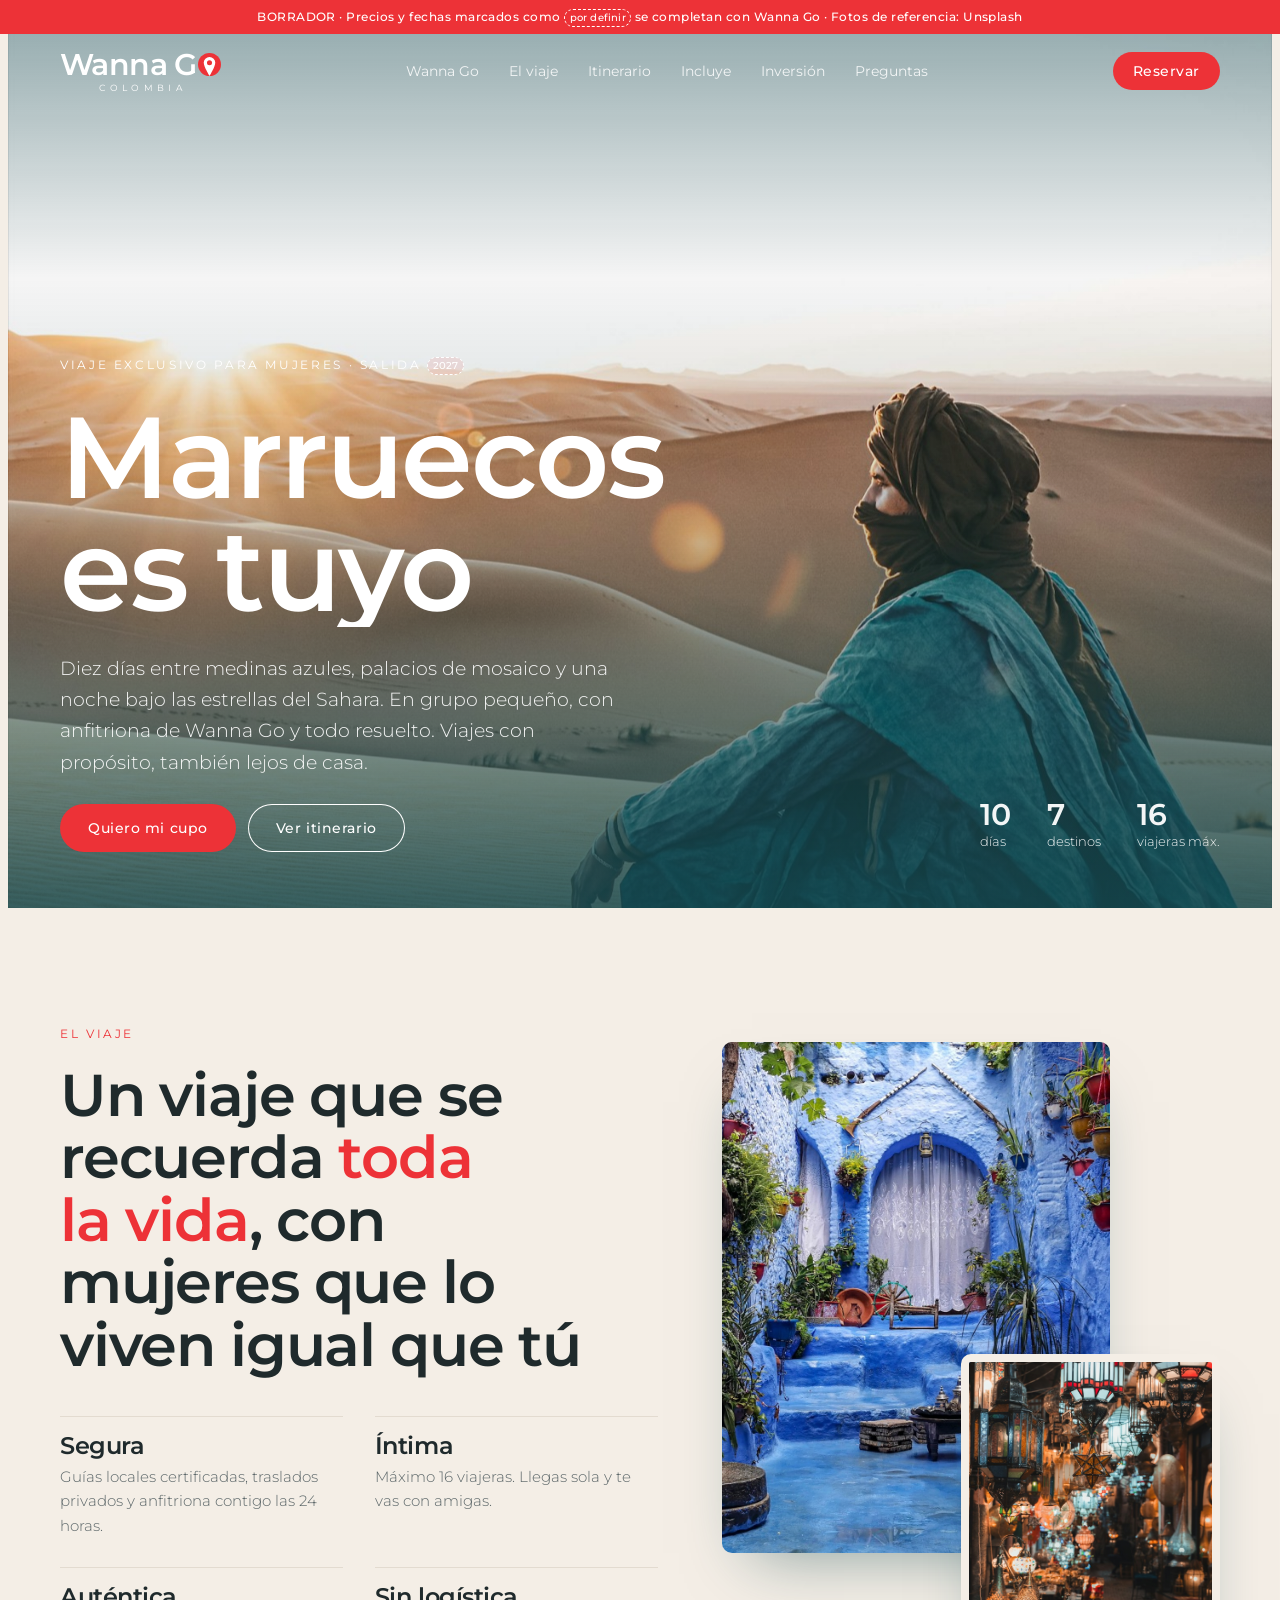
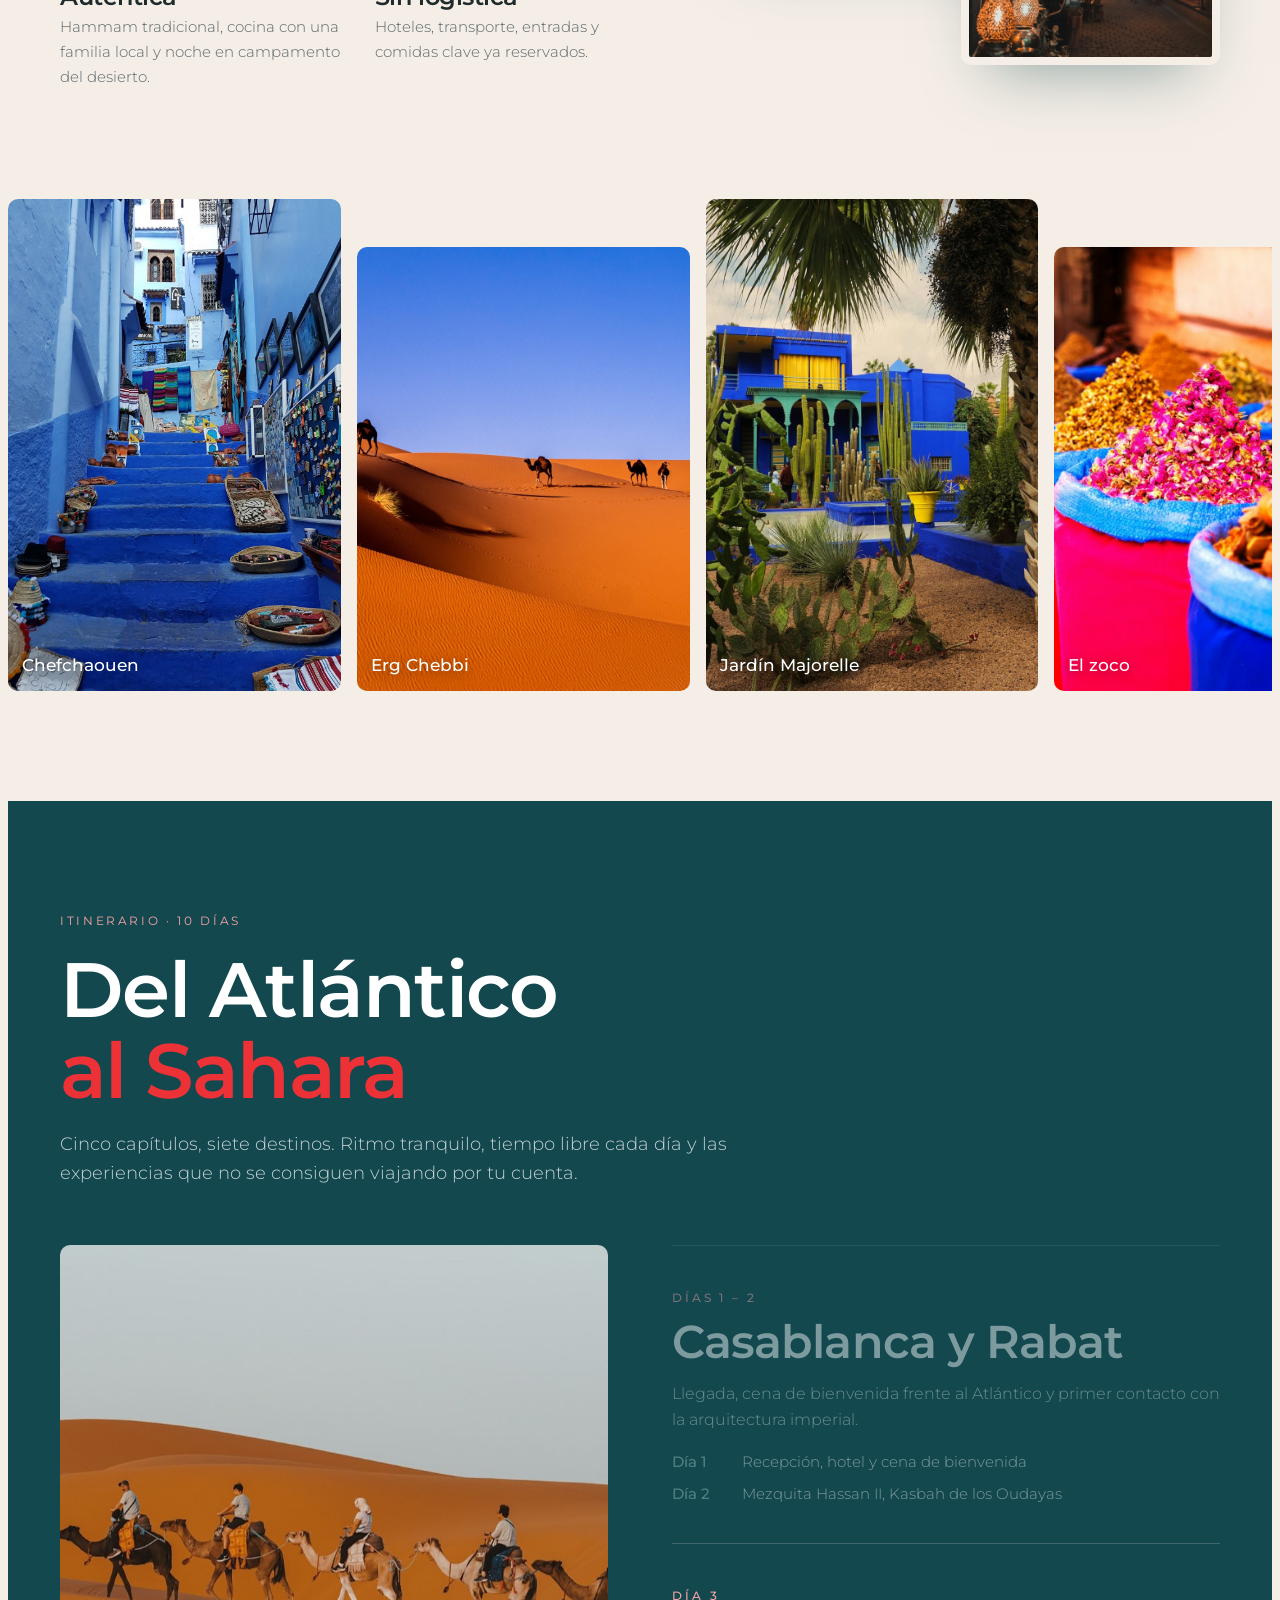
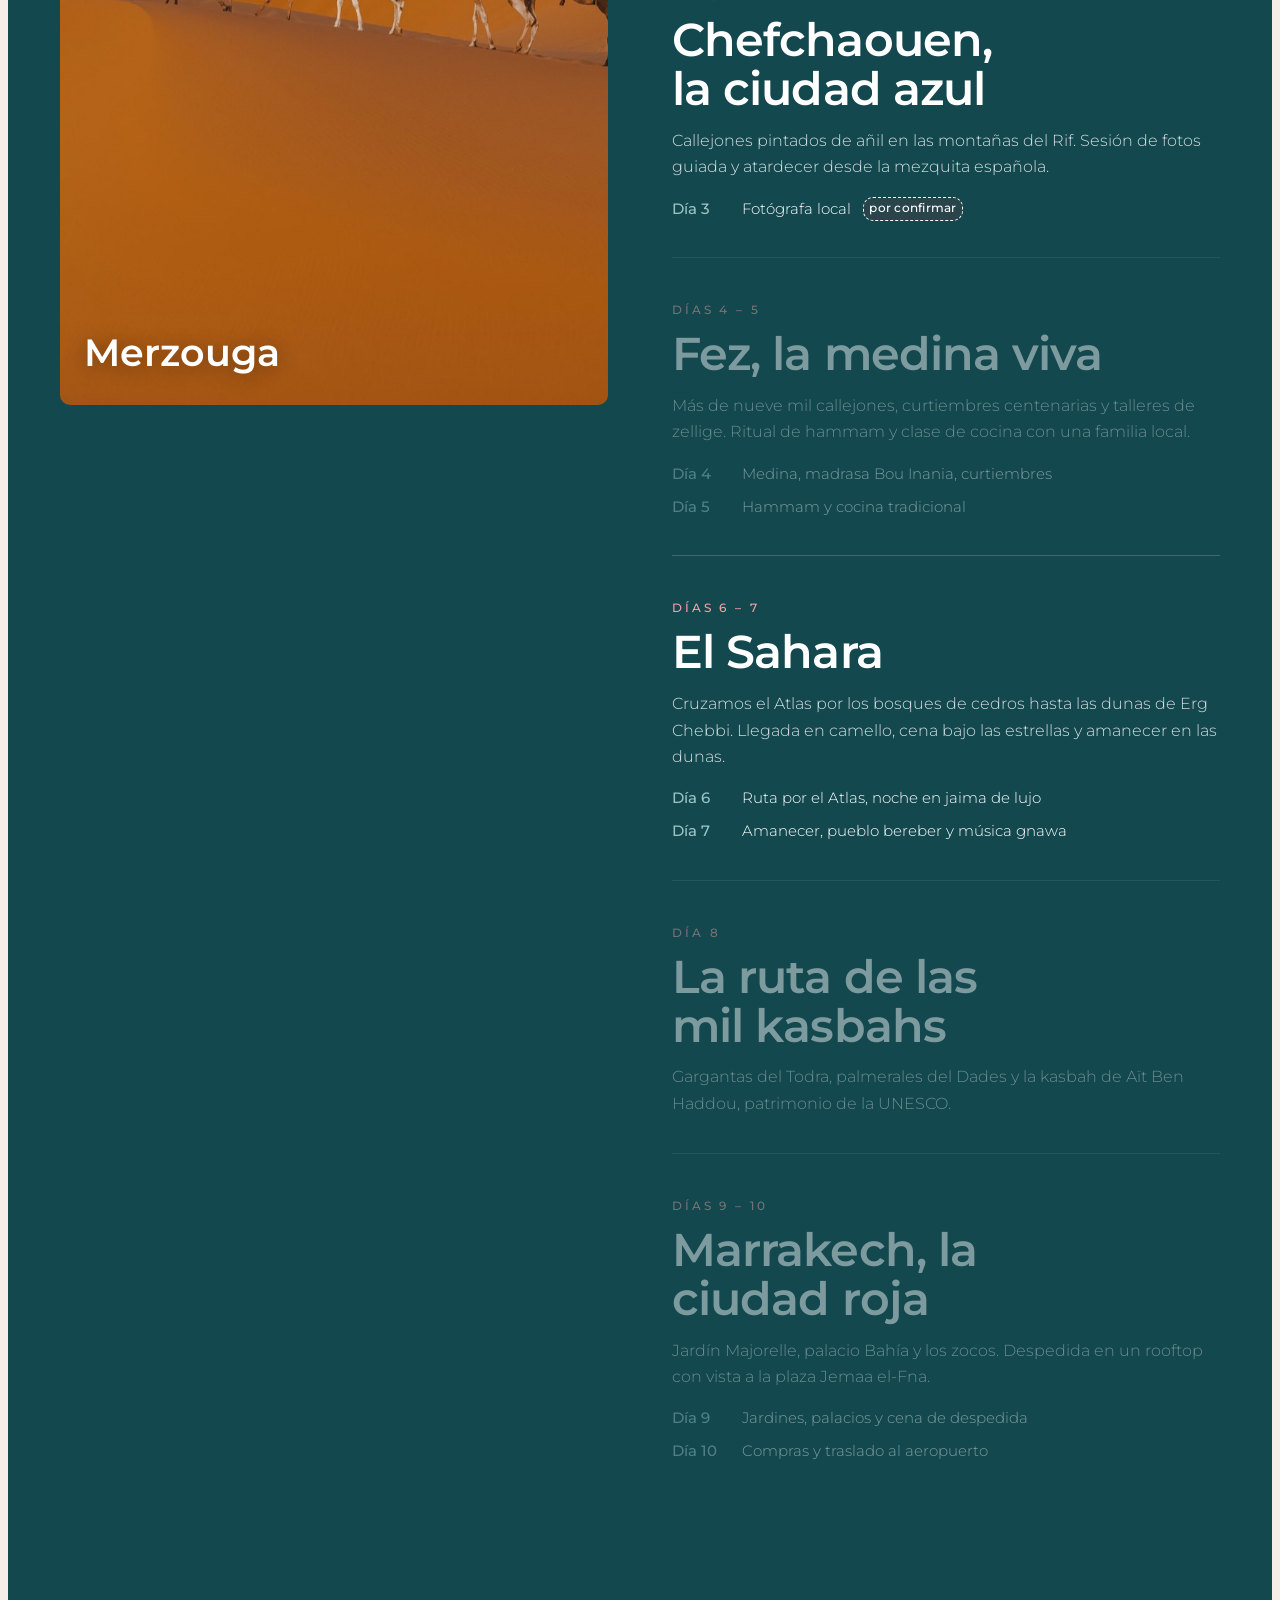
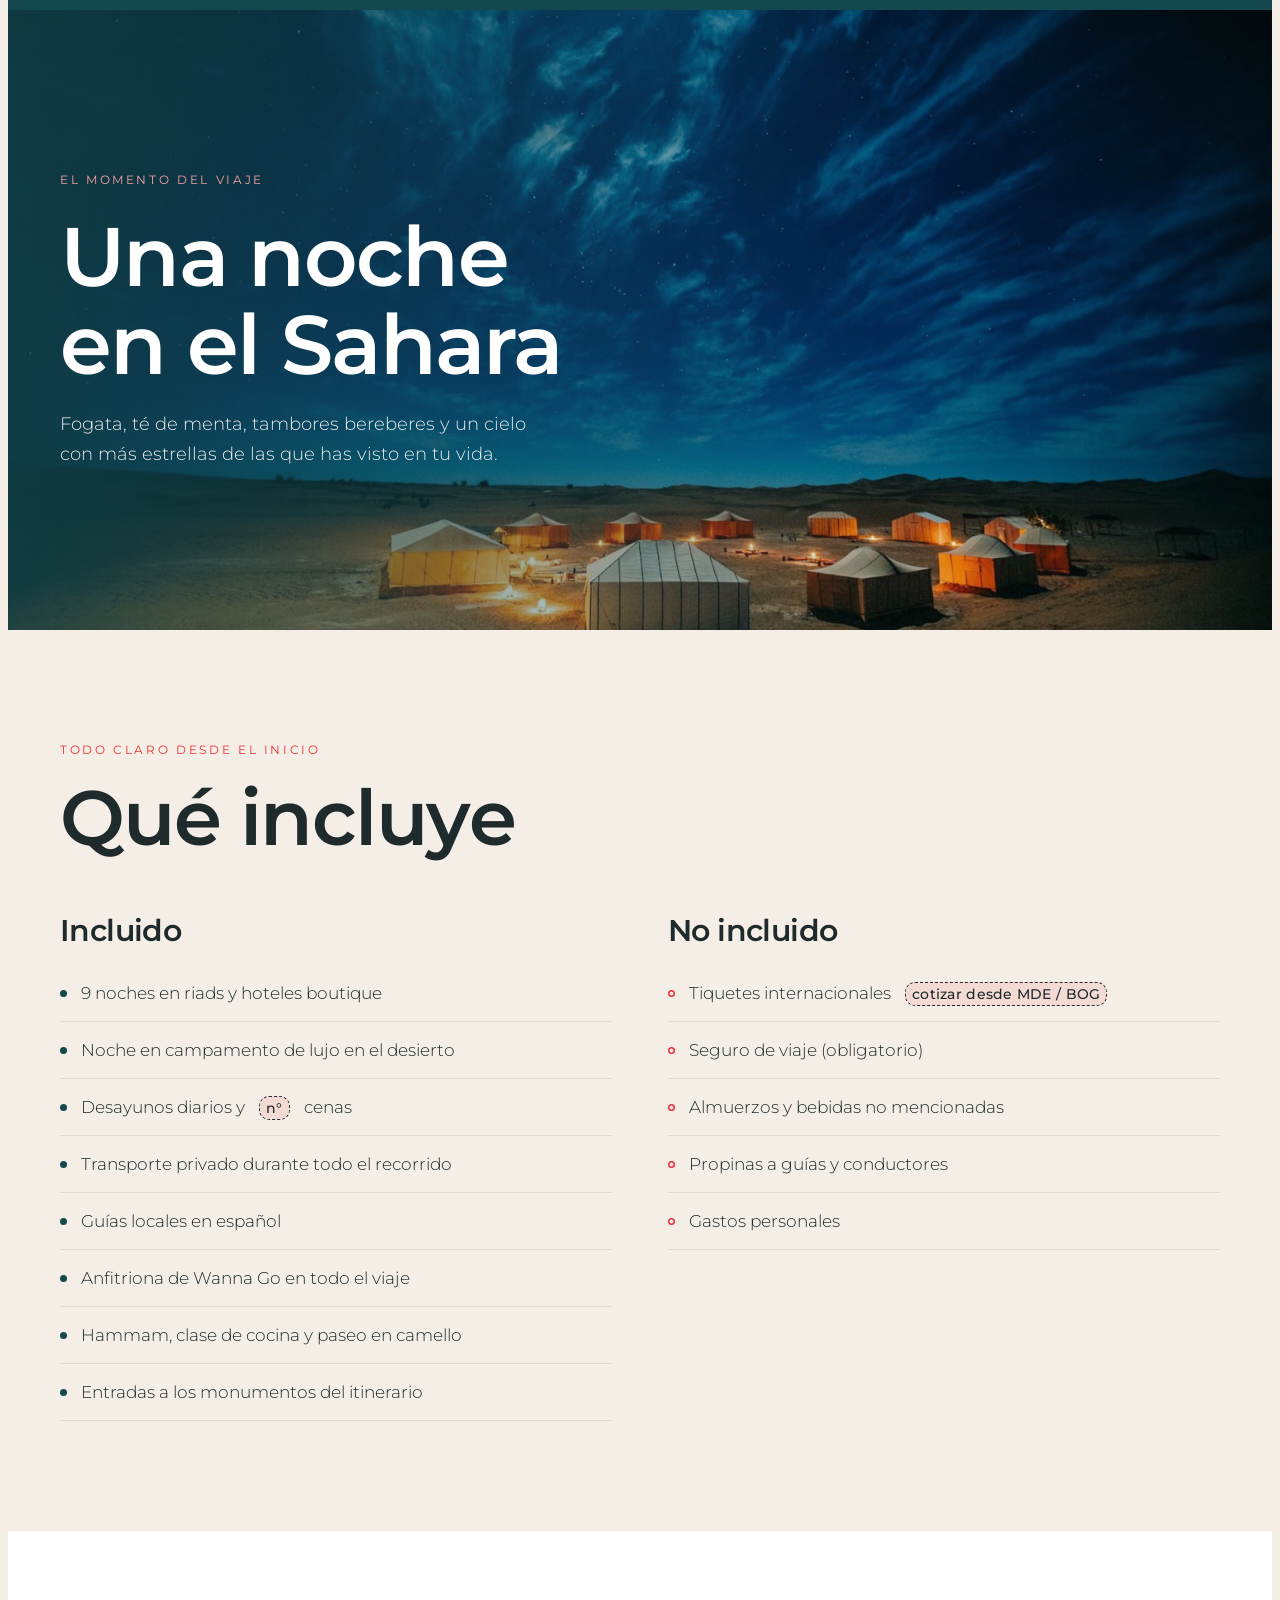
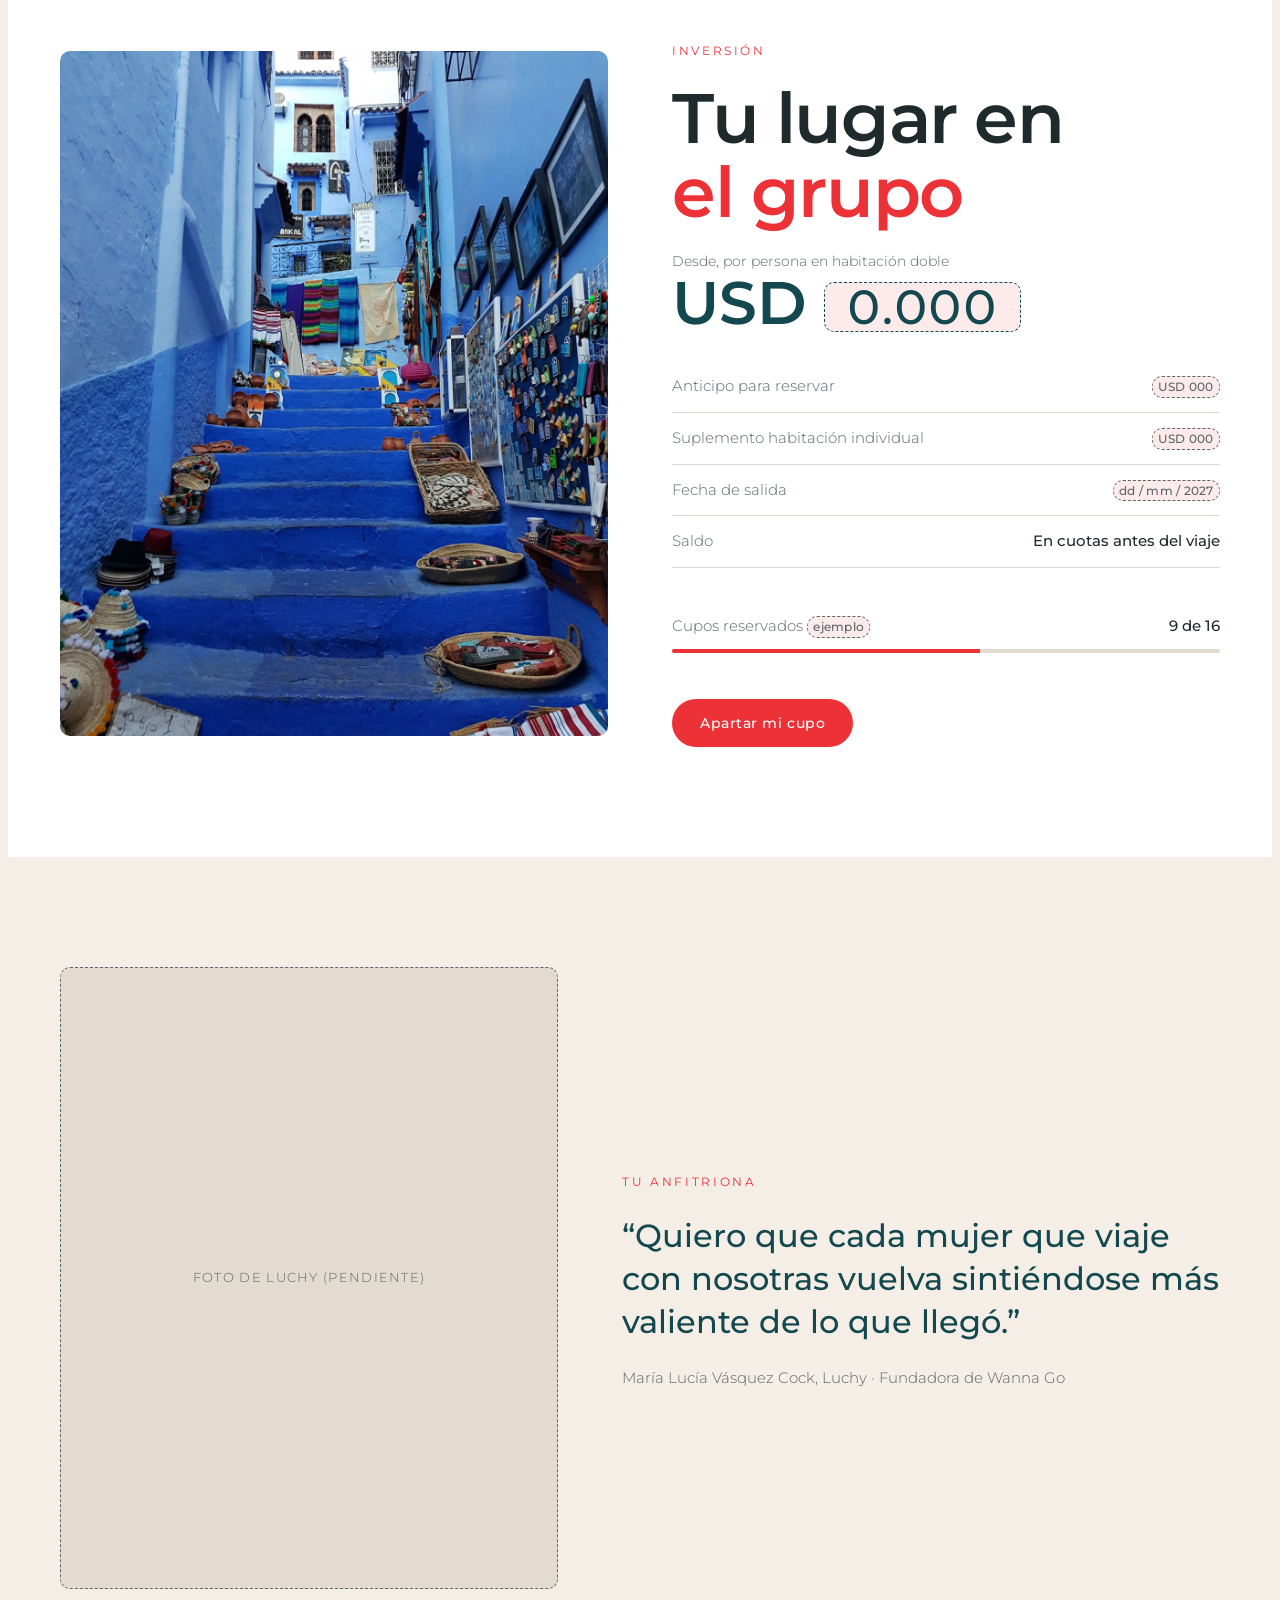
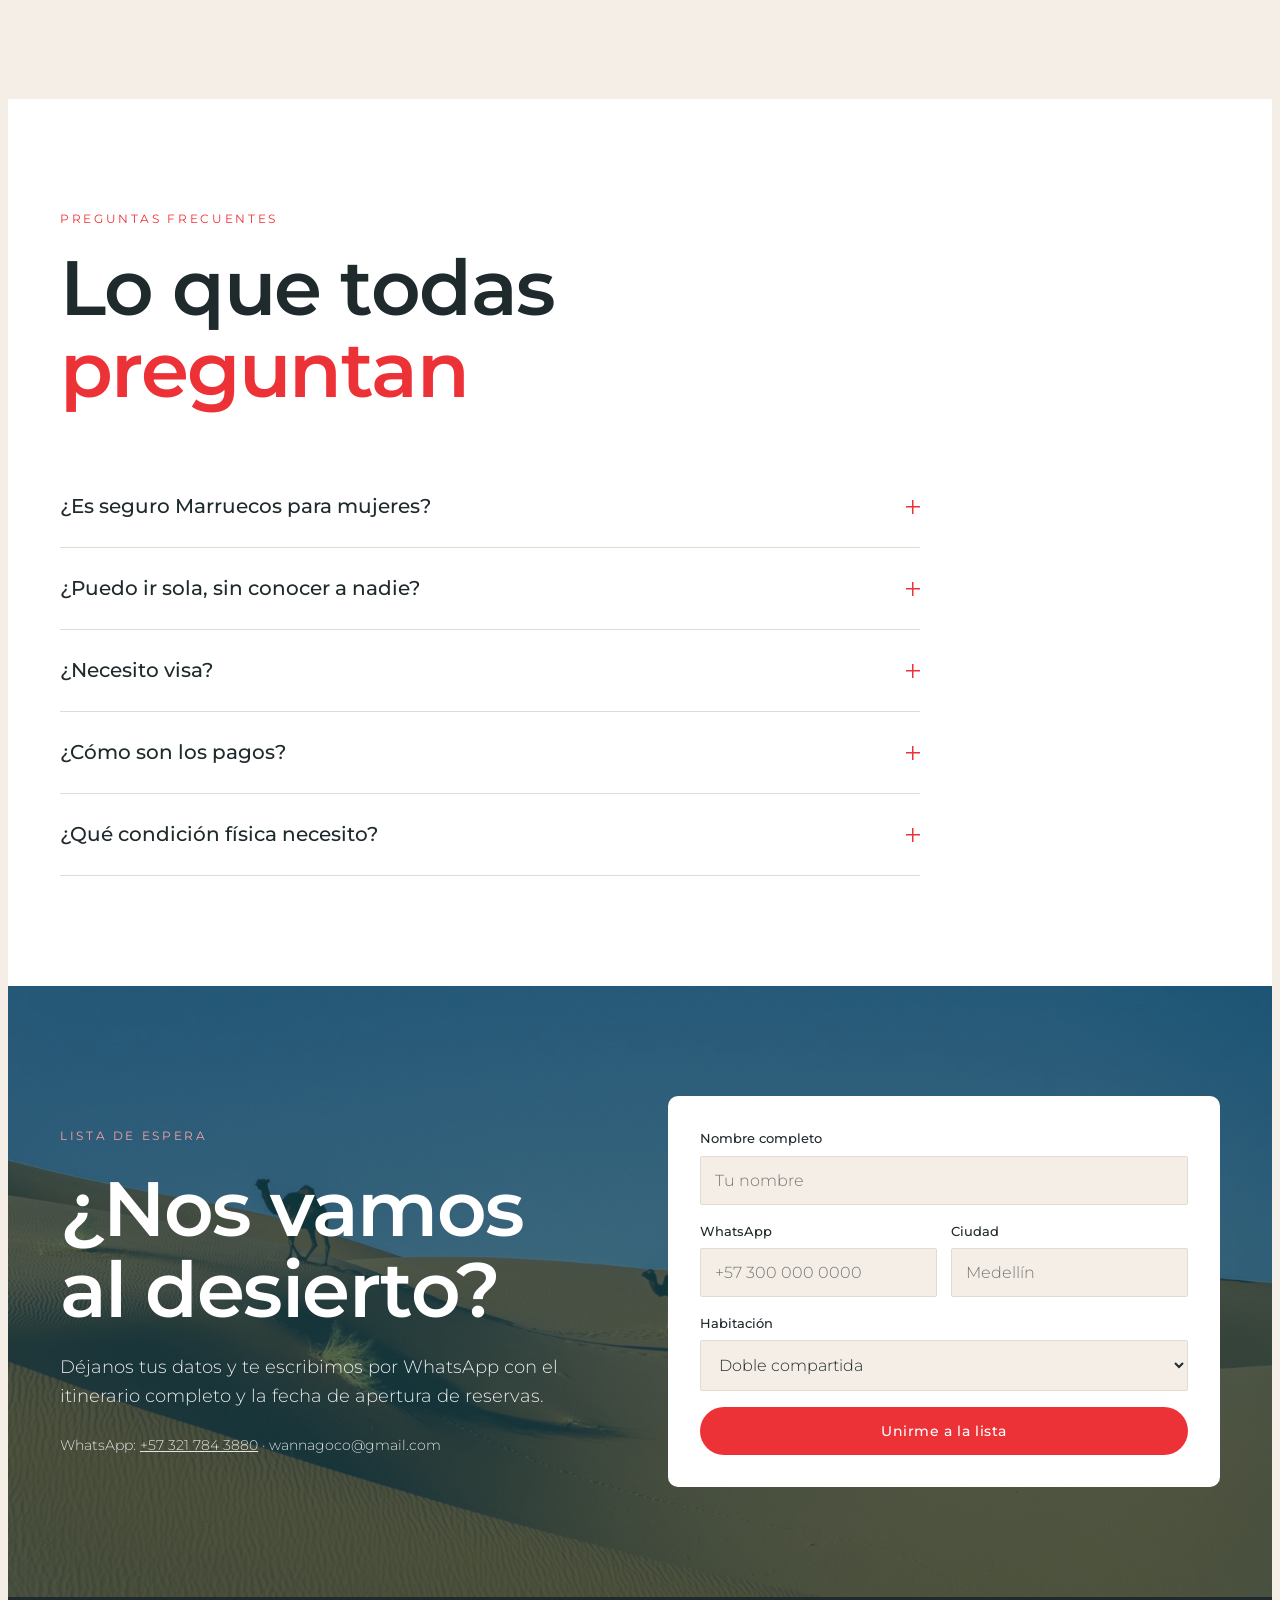
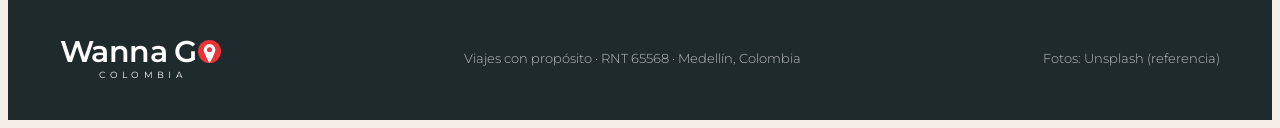
==== marruecos/index.html @ 1990ef76 "Sitio Wanna Go con manual de marca y landing de Marruecos en /marruecos Co-Authored-By: Claude Opus " ====
<!doctype html>
<html lang="es">
<head>
<meta charset="utf-8">
<meta name="viewport" content="width=device-width, initial-scale=1, viewport-fit=cover">
<meta name="robots" content="noindex">
<title>Marruecos entre mujeres · Wanna Go</title>
<link rel="icon" href="data:image/svg+xml,%3Csvg xmlns='http://www.w3.org/2000/svg' viewBox='0 0 40 40'%3E%3Ccircle cx='20' cy='20' r='20' fill='%23ED3237'/%3E%3Cpath d='M20 7a10 10 0 0 1 10 10c0 7-10 23-10 23S10 24 10 17A10 10 0 0 1 20 7z' fill='%23fff'/%3E%3Ccircle cx='20' cy='17' r='4.4' fill='%23ED3237'/%3E%3C/svg%3E">
<link rel="preconnect" href="https://fonts.googleapis.com">
<link rel="stylesheet" href="https://fonts.googleapis.com/css2?family=Montserrat:ital,wght@0,300;0,400;0,500;0,600;1,300&display=swap">
<style>
/* Layout: editorial de viaje — fotos a sangre completa, bandas verde Wanna Go, columna de 1200px.
   Una sola apariencia (clara con bandas oscuras) por decisión: las fotos mandan. */
:root{
  --teal:#13484F; --teal-deep:#1F2A2C; --coral:#ED3237; --agua:#4E8A8A;
  --sand:#F4EEE6; --paper:#FFFFFF; --ink:#1F2A2C; --muted:#5B6668; --line:#E3DBD0;
  --display:"Montserrat", "Helvetica Neue", Arial, sans-serif;
  --body:"Montserrat", "Helvetica Neue", Arial, sans-serif;
}
*{box-sizing:border-box}
html{scroll-behavior:smooth}
body{background:var(--sand);color:var(--ink);font-family:var(--body);font-weight:300;font-size:17px;line-height:1.65;overflow-x:hidden}
h1,h2,h3{font-family:var(--display);font-weight:600;line-height:1.06;margin:0;text-wrap:balance;letter-spacing:-.02em}
h2 em,h1 em{font-style:normal;color:var(--coral)}
p{margin:0}
a{color:inherit}
img{display:block;max-width:100%}
.wrap{max-width:1200px;margin:0 auto;padding-left:max(20px,env(safe-area-inset-left,0px));padding-right:max(20px,env(safe-area-inset-right,0px))}
.kicker{font-size:12px;font-weight:400;letter-spacing:.22em;text-transform:uppercase}
.tbd{display:inline-block;border:1px dashed currentColor;border-radius:10px;padding:0 .45em;font-size:.8em;font-weight:500;letter-spacing:.02em;background:rgba(237,50,55,.10)}
:focus-visible{outline:2px solid var(--coral);outline-offset:3px}

.draft{background:var(--coral);color:#fff;font-size:12px;font-weight:500;text-align:center;padding-block:7px;letter-spacing:.04em;padding-left:16px;padding-right:16px}

/* nav: transparent over hero, solid after scroll */
nav{position:fixed;left:0;right:0;top:env(safe-area-inset-top,0px);z-index:20;color:#fff;transition:background .4s,color .4s,box-shadow .4s}
nav.solid{background:rgba(255,255,255,.94);color:var(--teal);backdrop-filter:blur(12px);box-shadow:0 1px 0 var(--line)}
body::before{content:"";position:fixed;inset:0 0 auto;height:env(safe-area-inset-top,0px);z-index:30;background:var(--teal-deep)}
nav .wrap{display:flex;align-items:center;justify-content:space-between;gap:16px;padding-block:16px}
.logo{display:inline-grid;justify-items:center;text-decoration:none;color:inherit;line-height:1;font-size:30px}
.logo .lt{font-weight:600;letter-spacing:-.02em;white-space:nowrap}
.logo .iso{display:inline-block;width:.78em;height:.78em;margin-left:.03em;vertical-align:-.04em;background:url("data:image/svg+xml,%3Csvg xmlns='http://www.w3.org/2000/svg' viewBox='0 0 40 40'%3E%3Ccircle cx='20' cy='20' r='20' fill='%23ED3237'/%3E%3Cpath d='M20 7a10 10 0 0 1 10 10c0 7-10 23-10 23S10 24 10 17A10 10 0 0 1 20 7z' fill='%23fff'/%3E%3Ccircle cx='20' cy='17' r='4.4' fill='%23ED3237'/%3E%3C/svg%3E") center/contain no-repeat}
.logo .ds{font-weight:400;font-size:.29em;letter-spacing:.5em;margin-top:.45em;padding-left:.5em}
nav ul{display:flex;gap:30px;list-style:none;margin:0;padding:0;font-size:14px;font-weight:400}
nav ul a{text-decoration:none;opacity:.85}
nav ul a:hover{opacity:1}
@media (max-width:860px){nav ul{display:none}}
@media (max-width:420px){nav .logo{font-size:27px}}
.btn{display:inline-flex;align-items:center;justify-content:center;gap:10px;border:0;border-radius:999px;padding:15px 28px;font:500 14px var(--body);letter-spacing:.04em;cursor:pointer;text-decoration:none;transition:transform .3s cubic-bezier(.2,.8,.2,1),background .3s,color .3s}
.btn:hover{transform:translateY(-2px)}
.btn:active{transform:scale(.98)}
.btn-coral{background:var(--coral);color:#fff}
.btn-coral:hover{background:#d4262b}
.btn-line{color:inherit;box-shadow:inset 0 0 0 1px currentColor}
nav .btn{padding:10px 20px}

/* hero */
.hero{position:relative;min-height:min(100svh,920px);display:flex;align-items:flex-end;color:#fff;overflow:hidden;background:var(--teal-deep)}
.hero img{position:absolute;inset:0;width:100%;height:100%;object-fit:cover;object-position:60% 50%;animation:kb 22s ease-out both}
.hero::after{content:"";position:absolute;inset:0;background:linear-gradient(180deg,rgba(19,72,79,.45) 0%,rgba(19,72,79,0) 30%,rgba(19,72,79,.15) 55%,rgba(19,72,79,.85) 100%)}
.hero .wrap{position:relative;z-index:1;width:100%;padding-block:140px 56px;display:grid;gap:26px}
.hero h1{font-size:clamp(48px,9vw,128px);max-width:11ch;line-height:.98}
.hero h1 em{color:#fff}
.hero h1 span{display:block;overflow:hidden}
.hero h1 span i{display:block;font-style:inherit;animation:up 1.2s cubic-bezier(.2,.8,.2,1) both}
.hero h1 span:nth-child(2) i{animation-delay:.15s}
.hero .lead{max-width:44ch;font-size:clamp(16px,1.6vw,19px);opacity:.92}
.hero-row{display:flex;flex-wrap:wrap;justify-content:space-between;align-items:flex-end;gap:28px}
.ctas{display:flex;flex-wrap:wrap;gap:12px}
.facts{display:flex;flex-wrap:wrap;gap:12px 36px;font-size:13px;opacity:.95}
.facts b{display:block;font-family:var(--display);font-weight:600;font-size:30px;line-height:1.1}
@keyframes kb{from{transform:scale(1.14)}to{transform:scale(1)}}
@keyframes up{from{transform:translateY(60%)}to{transform:none}}

section{padding-block:110px}
.head{display:grid;gap:18px;max-width:760px;margin-bottom:56px}
.head h2{font-size:clamp(40px,6vw,80px)}
.head p{color:var(--muted);font-size:18px;max-width:56ch}
.kicker.c{color:var(--coral)}
.label-agua{color:var(--agua)}

/* intro statement */
.intro{display:grid;grid-template-columns:1.2fr 1fr;gap:64px;align-items:center}
@media (max-width:900px){.intro{grid-template-columns:1fr;gap:40px}}
.intro h2{font-size:clamp(34px,4.6vw,60px)}
.intro .pics{position:relative;aspect-ratio:4/5;max-width:100%}
.intro .pics img{position:absolute;object-fit:cover;border-radius:10px;box-shadow:0 30px 60px -30px rgba(19,72,79,.5)}
.intro .pics img:first-child{inset:0 22% 18% 0;width:78%;height:82%}
.intro .pics img:last-child{right:0;bottom:0;width:52%;height:50%;border:8px solid var(--sand)}
.pillars{display:grid;grid-template-columns:1fr 1fr;gap:28px 32px;margin-top:40px}
@media (max-width:520px){.pillars{grid-template-columns:1fr}}
.pillars div{border-top:1px solid var(--line);padding-top:16px}
.pillars h3{font-size:24px;margin-bottom:6px}
.pillars p{color:var(--muted);font-size:15px}

/* photo strip */
.strip{overflow:hidden;padding-block:0 110px}
.strip-track{display:flex;gap:16px;width:max-content;animation:drift 60s linear infinite}
.strip:hover .strip-track{animation-play-state:paused}
.strip figure{margin:0;width:clamp(220px,26vw,360px);aspect-ratio:3/4;position:relative;overflow:hidden;border-radius:10px;flex:none}
.strip figure:nth-child(even){margin-top:48px}
.strip img{width:100%;height:100%;object-fit:cover;transition:transform 1.2s cubic-bezier(.2,.8,.2,1)}
.strip figure:hover img{transform:scale(1.06)}
.strip figcaption{position:absolute;left:14px;bottom:12px;color:#fff;font-weight:500;font-size:17px;text-shadow:0 2px 12px rgba(0,0,0,.4)}
@keyframes drift{to{transform:translateX(-50%)}}

/* itinerary: sticky photo + chapters */
.trip{background:var(--teal);color:#fff}
.trip .head p{color:rgba(255,255,255,.75)}
.trip .kicker.c{color:#F7A3A5}
.trip-grid{display:grid;grid-template-columns:1fr 1fr;gap:64px}
@media (max-width:900px){.trip-grid{grid-template-columns:1fr}.stage{display:none}}
.stage{position:sticky;top:96px;height:calc(100svh - 140px);max-height:760px;border-radius:10px;overflow:hidden}
.stage img{position:absolute;inset:0;width:100%;height:100%;object-fit:cover;opacity:0;transform:scale(1.06);transition:opacity 1s,transform 2.4s cubic-bezier(.2,.8,.2,1)}
.stage img.on{opacity:1;transform:none}
.stage .place{position:absolute;left:24px;bottom:20px;font-weight:600;font-size:38px;text-shadow:0 2px 20px rgba(0,0,0,.35)}
.chapters{display:grid;gap:0}
.ch{padding-block:36px;border-top:1px solid rgba(255,255,255,.18);opacity:.45;transition:opacity .6s}
.ch.on{opacity:1}
.ch .mob{display:none;aspect-ratio:16/10;object-fit:cover;width:100%;border-radius:10px;margin-bottom:20px}
@media (max-width:900px){.ch{opacity:1}.ch .mob{display:block}}
.ch .days{font-size:12px;letter-spacing:.24em;text-transform:uppercase;color:#F7A3A5;font-weight:500}
.ch h3{font-size:clamp(32px,3.6vw,46px);margin:8px 0 14px}
.ch p{color:rgba(255,255,255,.82);font-size:16px}
.ch ul{margin:16px 0 0;padding:0;list-style:none;display:grid;gap:8px;font-size:15px}
.ch li{display:flex;gap:12px}
.ch li b{font-weight:500;min-width:58px;color:#9CC4C4}

/* signature moment */
.night{position:relative;color:#fff;padding-block:0;overflow:hidden;background:var(--teal-deep)}
.night img{position:absolute;inset:-10% 0;width:100%;height:120%;object-fit:cover;will-change:transform}
.night::after{content:"";position:absolute;inset:0;background:linear-gradient(90deg,rgba(19,72,79,.8),rgba(19,72,79,.1) 70%)}
.night .wrap{position:relative;z-index:1;padding-block:160px;display:grid;gap:22px}
.night h2{font-size:clamp(40px,6.5vw,92px);max-width:12ch}
.night p{max-width:40ch;font-size:18px;opacity:.9}

/* includes */
.inc{display:grid;grid-template-columns:1fr 1fr;gap:56px}
@media (max-width:820px){.inc{grid-template-columns:1fr;gap:40px}}
.inc h3{font-size:30px;margin-bottom:18px}
.inc ul{list-style:none;margin:0;padding:0}
.inc li{padding-block:14px;border-bottom:1px solid var(--line);display:flex;gap:14px;align-items:baseline}
.inc li::before{content:"";flex:none;width:7px;height:7px;border-radius:50%;background:var(--teal);translate:0 -2px}
.inc .no li::before{background:transparent;box-shadow:inset 0 0 0 1.5px var(--coral)}

/* price */
.price{background:var(--paper)}
.price .wrap{display:grid;grid-template-columns:1fr 1fr;gap:64px;align-items:center}
@media (max-width:900px){.price .wrap{grid-template-columns:1fr}}
.price figure{margin:0;aspect-ratio:4/5;max-width:100%;overflow:hidden;border-radius:10px}
.price figure img{width:100%;height:100%;object-fit:cover}
.price h2{font-size:clamp(40px,5.5vw,72px)}
.amt{font-weight:600;font-size:clamp(40px,5vw,60px);line-height:1;color:var(--teal);font-variant-numeric:tabular-nums}
.rows{display:grid;margin-block:8px}
.row{display:flex;justify-content:space-between;gap:16px;padding-block:13px;border-bottom:1px solid var(--line);font-size:15px}
.row span:first-child{color:var(--muted)}
.row b{font-weight:500}
.seats{display:grid;gap:10px;margin-block:18px 26px}
.bar{height:4px;background:var(--line);border-radius:10px;overflow:hidden}
.bar i{display:block;height:100%;width:0;background:var(--coral);transition:width 1.8s cubic-bezier(.2,.8,.2,1)}
.price .stack{display:grid;gap:20px}

/* host */
.host{display:grid;grid-template-columns:1fr 1.2fr;gap:64px;align-items:center}
@media (max-width:860px){.host{grid-template-columns:1fr}}
.host .ph{aspect-ratio:4/5;max-width:100%;border-radius:10px;background:var(--line);display:grid;place-items:center;color:var(--muted);font-size:13px;letter-spacing:.1em;text-transform:uppercase;border:1px dashed var(--muted)}
.host blockquote{margin:0;font-weight:500;font-size:clamp(22px,2.8vw,32px);line-height:1.35;color:var(--teal)}
.host cite{display:block;margin-top:22px;font-style:normal;font-size:15px;color:var(--muted)}

/* faq */
.faq{max-width:860px}
details{border-bottom:1px solid var(--line)}
summary{list-style:none;cursor:pointer;padding-block:24px;font-weight:500;font-size:clamp(17px,1.8vw,20px);display:flex;justify-content:space-between;gap:20px;align-items:center}
summary::-webkit-details-marker{display:none}
summary::after{content:"";flex:none;width:14px;height:14px;background:linear-gradient(var(--coral),var(--coral)) center/100% 1.5px no-repeat,linear-gradient(var(--coral),var(--coral)) center/1.5px 100% no-repeat;transition:transform .35s}
details[open] summary::after{transform:rotate(45deg)}
details p{padding-bottom:24px;color:var(--muted);max-width:62ch}

/* join */
.join{position:relative;color:#fff;overflow:hidden;background:var(--teal-deep)}
.join>img{position:absolute;inset:0;width:100%;height:100%;object-fit:cover}
.join::after{content:"";position:absolute;inset:0;background:rgba(19,72,79,.72)}
.join .wrap{position:relative;z-index:1;display:grid;grid-template-columns:1fr 1fr;gap:56px;align-items:center}
@media (max-width:900px){.join .wrap{grid-template-columns:1fr}}
.join h2{font-size:clamp(42px,6vw,84px)}
form{background:var(--paper);color:var(--ink);border-radius:10px;padding:32px;display:grid;gap:16px}
label{display:grid;gap:6px;font-size:13px;font-weight:500}
input,select{font:16px var(--body);font-weight:300;padding:14px;border-radius:2px;border:1px solid var(--line);background:var(--sand);color:var(--ink);width:100%}
input:focus,select:focus{outline:none;border-color:var(--teal)}
.two{display:grid;grid-template-columns:1fr 1fr;gap:14px}
@media (max-width:480px){.two{grid-template-columns:1fr}}
.ok{background:rgba(78,138,138,.08);padding:14px;font-size:15px;font-weight:400}

footer{background:var(--teal-deep);color:rgba(255,255,255,.7);padding-block:40px;font-size:13px}
footer .wrap{display:flex;flex-wrap:wrap;justify-content:space-between;align-items:center;gap:20px}
footer .logo{color:#fff}

.rv{transition:transform 1s cubic-bezier(.2,.8,.2,1),opacity 1s}
.rv.pre{transform:translateY(30px);opacity:.3}

@media (prefers-reduced-motion:reduce){*,*::before,*::after{animation:none!important;transition:none!important}.rv.pre{transform:none;opacity:1}}
</style>
</head>
<body>
<nav id="nav">
  <div class="draft">BORRADOR · Precios y fechas marcados como <span class="tbd">por definir</span> se completan con Wanna Go · Fotos de referencia: Unsplash</div>
  <div class="wrap">
    <a class="logo" href="../" aria-label="Wanna Go Colombia, volver al inicio"><span class="lt">Wanna G<i class="iso"></i></span><span class="ds">COLOMBIA</span></a>
    <ul>
      <li><a href="../">Wanna Go</a></li>
      <li><a href="#viaje">El viaje</a></li>
      <li><a href="#ruta">Itinerario</a></li>
      <li><a href="#incluye">Incluye</a></li>
      <li><a href="#precio">Inversión</a></li>
      <li><a href="#faq">Preguntas</a></li>
    </ul>
    <a class="btn btn-coral" href="#reserva">Reservar</a>
  </div>
</nav>

<header class="hero" id="top">
  <img src="../fotos/mujer-dunas.jpg" alt="Mujer sentada en las dunas del Sahara al atardecer">
  <div class="wrap">
    <span class="kicker">Viaje exclusivo para mujeres · Salida <span class="tbd">2027</span></span>
    <h1><span><i>Marruecos</i></span><span><i><em>es tuyo</em></i></span></h1>
    <div class="hero-row">
      <div style="display:grid;gap:26px">
        <p class="lead">Diez días entre medinas azules, palacios de mosaico y una noche bajo las estrellas del Sahara. En grupo pequeño, con anfitriona de Wanna Go y todo resuelto. Viajes con propósito, también lejos de casa.</p>
        <div class="ctas">
          <a class="btn btn-coral" href="#reserva">Quiero mi cupo</a>
          <a class="btn btn-line" href="#ruta">Ver itinerario</a>
        </div>
      </div>
      <div class="facts">
        <div><b>10</b>días</div>
        <div><b>7</b>destinos</div>
        <div><b>16</b>viajeras máx.</div>
      </div>
    </div>
  </div>
</header>

<section id="viaje">
  <div class="wrap intro">
    <div class="rv">
      <span class="kicker c">El viaje</span>
      <h2 style="margin-top:18px">Un viaje que se recuerda <em>toda la vida</em>, con mujeres que lo viven igual que tú</h2>
      <div class="pillars">
        <div><h3>Segura</h3><p>Guías locales certificadas, traslados privados y anfitriona contigo las 24 horas.</p></div>
        <div><h3>Íntima</h3><p>Máximo 16 viajeras. Llegas sola y te vas con amigas.</p></div>
        <div><h3>Auténtica</h3><p>Hammam tradicional, cocina con una familia local y noche en campamento del desierto.</p></div>
        <div><h3>Sin logística</h3><p>Hoteles, transporte, entradas y comidas clave ya reservados.</p></div>
      </div>
    </div>
    <div class="pics rv">
      <img src="../fotos/patio-azul.jpg" alt="Patio azul con plantas en Chefchaouen" loading="lazy">
      <img src="../fotos/faroles.jpg" alt="Faroles marroquíes iluminados en un zoco" loading="lazy">
    </div>
  </div>
</section>

<div class="strip" aria-label="Fotos del destino">
  <div class="strip-track" id="strip">
    <figure><img src="../fotos/chefchaouen-escaleras.jpg" alt="" loading="lazy"><figcaption>Chefchaouen</figcaption></figure>
    <figure><img src="../fotos/camellos.jpg" alt="" loading="lazy"><figcaption>Erg Chebbi</figcaption></figure>
    <figure><img src="../fotos/majorelle.jpg" alt="" loading="lazy"><figcaption>Jardín Majorelle</figcaption></figure>
    <figure><img src="../fotos/especias.jpg" alt="" loading="lazy"><figcaption>El zoco</figcaption></figure>
    <figure><img src="../fotos/kasbah.jpg" alt="" loading="lazy"><figcaption>Valle del Dades</figcaption></figure>
    <figure><img src="../fotos/fez.jpg" alt="" loading="lazy"><figcaption>Fez</figcaption></figure>
    <figure><img src="../fotos/jaima.jpg" alt="" loading="lazy"><figcaption>Noche en jaima</figcaption></figure>
  </div>
</div>

<section class="trip" id="ruta">
  <div class="wrap">
    <div class="head rv">
      <span class="kicker c">Itinerario · 10 días</span>
      <h2>Del Atlántico <em>al Sahara</em></h2>
      <p>Cinco capítulos, siete destinos. Ritmo tranquilo, tiempo libre cada día y las experiencias que no se consiguen viajando por tu cuenta.</p>
    </div>
    <div class="trip-grid">
      <div class="stage" id="stage">
        <img class="on" src="../fotos/marrakech.jpg" alt="">
        <img src="../fotos/chefchaouen.jpg" alt="">
        <img src="../fotos/faroles.jpg" alt="">
        <img src="../fotos/desierto.jpg" alt="">
        <img src="../fotos/kasbah.jpg" alt="">
        <img src="../fotos/majorelle.jpg" alt="">
        <span class="place" id="place">Casablanca</span>
      </div>
      <div class="chapters">
        <article class="ch" data-i="0" data-place="Casablanca">
          <img class="mob" src="../fotos/marrakech.jpg" alt="" loading="lazy">
          <span class="days">Días 1 – 2</span>
          <h3>Casablanca y Rabat</h3>
          <p>Llegada, cena de bienvenida frente al Atlántico y primer contacto con la arquitectura imperial.</p>
          <ul><li><b>Día 1</b>Recepción, hotel y cena de bienvenida</li><li><b>Día 2</b>Mezquita Hassan II, Kasbah de los Oudayas</li></ul>
        </article>
        <article class="ch" data-i="1" data-place="Chefchaouen">
          <img class="mob" src="../fotos/chefchaouen.jpg" alt="" loading="lazy">
          <span class="days">Día 3</span>
          <h3>Chefchaouen, la ciudad azul</h3>
          <p>Callejones pintados de añil en las montañas del Rif. Sesión de fotos guiada y atardecer desde la mezquita española.</p>
          <ul><li><b>Día 3</b>Fotógrafa local <span class="tbd">por confirmar</span></li></ul>
        </article>
        <article class="ch" data-i="2" data-place="Fez">
          <img class="mob" src="../fotos/faroles.jpg" alt="" loading="lazy">
          <span class="days">Días 4 – 5</span>
          <h3>Fez, la medina viva</h3>
          <p>Más de nueve mil callejones, curtiembres centenarias y talleres de zellige. Ritual de hammam y clase de cocina con una familia local.</p>
          <ul><li><b>Día 4</b>Medina, madrasa Bou Inania, curtiembres</li><li><b>Día 5</b>Hammam y cocina tradicional</li></ul>
        </article>
        <article class="ch" data-i="3" data-place="Merzouga">
          <img class="mob" src="../fotos/desierto.jpg" alt="" loading="lazy">
          <span class="days">Días 6 – 7</span>
          <h3>El Sahara</h3>
          <p>Cruzamos el Atlas por los bosques de cedros hasta las dunas de Erg Chebbi. Llegada en camello, cena bajo las estrellas y amanecer en las dunas.</p>
          <ul><li><b>Día 6</b>Ruta por el Atlas, noche en jaima de lujo</li><li><b>Día 7</b>Amanecer, pueblo bereber y música gnawa</li></ul>
        </article>
        <article class="ch" data-i="4" data-place="Aït Ben Haddou">
          <img class="mob" src="../fotos/kasbah.jpg" alt="" loading="lazy">
          <span class="days">Día 8</span>
          <h3>La ruta de las mil kasbahs</h3>
          <p>Gargantas del Todra, palmerales del Dades y la kasbah de Aït Ben Haddou, patrimonio de la UNESCO.</p>
        </article>
        <article class="ch" data-i="5" data-place="Marrakech">
          <img class="mob" src="../fotos/majorelle.jpg" alt="" loading="lazy">
          <span class="days">Días 9 – 10</span>
          <h3>Marrakech, la ciudad roja</h3>
          <p>Jardín Majorelle, palacio Bahía y los zocos. Despedida en un rooftop con vista a la plaza Jemaa el-Fna.</p>
          <ul><li><b>Día 9</b>Jardines, palacios y cena de despedida</li><li><b>Día 10</b>Compras y traslado al aeropuerto</li></ul>
        </article>
      </div>
    </div>
  </div>
</section>

<section class="night">
  <img id="par" src="../fotos/jaima.jpg" alt="Campamento de jaimas iluminado bajo el cielo estrellado del Sahara" loading="lazy">
  <div class="wrap">
    <span class="kicker" style="color:#F7A3A5">El momento del viaje</span>
    <h2>Una noche <em style="color:#fff">en el Sahara</em></h2>
    <p>Fogata, té de menta, tambores bereberes y un cielo con más estrellas de las que has visto en tu vida.</p>
  </div>
</section>

<section id="incluye">
  <div class="wrap">
    <div class="head rv">
      <span class="kicker c">Todo claro desde el inicio</span>
      <h2>Qué incluye</h2>
    </div>
    <div class="inc">
      <div class="rv">
        <h3>Incluido</h3>
        <ul>
          <li>9 noches en riads y hoteles boutique</li>
          <li>Noche en campamento de lujo en el desierto</li>
          <li>Desayunos diarios y <span class="tbd">n°</span> cenas</li>
          <li>Transporte privado durante todo el recorrido</li>
          <li>Guías locales en español</li>
          <li>Anfitriona de Wanna Go en todo el viaje</li>
          <li>Hammam, clase de cocina y paseo en camello</li>
          <li>Entradas a los monumentos del itinerario</li>
        </ul>
      </div>
      <div class="rv no">
        <h3>No incluido</h3>
        <ul>
          <li>Tiquetes internacionales <span class="tbd">cotizar desde MDE / BOG</span></li>
          <li>Seguro de viaje (obligatorio)</li>
          <li>Almuerzos y bebidas no mencionadas</li>
          <li>Propinas a guías y conductores</li>
          <li>Gastos personales</li>
        </ul>
      </div>
    </div>
  </div>
</section>

<section class="price" id="precio">
  <div class="wrap">
    <figure class="rv"><img src="../fotos/chefchaouen-escaleras.jpg" alt="Escaleras azules en Chefchaouen" loading="lazy"></figure>
    <div class="stack rv">
      <span class="kicker c">Inversión</span>
      <h2>Tu lugar en <em>el grupo</em></h2>
      <div>
        <p style="color:var(--muted);font-size:14px">Desde, por persona en habitación doble</p>
        <div class="amt">USD <span class="tbd">0.000</span></div>
      </div>
      <div class="rows">
        <div class="row"><span>Anticipo para reservar</span><b><span class="tbd">USD 000</span></b></div>
        <div class="row"><span>Suplemento habitación individual</span><b><span class="tbd">USD 000</span></b></div>
        <div class="row"><span>Fecha de salida</span><b><span class="tbd">dd / mm / 2027</span></b></div>
        <div class="row"><span>Saldo</span><b>En cuotas antes del viaje</b></div>
      </div>
      <div class="seats">
        <div class="row" style="border:0;padding:0"><span>Cupos reservados <span class="tbd">ejemplo</span></span><b>9 de 16</b></div>
        <div class="bar"><i id="seatbar"></i></div>
      </div>
      <a class="btn btn-coral" href="#reserva" style="justify-self:start">Apartar mi cupo</a>
    </div>
  </div>
</section>

<section>
  <div class="wrap host">
    <div class="ph rv">Foto de Luchy (pendiente)</div>
    <div class="rv">
      <span class="kicker c">Tu anfitriona</span>
      <blockquote style="margin-top:20px">“Quiero que cada mujer que viaje con nosotras vuelva sintiéndose más valiente de lo que llegó.”</blockquote>
      <cite>María Lucía Vásquez Cock, Luchy · Fundadora de Wanna Go</cite>
    </div>
  </div>
</section>

<section id="faq" style="background:var(--paper)">
  <div class="wrap">
    <div class="head rv">
      <span class="kicker c">Preguntas frecuentes</span>
      <h2>Lo que todas <em>preguntan</em></h2>
    </div>
    <div class="faq">
      <details><summary>¿Es seguro Marruecos para mujeres?</summary><p>Sí, viajando en grupo y con guías locales. Antes de salir te enviamos una guía de vestimenta y costumbres, y la anfitriona está contigo todo el viaje.</p></details>
      <details><summary>¿Puedo ir sola, sin conocer a nadie?</summary><p>Es lo más común. Te asignamos compañera de habitación afín, o puedes pagar el suplemento de habitación individual.</p></details>
      <details><summary>¿Necesito visa?</summary><p>Las viajeras colombianas necesitan visa electrónica <span class="tbd">verificar requisitos vigentes</span>. Te acompañamos en el trámite.</p></details>
      <details><summary>¿Cómo son los pagos?</summary><p>Anticipo para reservar y el saldo en <span class="tbd">n°</span> cuotas. Medios de pago <span class="tbd">por confirmar</span>.</p></details>
      <details><summary>¿Qué condición física necesito?</summary><p>Básica. Caminamos por medinas y subimos algunas escaleras. El paseo en camello no requiere experiencia.</p></details>
    </div>
  </div>
</section>

<section class="join" id="reserva">
  <img src="../fotos/camellos.jpg" alt="" loading="lazy">
  <div class="wrap">
    <div class="rv" style="display:grid;gap:22px">
      <span class="kicker" style="color:#F7A3A5">Lista de espera</span>
      <h2>¿Nos vamos <em style="color:#fff">al desierto?</em></h2>
      <p style="font-size:18px;max-width:42ch;opacity:.9">Déjanos tus datos y te escribimos por WhatsApp con el itinerario completo y la fecha de apertura de reservas.</p>
      <p style="font-size:14px;opacity:.85">WhatsApp: <a href="https://wa.me/573217843880" target="_blank" rel="noopener">+57 321 784 3880</a> · wannagoco@gmail.com</p>
    </div>
    <form id="lead" class="rv" novalidate>
      <label for="f-name">Nombre completo<input id="f-name" name="name" autocomplete="name" placeholder="Tu nombre"></label>
      <div class="two">
        <label for="f-wa">WhatsApp<input id="f-wa" name="wa" type="tel" autocomplete="tel" placeholder="+57 300 000 0000"></label>
        <label for="f-city">Ciudad<input id="f-city" name="city" autocomplete="address-level2" placeholder="Medellín"></label>
      </div>
      <label for="f-room">Habitación
        <select id="f-room" name="room"><option>Doble compartida</option><option>Individual</option><option>Aún no sé</option></select>
      </label>
      <button class="btn btn-coral" type="submit">Unirme a la lista</button>
      <p id="msg" class="ok" hidden></p>
    </form>
  </div>
</section>

<footer>
  <div class="wrap">
    <a class="logo" href="../" aria-label="Wanna Go Colombia"><span class="lt">Wanna G<i class="iso"></i></span><span class="ds">COLOMBIA</span></a>
    <span>Viajes con propósito · RNT 65568 · Medellín, Colombia</span>
    <span>Fotos: Unsplash (referencia)</span>
  </div>
</footer>

<script>
const reduce = matchMedia('(prefers-reduced-motion: reduce)').matches;

// Nav turns solid after the hero
const nav = document.getElementById('nav');
const onScroll = () => nav.classList.toggle('solid', scrollY > innerHeight * .7);
addEventListener('scroll', onScroll, { passive: true }); onScroll();

// Gentle reveal: only for items below the fold at load
const io = new IntersectionObserver(es => es.forEach(e => { if (e.isIntersecting) { e.target.classList.remove('pre'); io.unobserve(e.target); } }), { threshold: .1 });
document.querySelectorAll('.rv').forEach(el => { if (el.getBoundingClientRect().top > innerHeight) { el.classList.add('pre'); io.observe(el); } });

// Duplicate the photo strip for a seamless loop
const strip = document.getElementById('strip');
strip.innerHTML += strip.innerHTML;
strip.querySelectorAll('figure').forEach((f, i) => i >= strip.children.length / 2 && f.setAttribute('aria-hidden', 'true'));

// Itinerary: sticky photo follows the chapter in view
const imgs = [...document.querySelectorAll('#stage img')], place = document.getElementById('place');
const chs = [...document.querySelectorAll('.ch')];
const setCh = c => {
  chs.forEach(x => x.classList.toggle('on', x === c));
  imgs.forEach((im, k) => im.classList.toggle('on', k === +c.dataset.i));
  place.textContent = c.dataset.place;
};
setCh(chs[0]);
const cio = new IntersectionObserver(es => es.forEach(e => e.isIntersecting && setCh(e.target)), { rootMargin: '-45% 0px -50% 0px' });
chs.forEach(c => cio.observe(c));

// Parallax on the Sahara night photo
const par = document.getElementById('par');
if (!reduce) addEventListener('scroll', () => {
  const r = par.parentElement.getBoundingClientRect();
  if (r.bottom > 0 && r.top < innerHeight) par.style.transform = `translateY(${(r.top / innerHeight) * -8}%)`;
}, { passive: true });

// Seat bar fills when seen
const bar = document.getElementById('seatbar');
new IntersectionObserver(([e], o) => { if (e.isIntersecting) { bar.style.width = (9 / 16 * 100) + '%'; o.disconnect(); } }).observe(bar);

// Lead form (borrador: aún no envía datos)
document.getElementById('lead').addEventListener('submit', e => {
  e.preventDefault();
  const f = e.target, msg = document.getElementById('msg');
  const name = f.name.value.trim(), wa = f.wa.value.trim();
  msg.hidden = false;
  if (!name || wa.replace(/\D/g, '').length < 7) { msg.textContent = 'Escribe tu nombre y un WhatsApp válido para poder contactarte.'; return; }
  msg.textContent = `¡Listo, ${name.split(' ')[0]}! Quedaste en la lista de espera. (Borrador: aún no se envían datos.)`;
  f.reset();
});
</script>
</body>
</html>
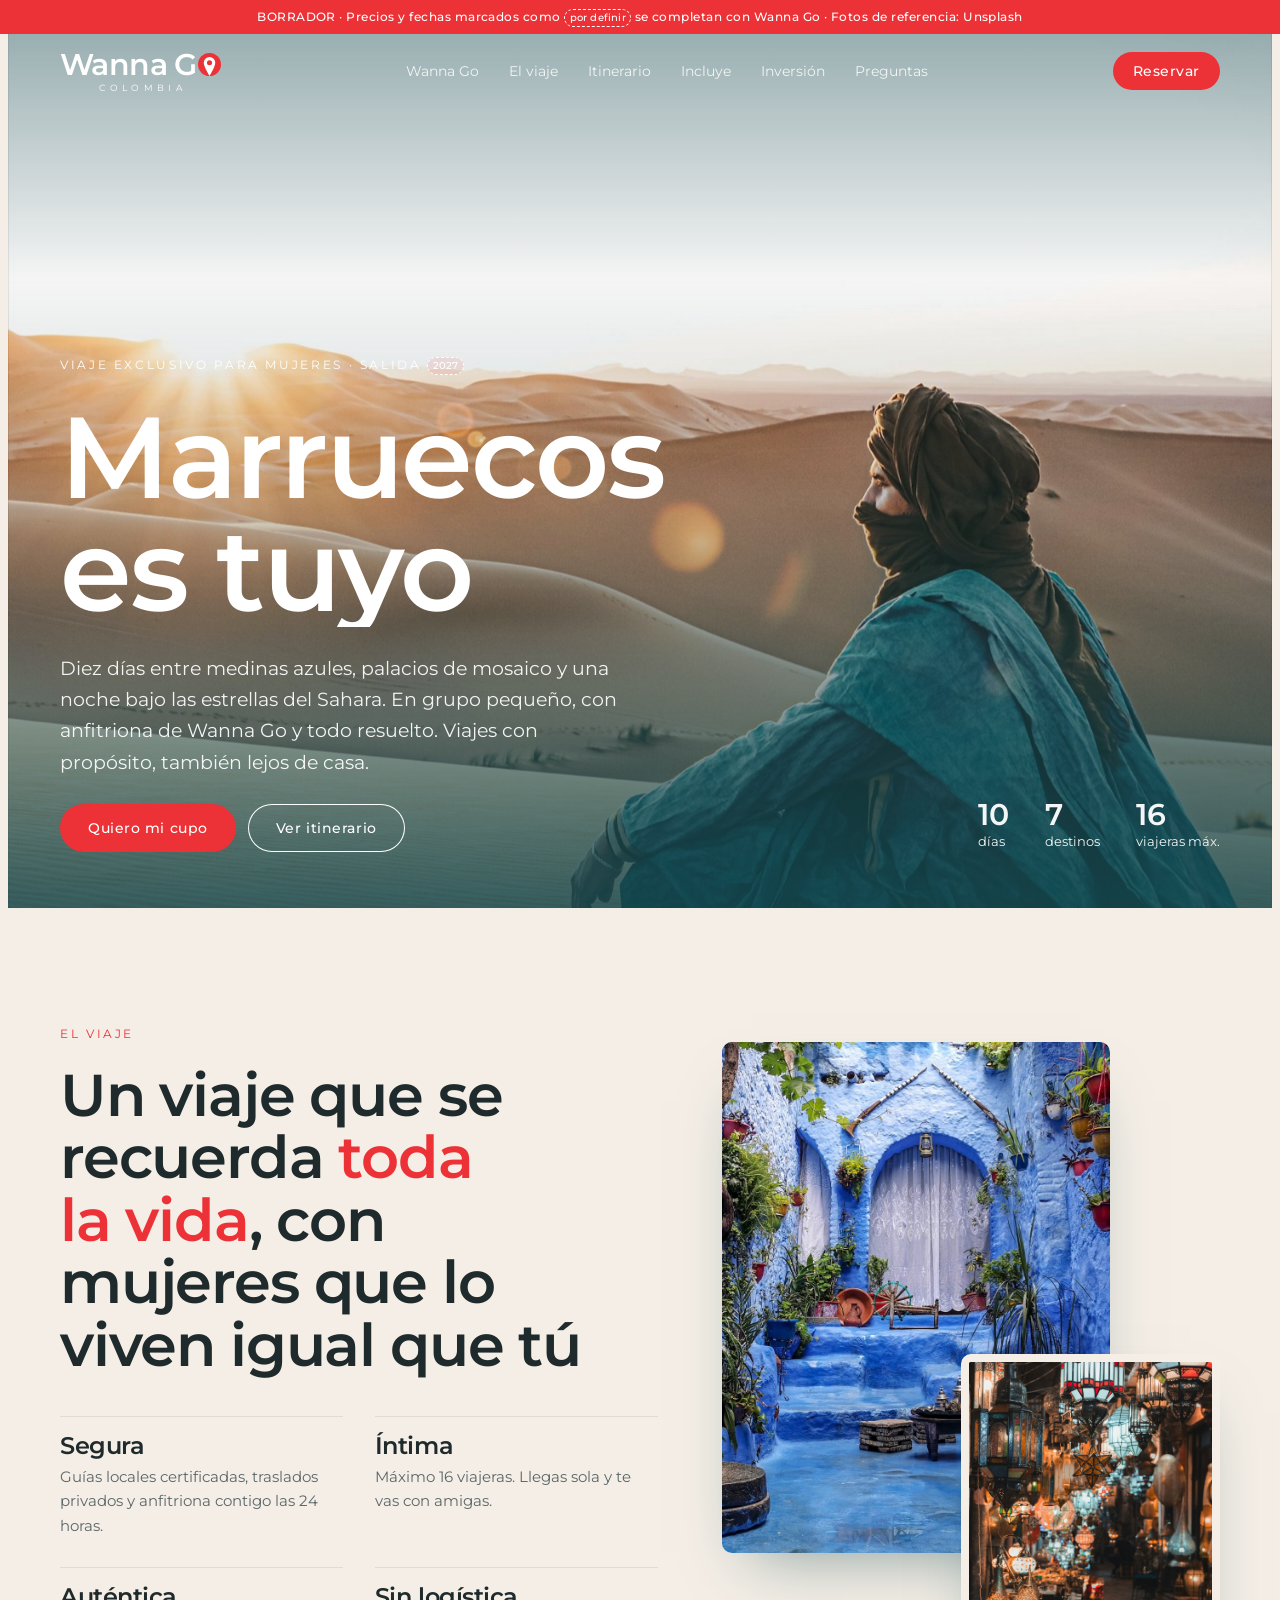
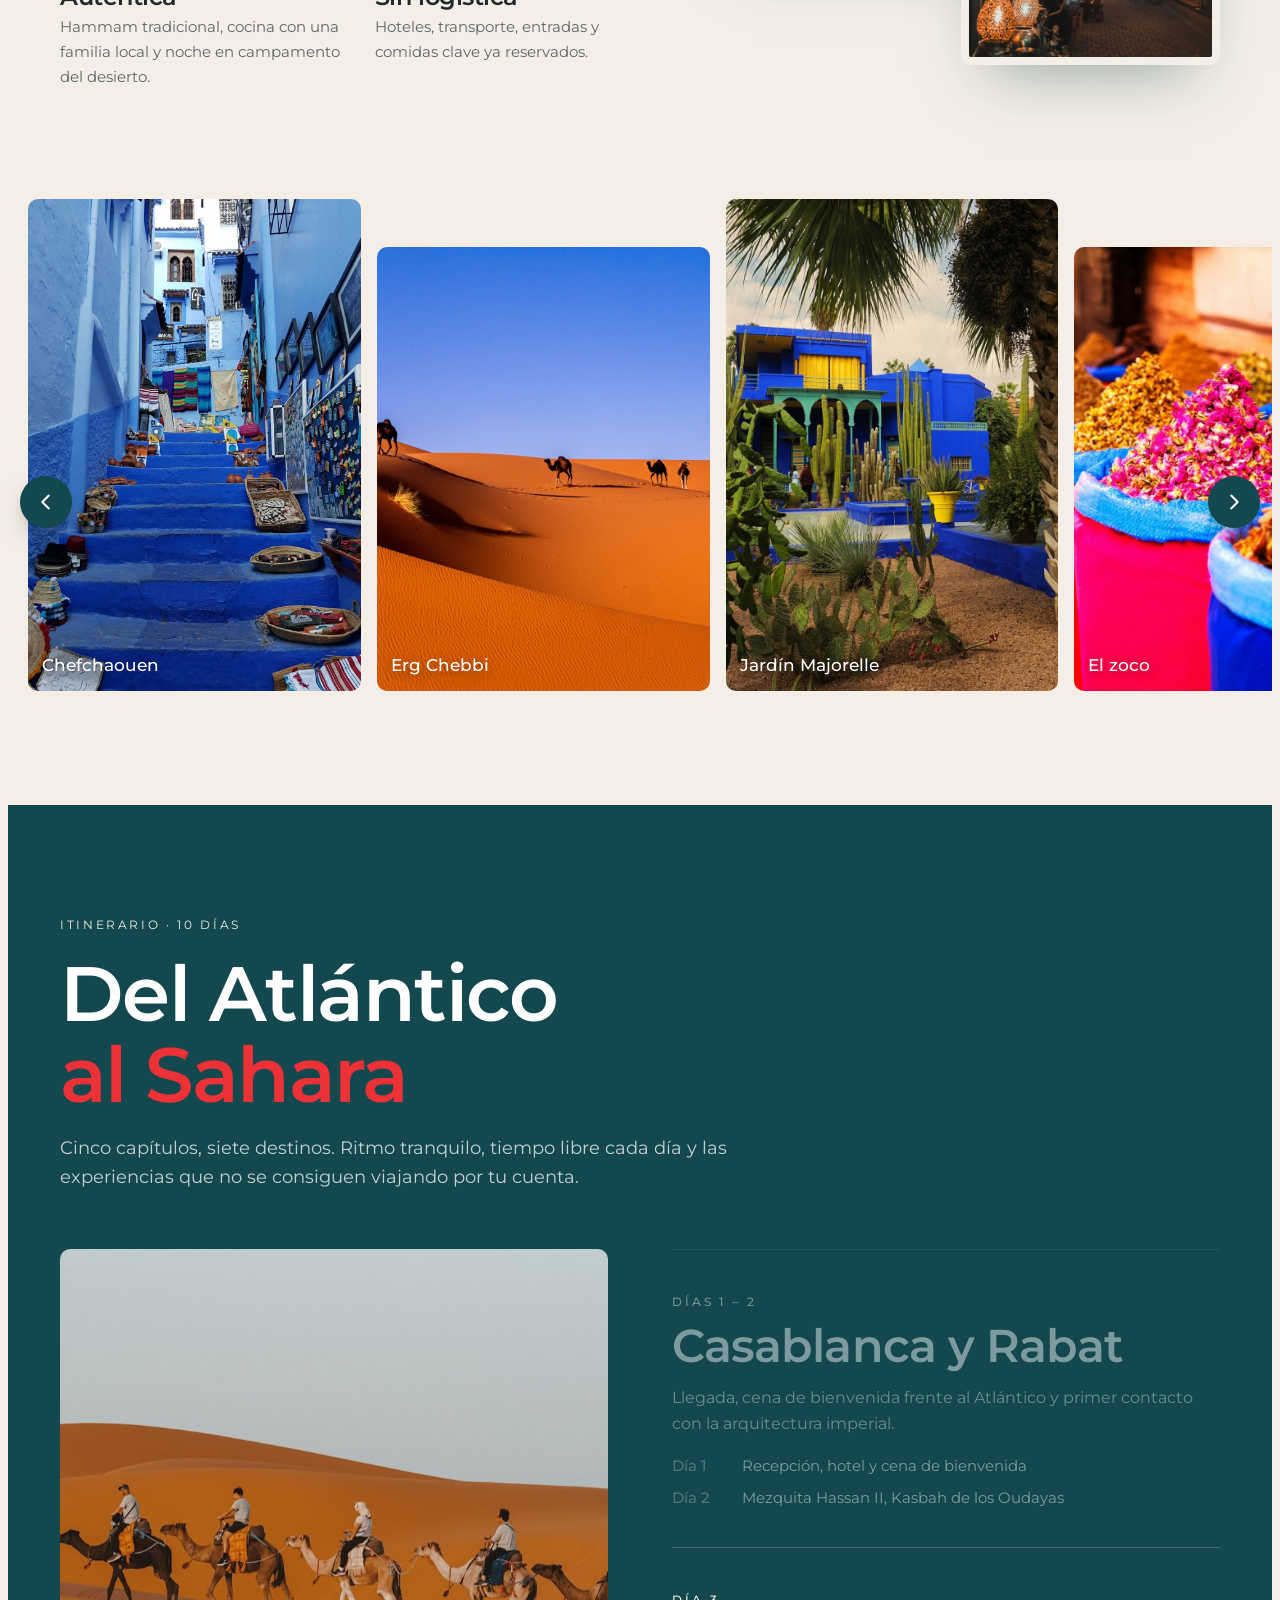
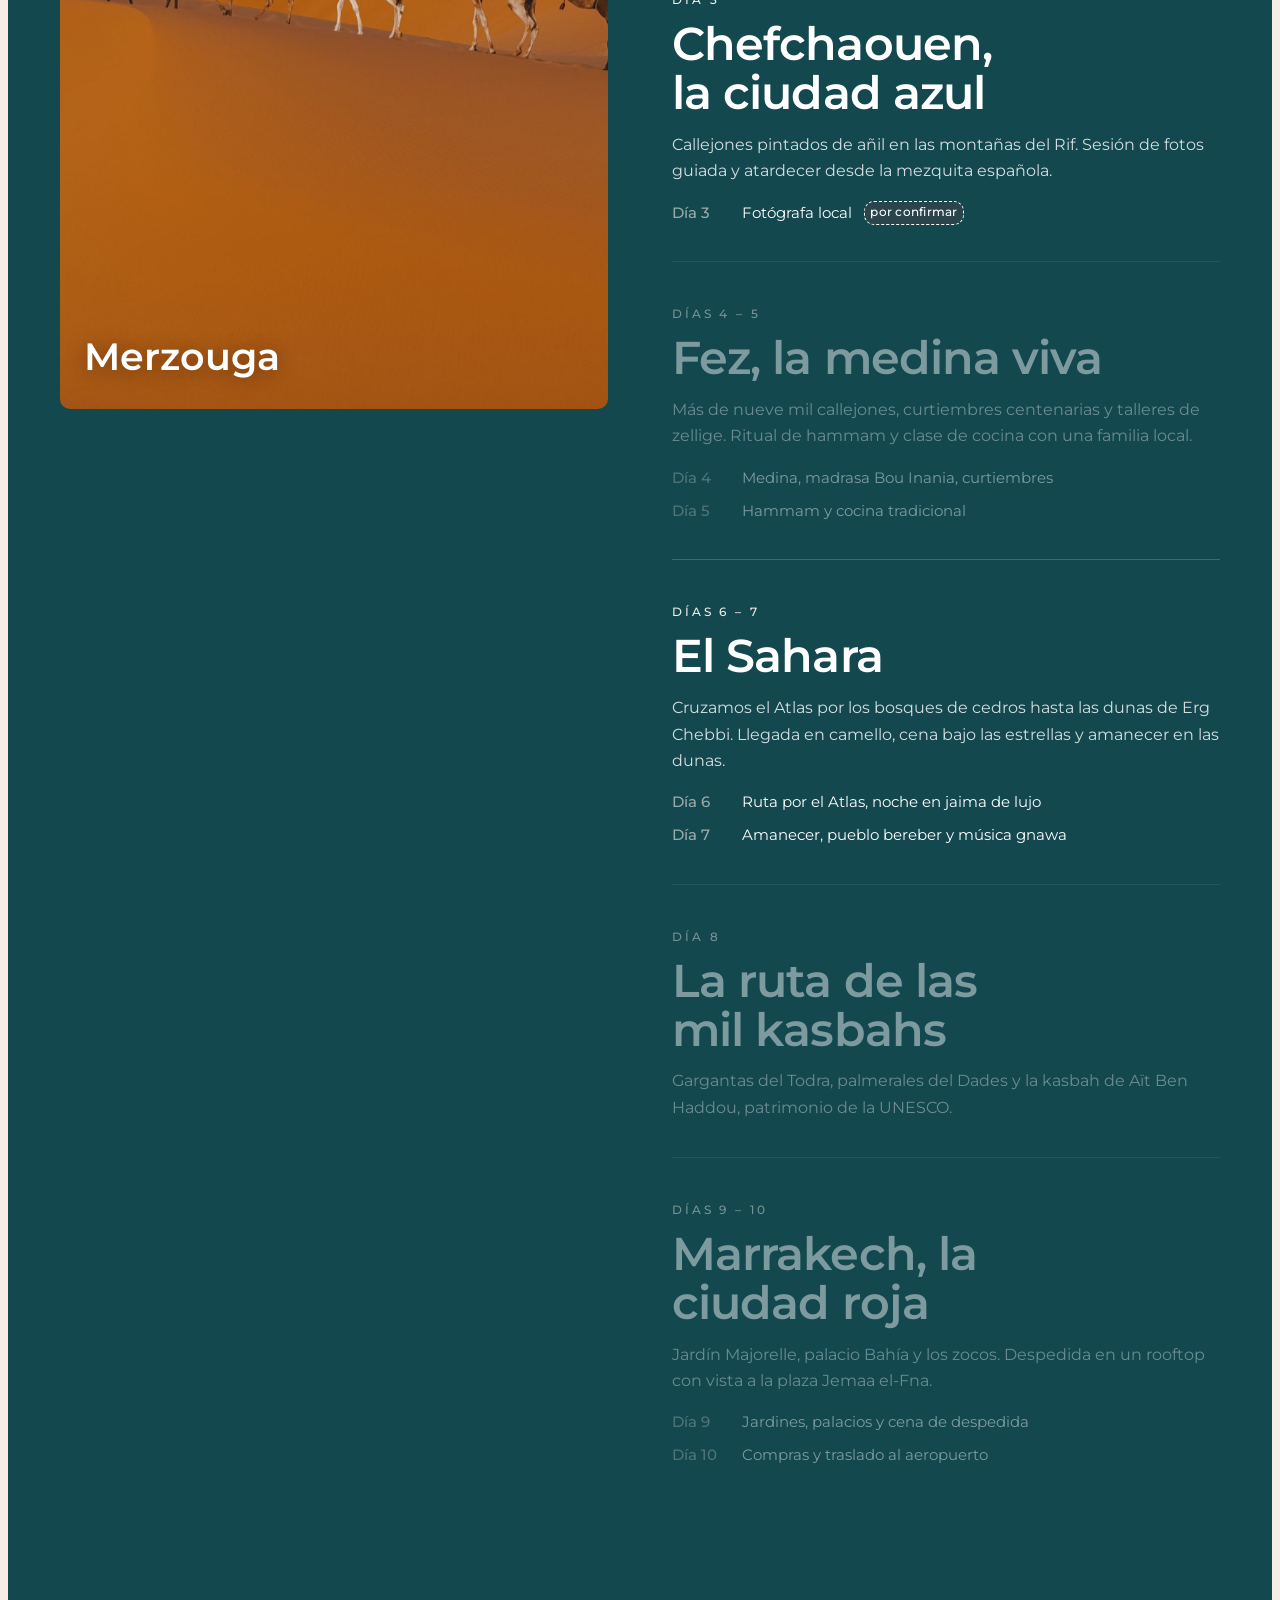
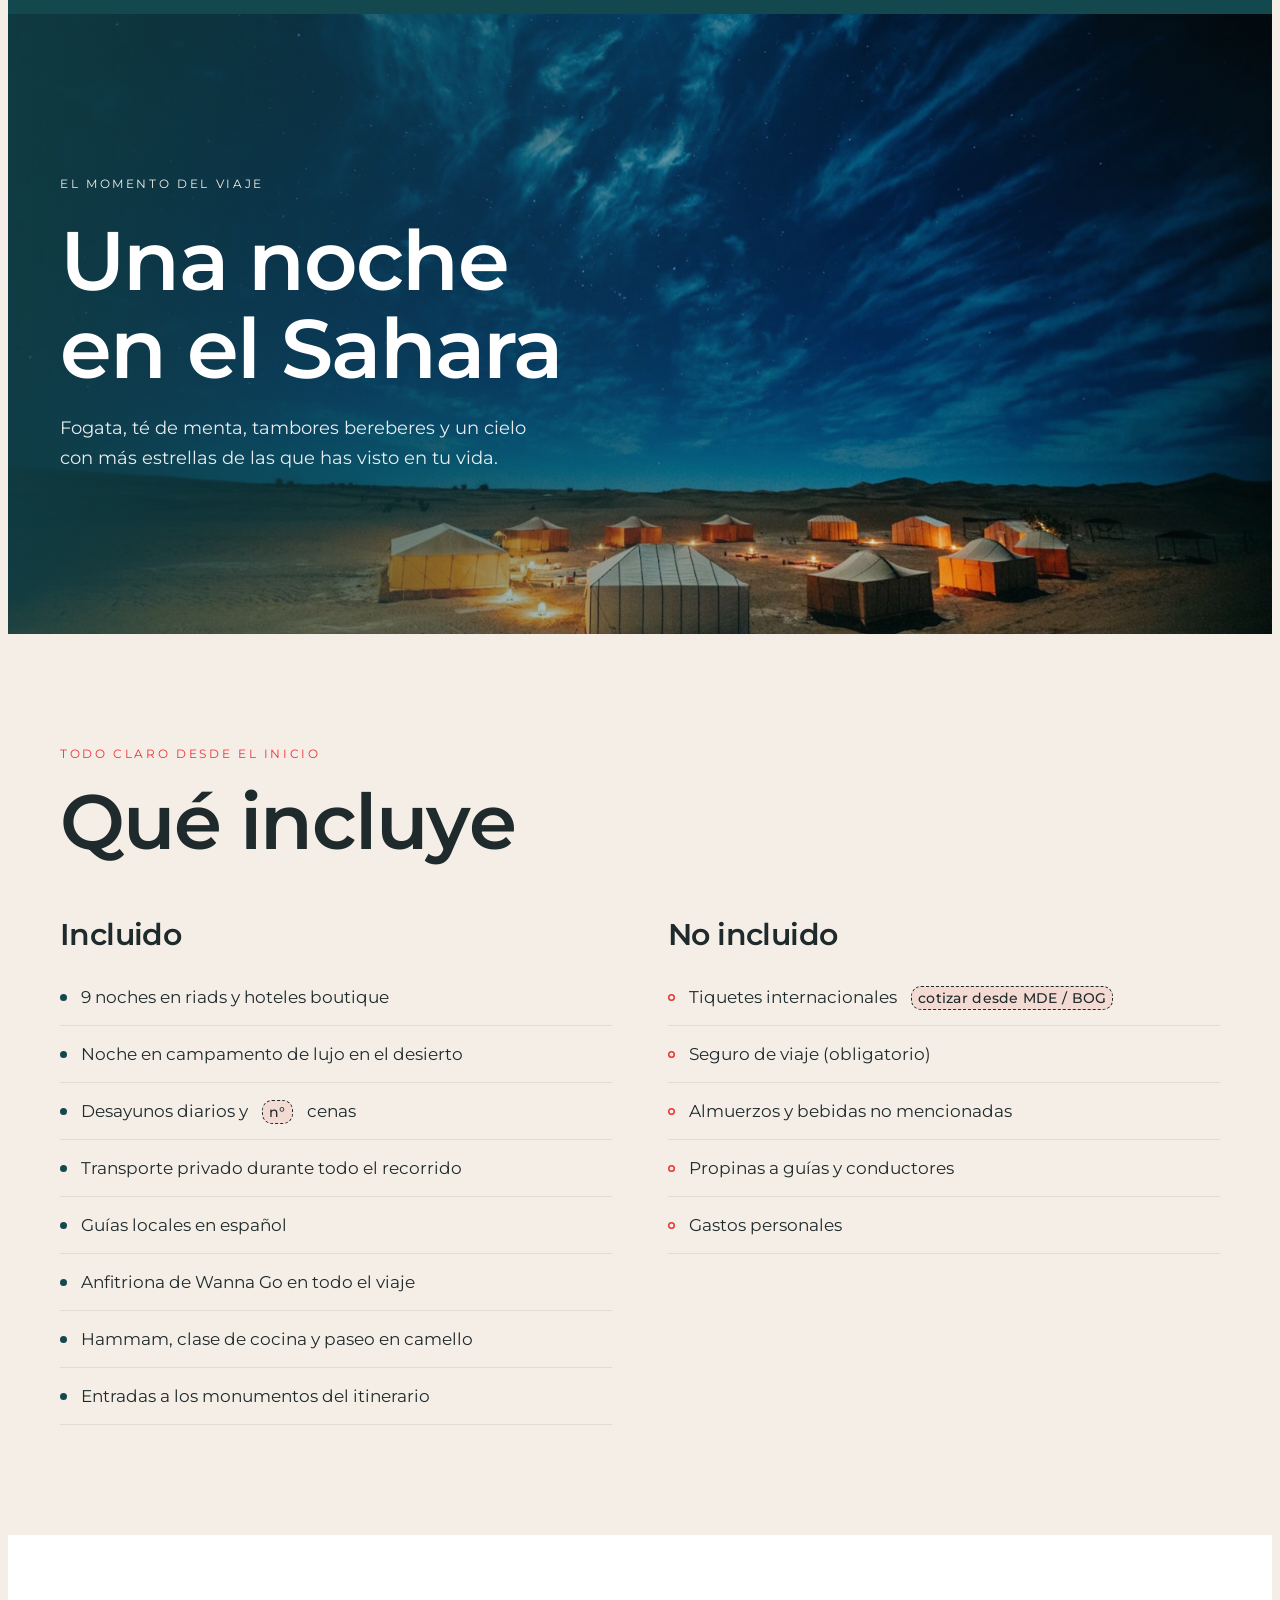
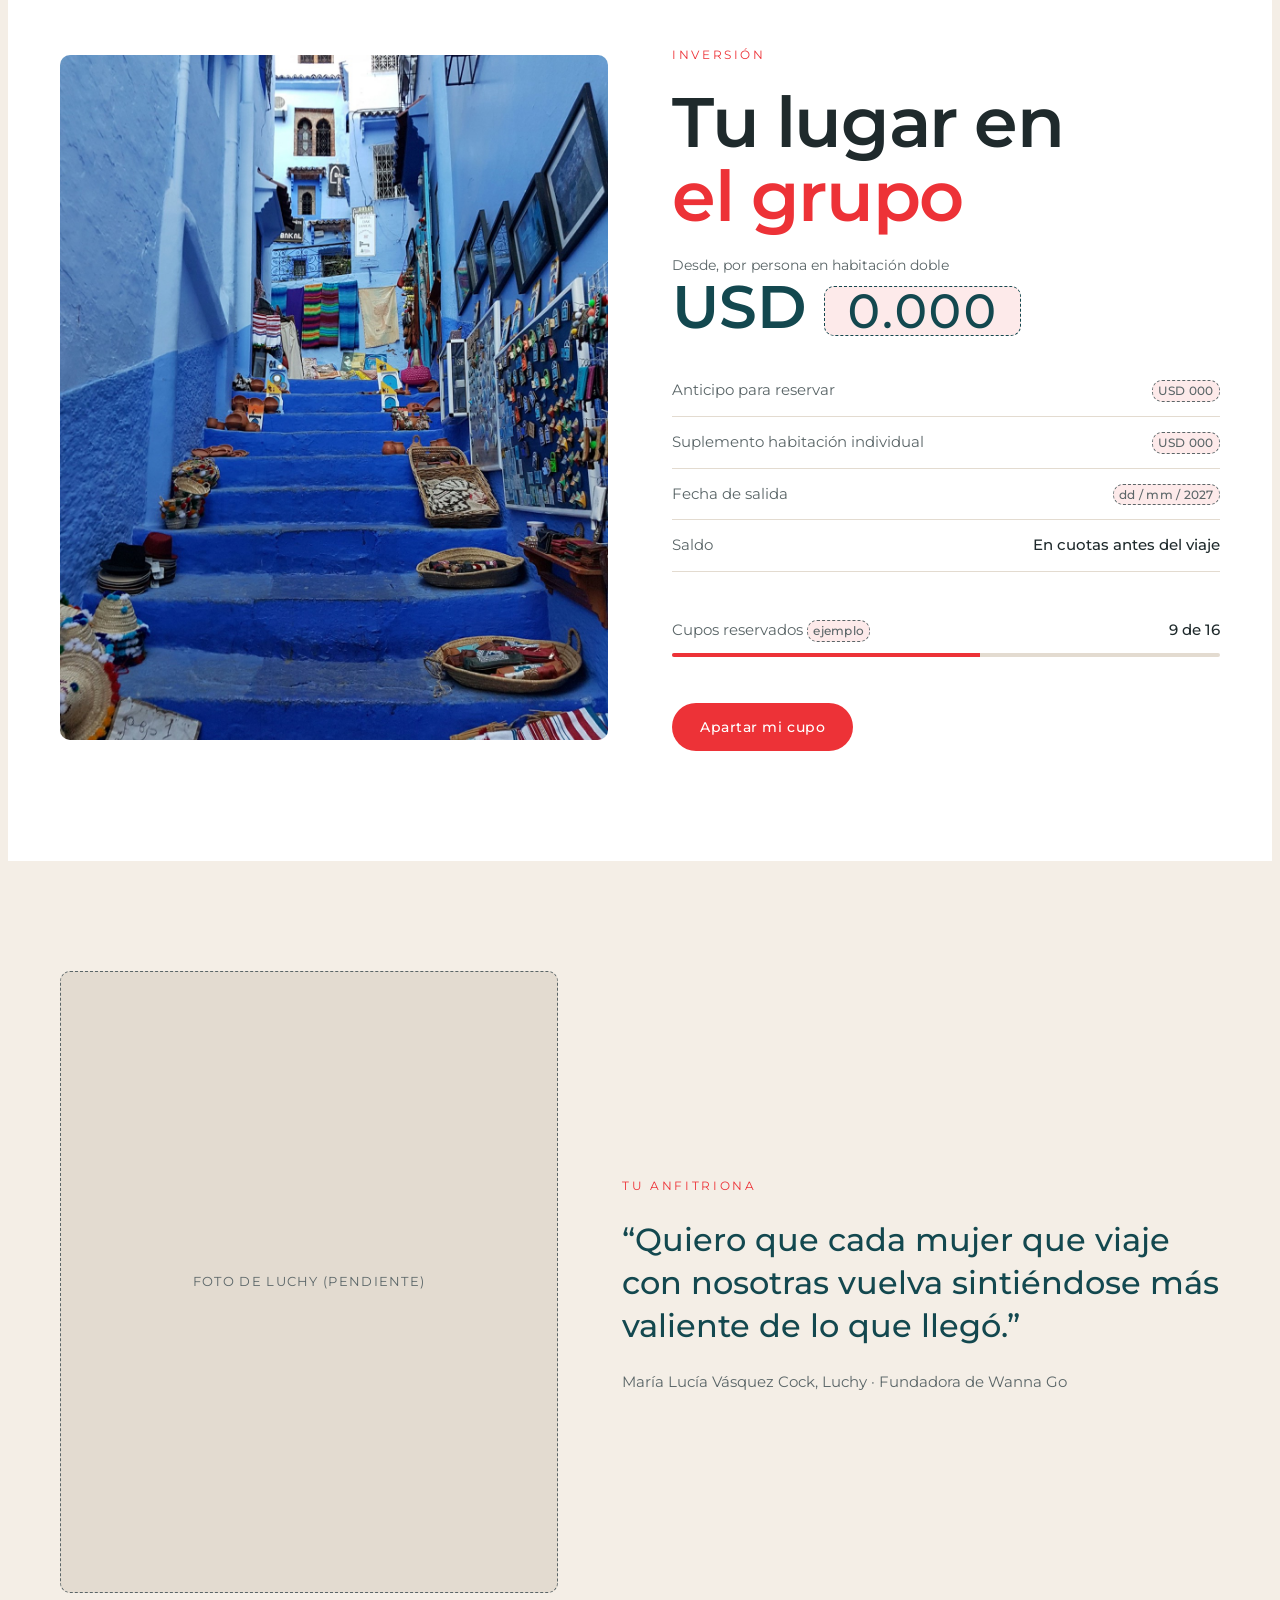
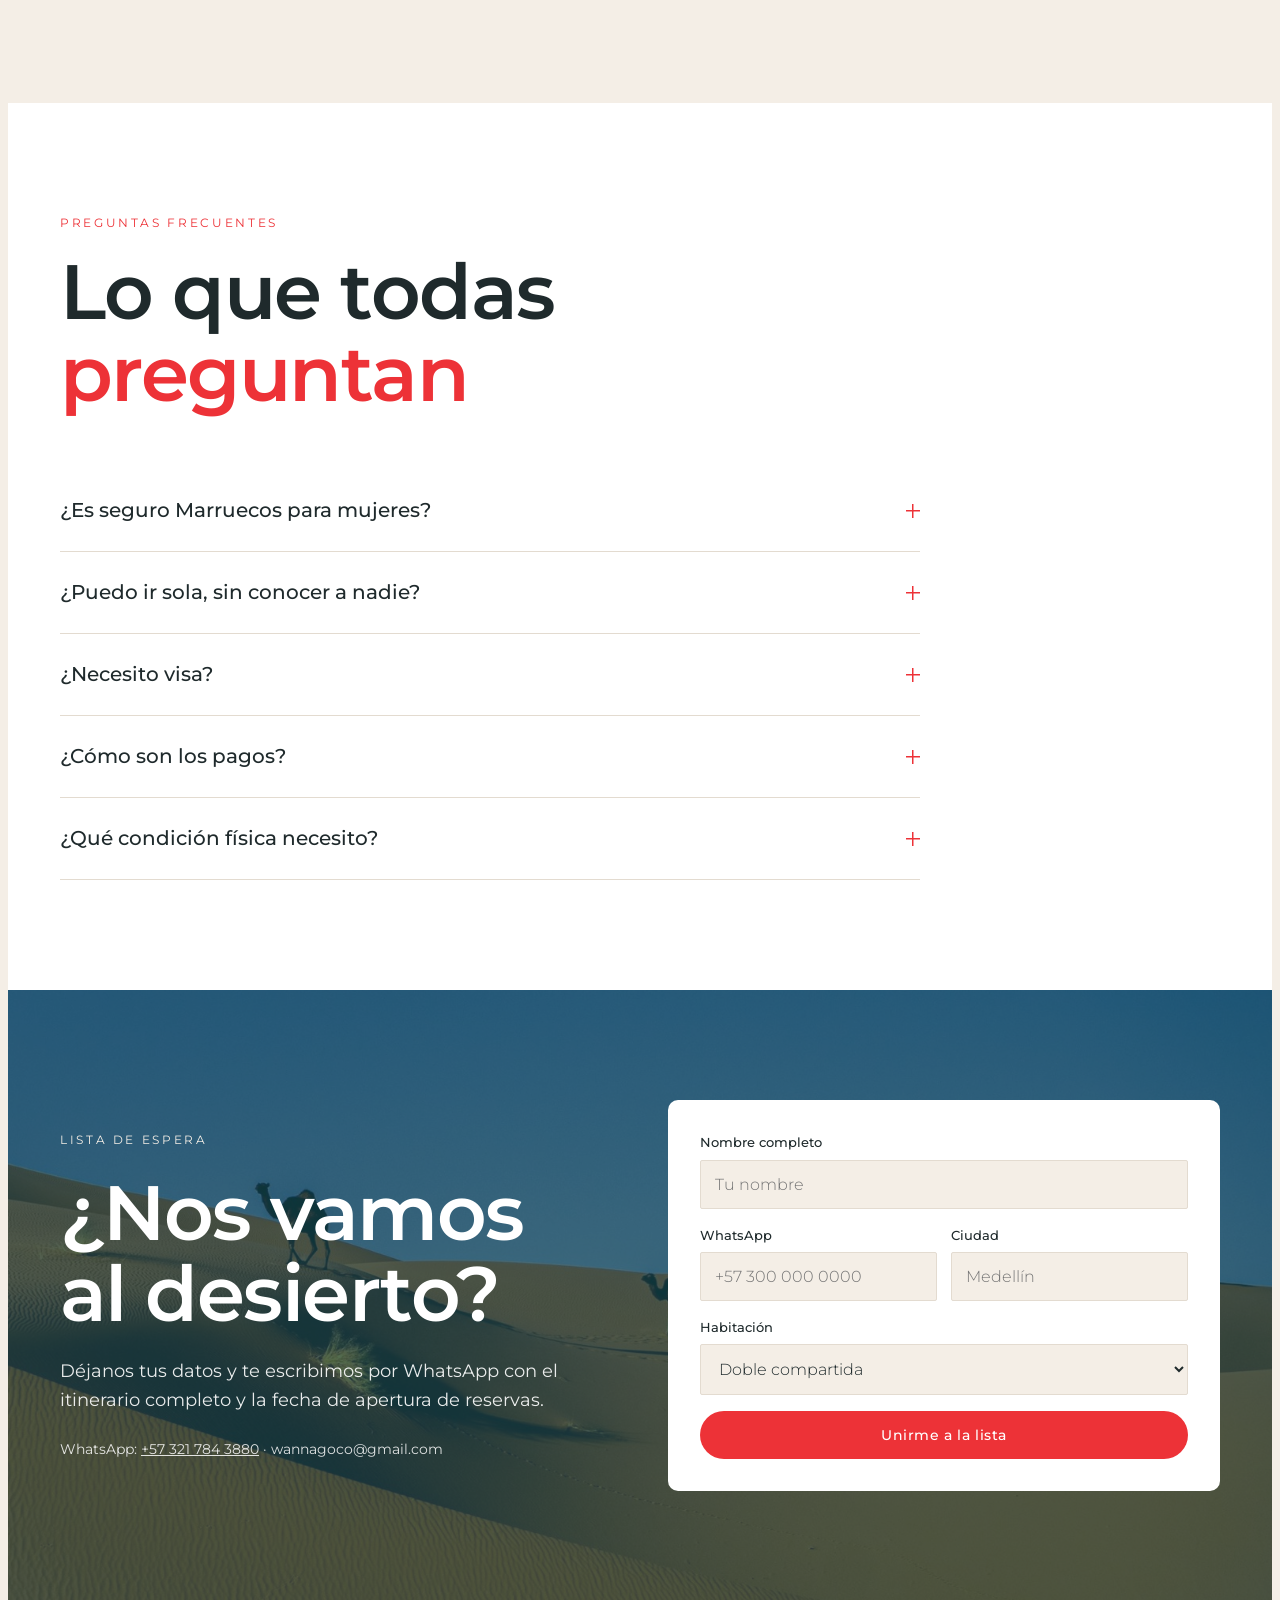
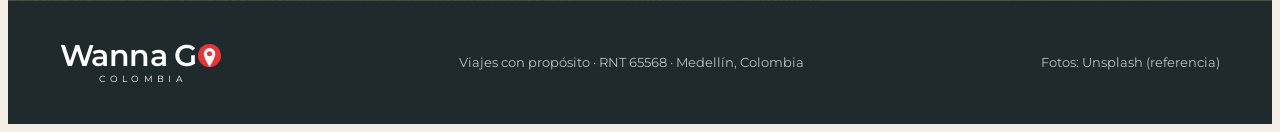
==== commit 23472a36: "Carruseles con flechas, pop-up de Marruecos y ajustes de paleta del manual Co-Authored-By: Claude Op" ====
--- a/marruecos/index.html
+++ b/marruecos/index.html
@@ -19,7 +19,7 @@
 }
 *{box-sizing:border-box}
 html{scroll-behavior:smooth}
-body{background:var(--sand);color:var(--ink);font-family:var(--body);font-weight:300;font-size:17px;line-height:1.65;overflow-x:hidden}
+body{background:var(--sand);color:var(--ink);font-family:var(--body);font-weight:400;font-size:17px;line-height:1.65;overflow-x:hidden}
 h1,h2,h3{font-family:var(--display);font-weight:600;line-height:1.06;margin:0;text-wrap:balance;letter-spacing:-.02em}
 h2 em,h1 em{font-style:normal;color:var(--coral)}
 p{margin:0}
@@ -50,7 +50,7 @@
 .btn:hover{transform:translateY(-2px)}
 .btn:active{transform:scale(.98)}
 .btn-coral{background:var(--coral);color:#fff}
-.btn-coral:hover{background:#d4262b}
+.btn-coral:hover{background:var(--teal-deep)}
 .btn-line{color:inherit;box-shadow:inset 0 0 0 1px currentColor}
 nav .btn{padding:10px 20px}
 
@@ -94,20 +94,17 @@
 .pillars p{color:var(--muted);font-size:15px}
 
 /* photo strip */
-.strip{overflow:hidden;padding-block:0 110px}
-.strip-track{display:flex;gap:16px;width:max-content;animation:drift 60s linear infinite}
-.strip:hover .strip-track{animation-play-state:paused}
+.strip{padding-block:0 110px}
 .strip figure{margin:0;width:clamp(220px,26vw,360px);aspect-ratio:3/4;position:relative;overflow:hidden;border-radius:10px;flex:none}
 .strip figure:nth-child(even){margin-top:48px}
 .strip img{width:100%;height:100%;object-fit:cover;transition:transform 1.2s cubic-bezier(.2,.8,.2,1)}
 .strip figure:hover img{transform:scale(1.06)}
 .strip figcaption{position:absolute;left:14px;bottom:12px;color:#fff;font-weight:500;font-size:17px;text-shadow:0 2px 12px rgba(0,0,0,.4)}
-@keyframes drift{to{transform:translateX(-50%)}}
 
 /* itinerary: sticky photo + chapters */
 .trip{background:var(--teal);color:#fff}
 .trip .head p{color:rgba(255,255,255,.75)}
-.trip .kicker.c{color:#F7A3A5}
+.trip .kicker.c{color:var(--sand)}
 .trip-grid{display:grid;grid-template-columns:1fr 1fr;gap:64px}
 @media (max-width:900px){.trip-grid{grid-template-columns:1fr}.stage{display:none}}
 .stage{position:sticky;top:96px;height:calc(100svh - 140px);max-height:760px;border-radius:10px;overflow:hidden}
@@ -119,12 +116,12 @@
 .ch.on{opacity:1}
 .ch .mob{display:none;aspect-ratio:16/10;object-fit:cover;width:100%;border-radius:10px;margin-bottom:20px}
 @media (max-width:900px){.ch{opacity:1}.ch .mob{display:block}}
-.ch .days{font-size:12px;letter-spacing:.24em;text-transform:uppercase;color:#F7A3A5;font-weight:500}
+.ch .days{font-size:12px;letter-spacing:.24em;text-transform:uppercase;color:var(--sand);font-weight:500}
 .ch h3{font-size:clamp(32px,3.6vw,46px);margin:8px 0 14px}
 .ch p{color:rgba(255,255,255,.82);font-size:16px}
 .ch ul{margin:16px 0 0;padding:0;list-style:none;display:grid;gap:8px;font-size:15px}
 .ch li{display:flex;gap:12px}
-.ch li b{font-weight:500;min-width:58px;color:#9CC4C4}
+.ch li b{font-weight:500;min-width:58px;color:var(--sand);opacity:.6}
 
 /* signature moment */
 .night{position:relative;color:#fff;padding-block:0;overflow:hidden;background:var(--teal-deep)}
@@ -200,6 +197,7 @@
 
 @media (prefers-reduced-motion:reduce){*,*::before,*::after{animation:none!important;transition:none!important}.rv.pre{transform:none;opacity:1}}
 </style>
+<link rel="stylesheet" href="../carrusel.css">
 </head>
 <body>
 <nav id="nav">
@@ -259,8 +257,8 @@
   </div>
 </section>
 
-<div class="strip" aria-label="Fotos del destino">
-  <div class="strip-track" id="strip">
+<div class="strip carousel" aria-label="Fotos del destino">
+  <div class="strip-track" tabindex="0">
     <figure><img src="../fotos/chefchaouen-escaleras.jpg" alt="" loading="lazy"><figcaption>Chefchaouen</figcaption></figure>
     <figure><img src="../fotos/camellos.jpg" alt="" loading="lazy"><figcaption>Erg Chebbi</figcaption></figure>
     <figure><img src="../fotos/majorelle.jpg" alt="" loading="lazy"><figcaption>Jardín Majorelle</figcaption></figure>
@@ -338,7 +336,7 @@
 <section class="night">
   <img id="par" src="../fotos/jaima.jpg" alt="Campamento de jaimas iluminado bajo el cielo estrellado del Sahara" loading="lazy">
   <div class="wrap">
-    <span class="kicker" style="color:#F7A3A5">El momento del viaje</span>
+    <span class="kicker" style="color:var(--sand)">El momento del viaje</span>
     <h2>Una noche <em style="color:#fff">en el Sahara</em></h2>
     <p>Fogata, té de menta, tambores bereberes y un cielo con más estrellas de las que has visto en tu vida.</p>
   </div>
@@ -434,7 +432,7 @@
   <img src="../fotos/camellos.jpg" alt="" loading="lazy">
   <div class="wrap">
     <div class="rv" style="display:grid;gap:22px">
-      <span class="kicker" style="color:#F7A3A5">Lista de espera</span>
+      <span class="kicker" style="color:var(--sand)">Lista de espera</span>
       <h2>¿Nos vamos <em style="color:#fff">al desierto?</em></h2>
       <p style="font-size:18px;max-width:42ch;opacity:.9">Déjanos tus datos y te escribimos por WhatsApp con el itinerario completo y la fecha de apertura de reservas.</p>
       <p style="font-size:14px;opacity:.85">WhatsApp: <a href="https://wa.me/573217843880" target="_blank" rel="noopener">+57 321 784 3880</a> · wannagoco@gmail.com</p>
@@ -473,11 +471,6 @@
 // Gentle reveal: only for items below the fold at load
 const io = new IntersectionObserver(es => es.forEach(e => { if (e.isIntersecting) { e.target.classList.remove('pre'); io.unobserve(e.target); } }), { threshold: .1 });
 document.querySelectorAll('.rv').forEach(el => { if (el.getBoundingClientRect().top > innerHeight) { el.classList.add('pre'); io.observe(el); } });
-
-// Duplicate the photo strip for a seamless loop
-const strip = document.getElementById('strip');
-strip.innerHTML += strip.innerHTML;
-strip.querySelectorAll('figure').forEach((f, i) => i >= strip.children.length / 2 && f.setAttribute('aria-hidden', 'true'));
 
 // Itinerary: sticky photo follows the chapter in view
 const imgs = [...document.querySelectorAll('#stage img')], place = document.getElementById('place');
@@ -513,5 +506,6 @@
   f.reset();
 });
 </script>
+<script src="../carrusel.js"></script>
 </body>
 </html>
--- a/carrusel.css
+++ b/carrusel.css
@@ -0,0 +1,14 @@
+/* Carrusel de fotos: desplazamiento libre + flechas + avance automático */
+.carousel{position:relative}
+.carousel .strip-track{display:flex;gap:16px;overflow-x:auto;scroll-snap-type:x mandatory;scroll-behavior:smooth;scrollbar-width:none;padding-inline:max(20px,env(safe-area-inset-left,0px)) max(20px,env(safe-area-inset-right,0px));scroll-padding-inline:max(20px,env(safe-area-inset-left,0px));padding-bottom:4px}
+.carousel .strip-track::-webkit-scrollbar{display:none}
+.carousel .strip-track:focus-visible{outline:2px solid #ED3237;outline-offset:4px}
+.carousel figure{scroll-snap-align:start}
+.car-btn{position:absolute;top:50%;translate:0 -50%;z-index:2;width:52px;height:52px;border-radius:50%;border:0;background:#13484F;color:#FFFFFF;display:grid;place-items:center;cursor:pointer;box-shadow:0 10px 24px -10px rgba(31,42,44,.6);transition:transform .25s cubic-bezier(.2,.8,.2,1),background .25s,opacity .25s}
+.car-btn:hover{background:#ED3237;transform:scale(1.08)}
+.car-btn:active{transform:scale(.95)}
+.car-btn:focus-visible{outline:2px solid #ED3237;outline-offset:3px}
+.car-btn svg{width:22px;height:22px;fill:none;stroke:currentColor;stroke-width:2.2;stroke-linecap:round;stroke-linejoin:round}
+.car-btn.prev{left:max(12px,env(safe-area-inset-left,0px))}
+.car-btn.next{right:max(12px,env(safe-area-inset-right,0px))}
+@media (max-width:600px){.car-btn{width:44px;height:44px}}
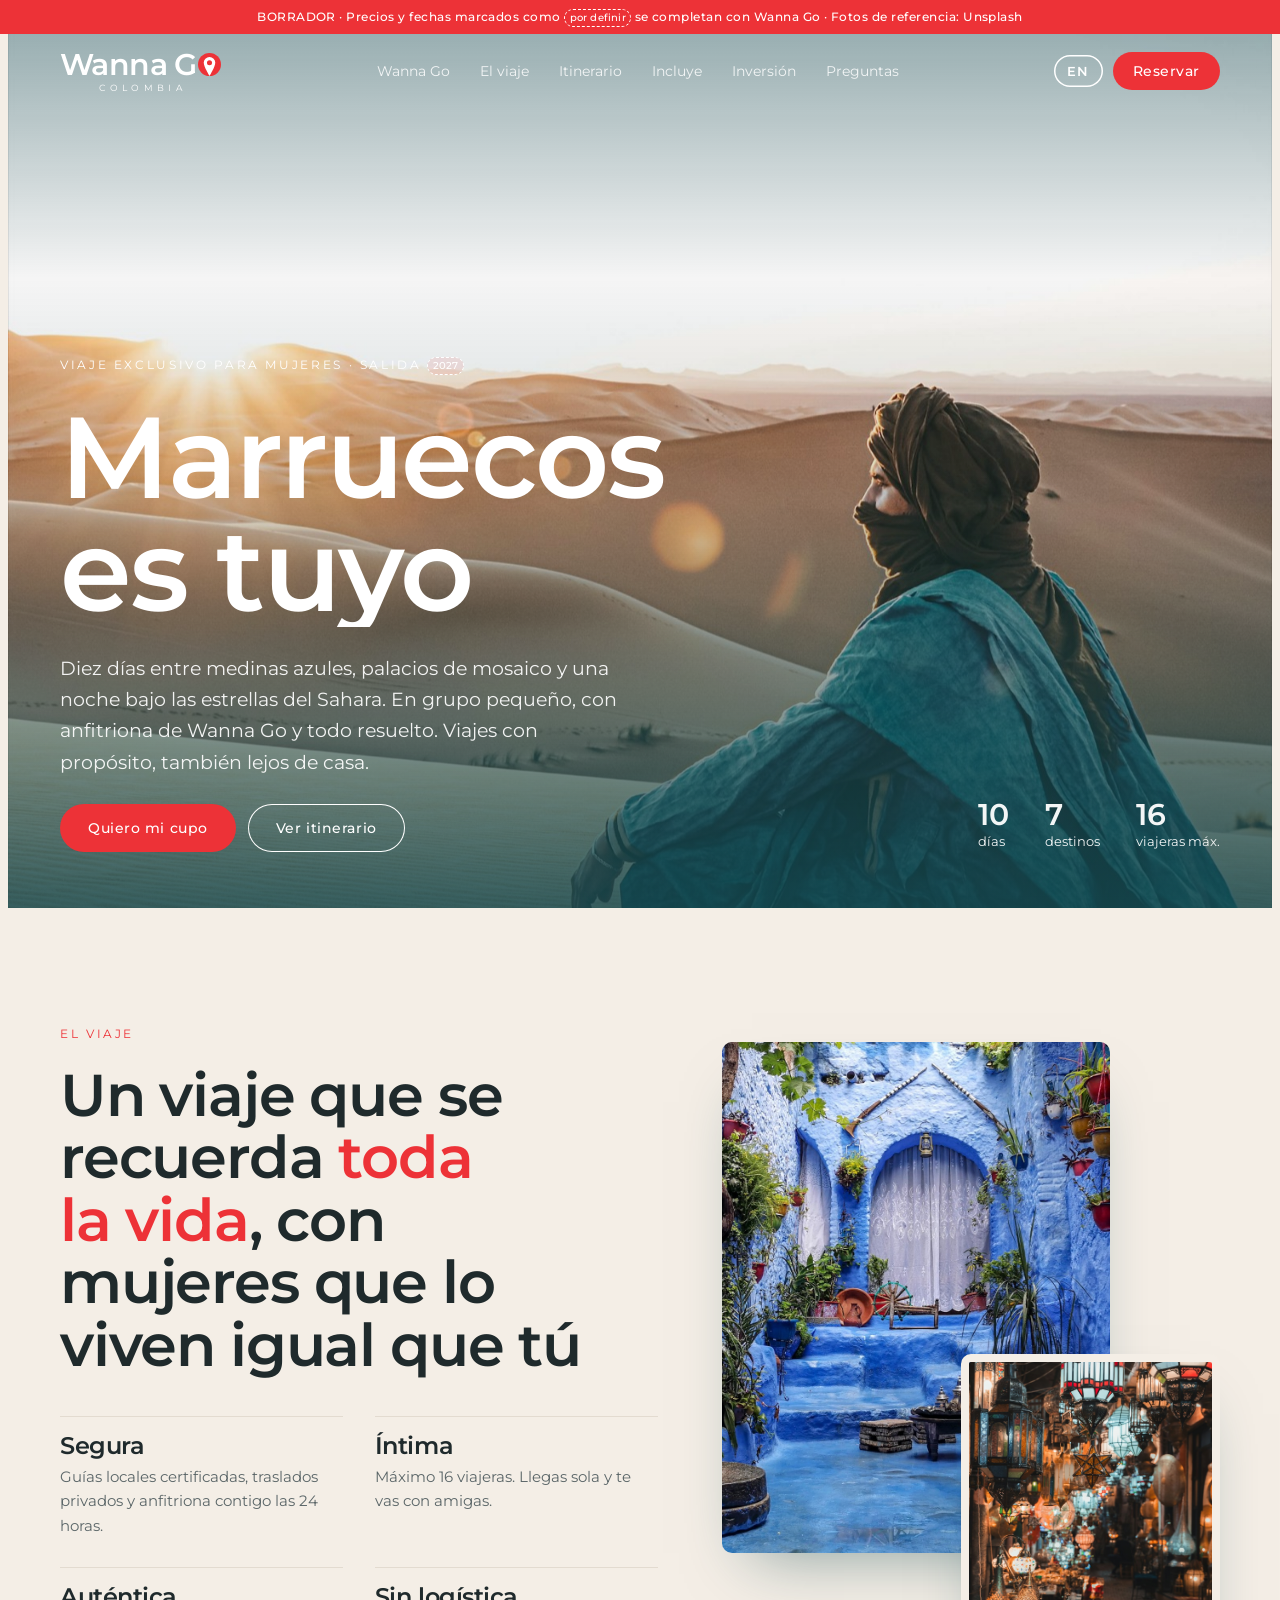
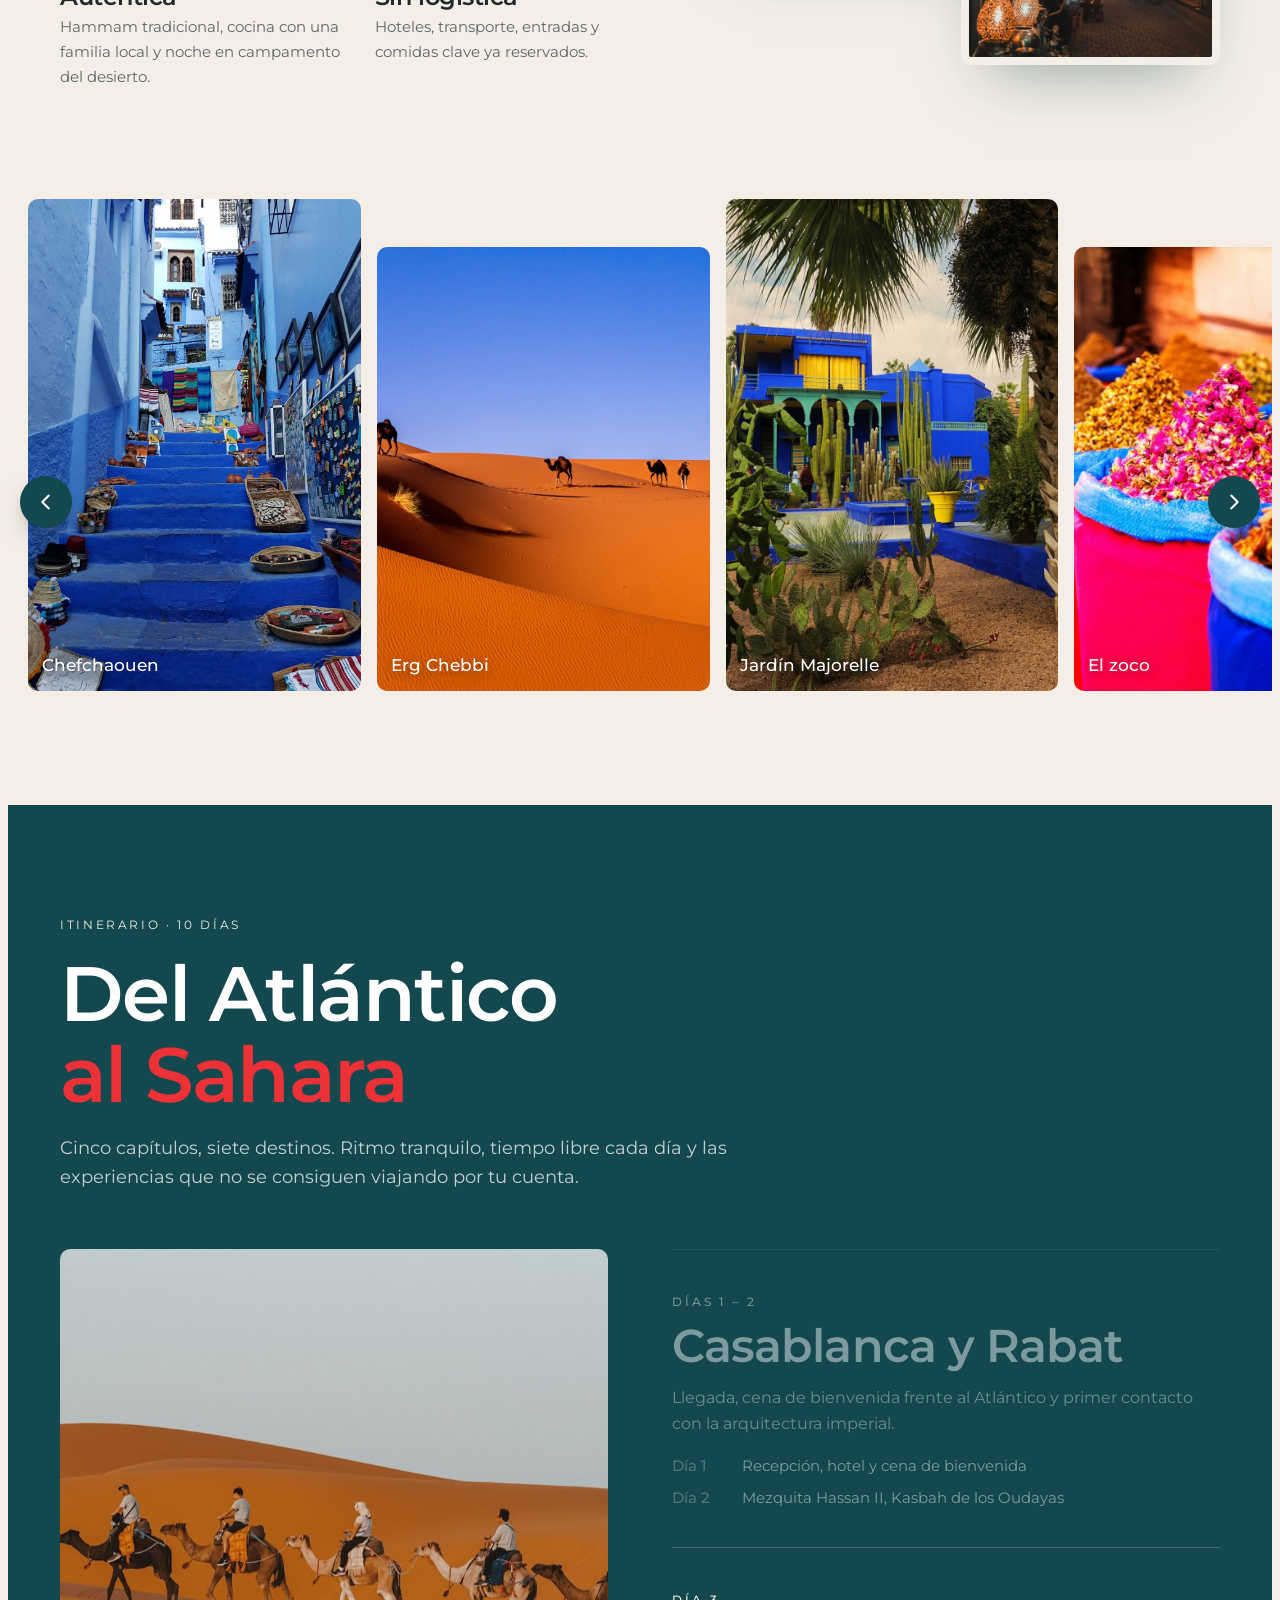
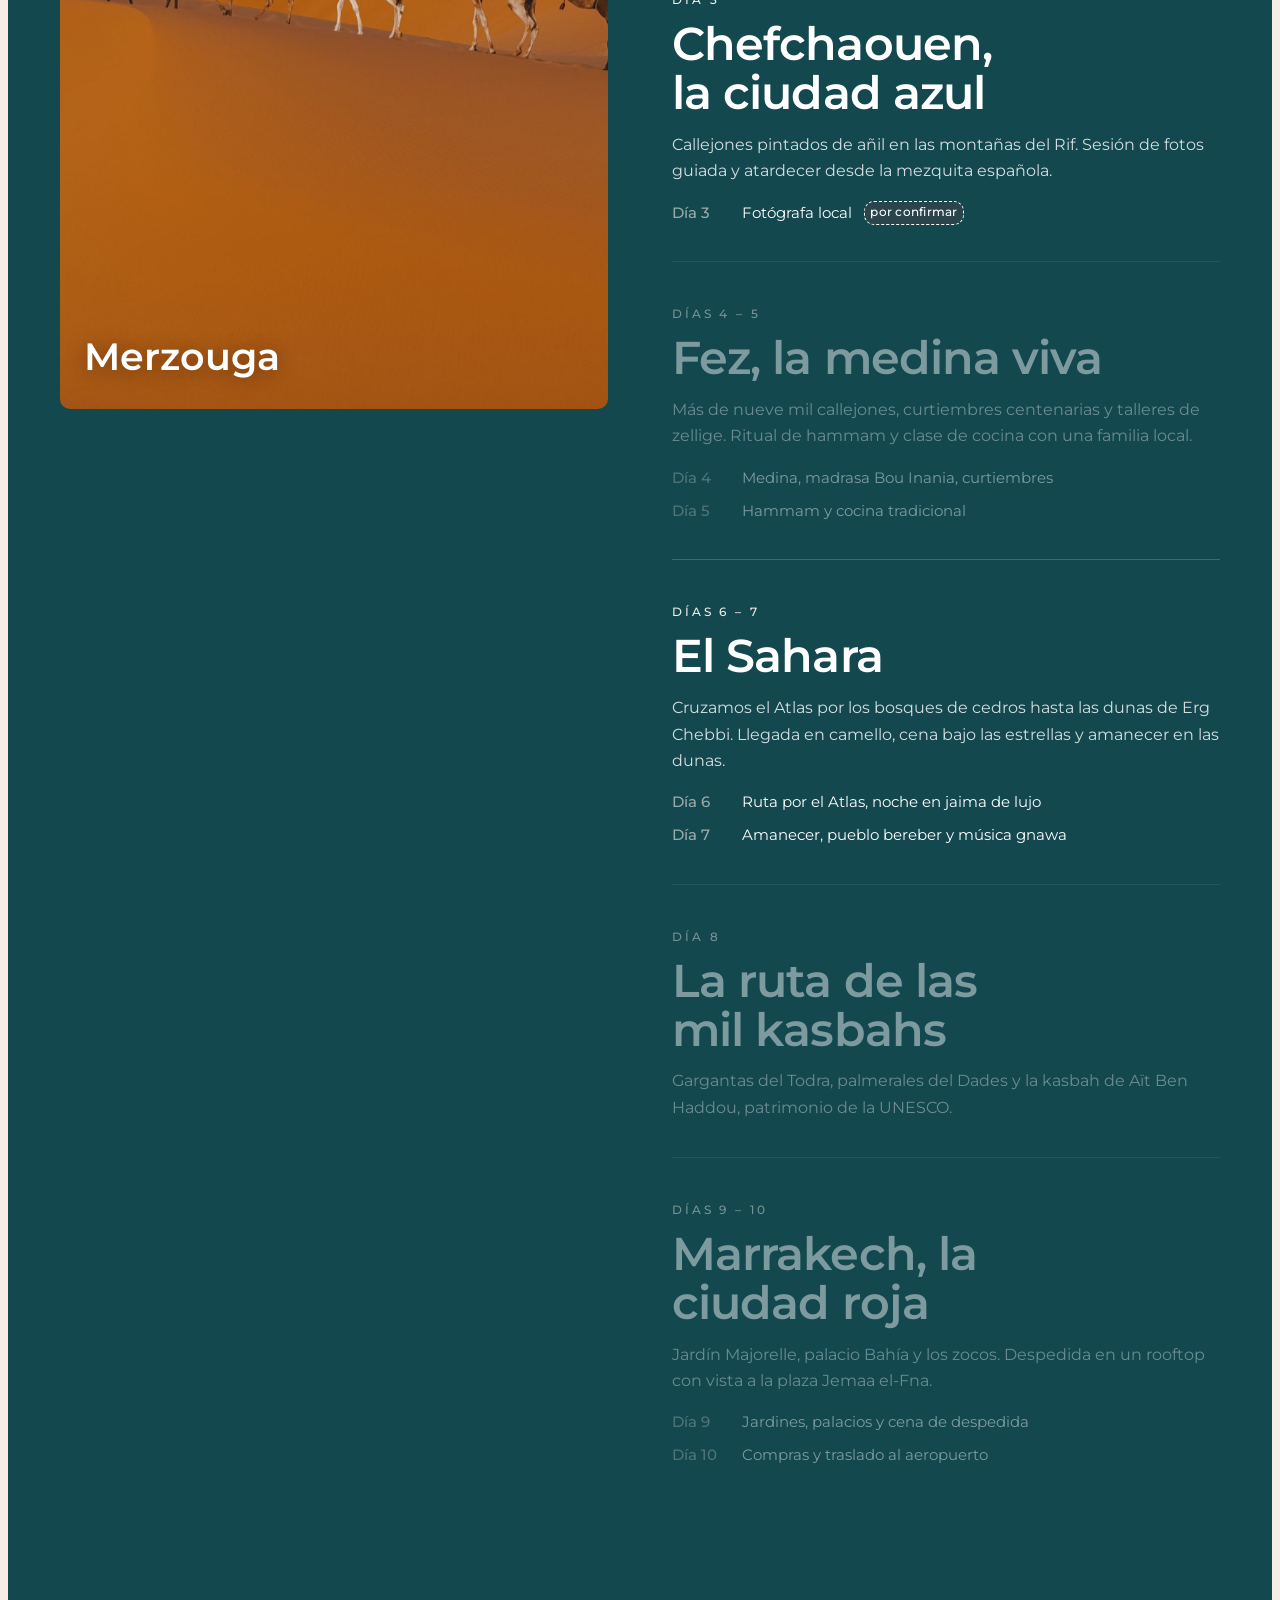
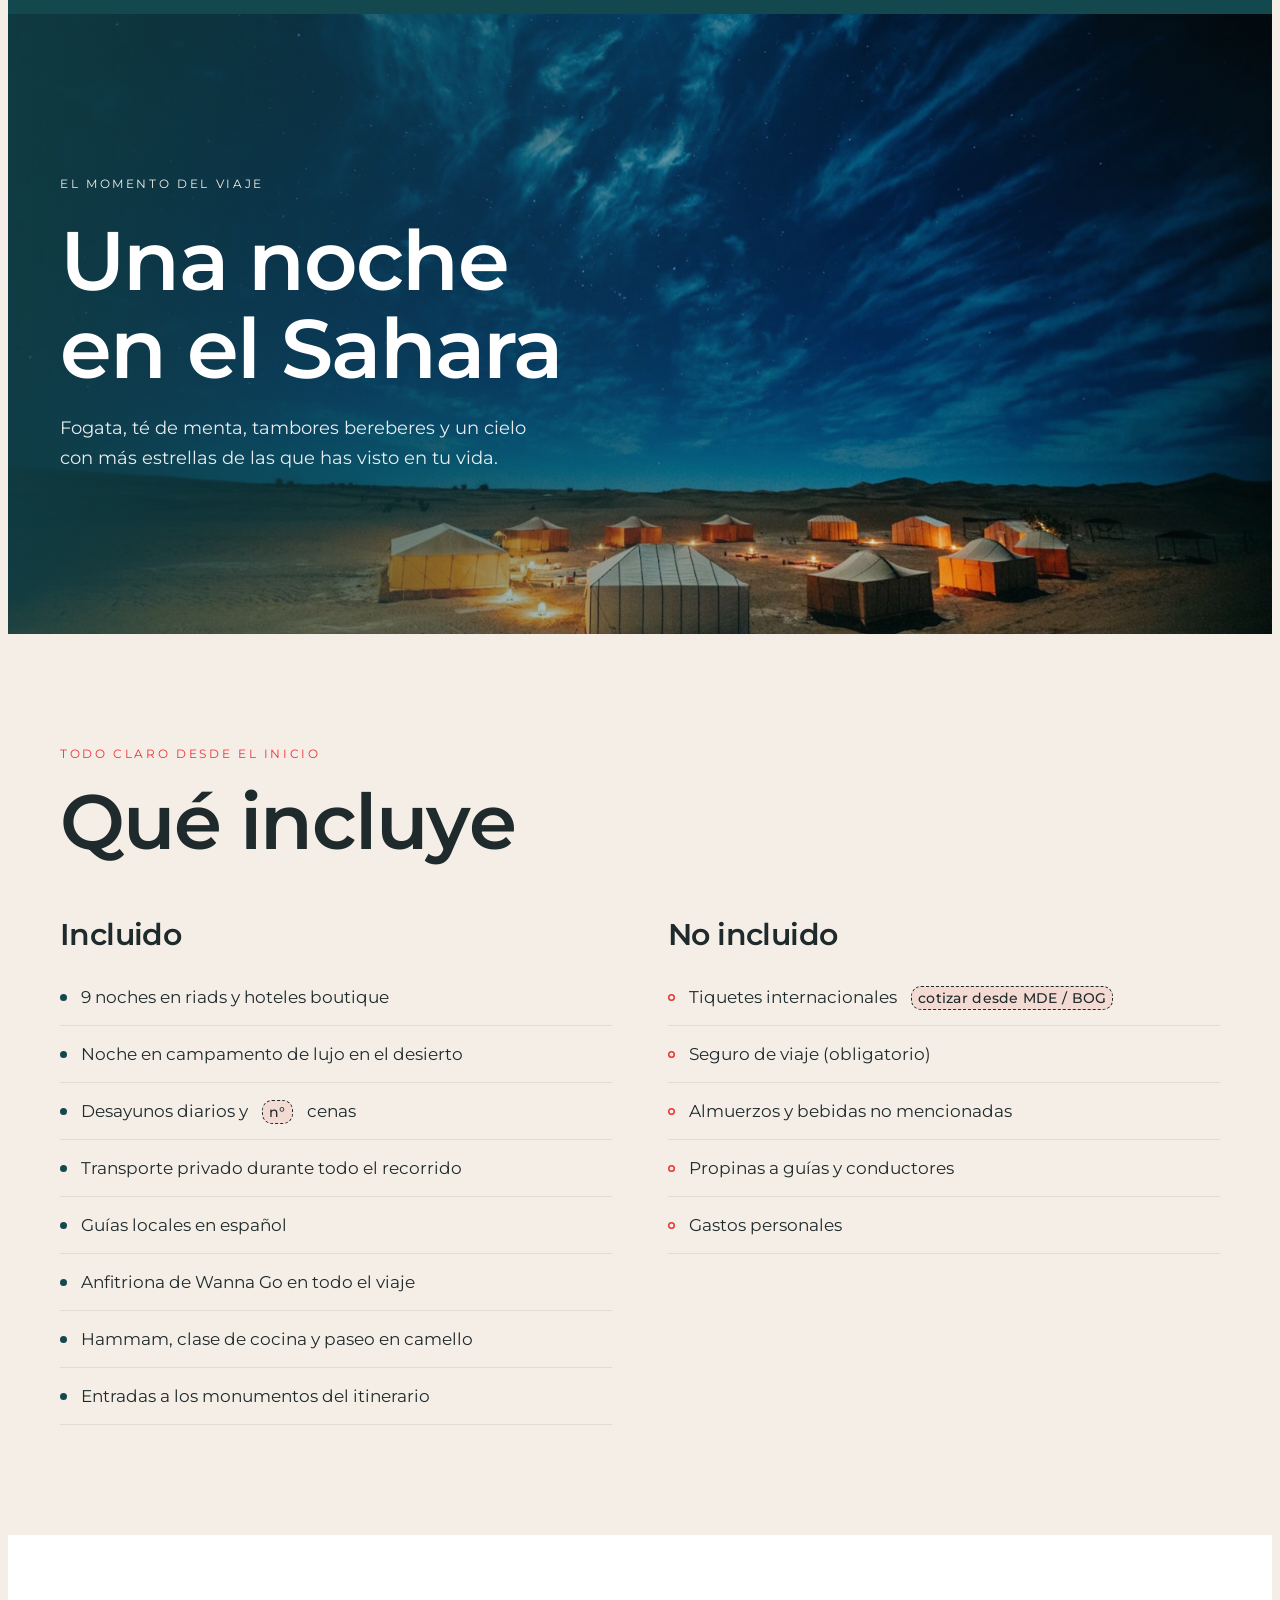
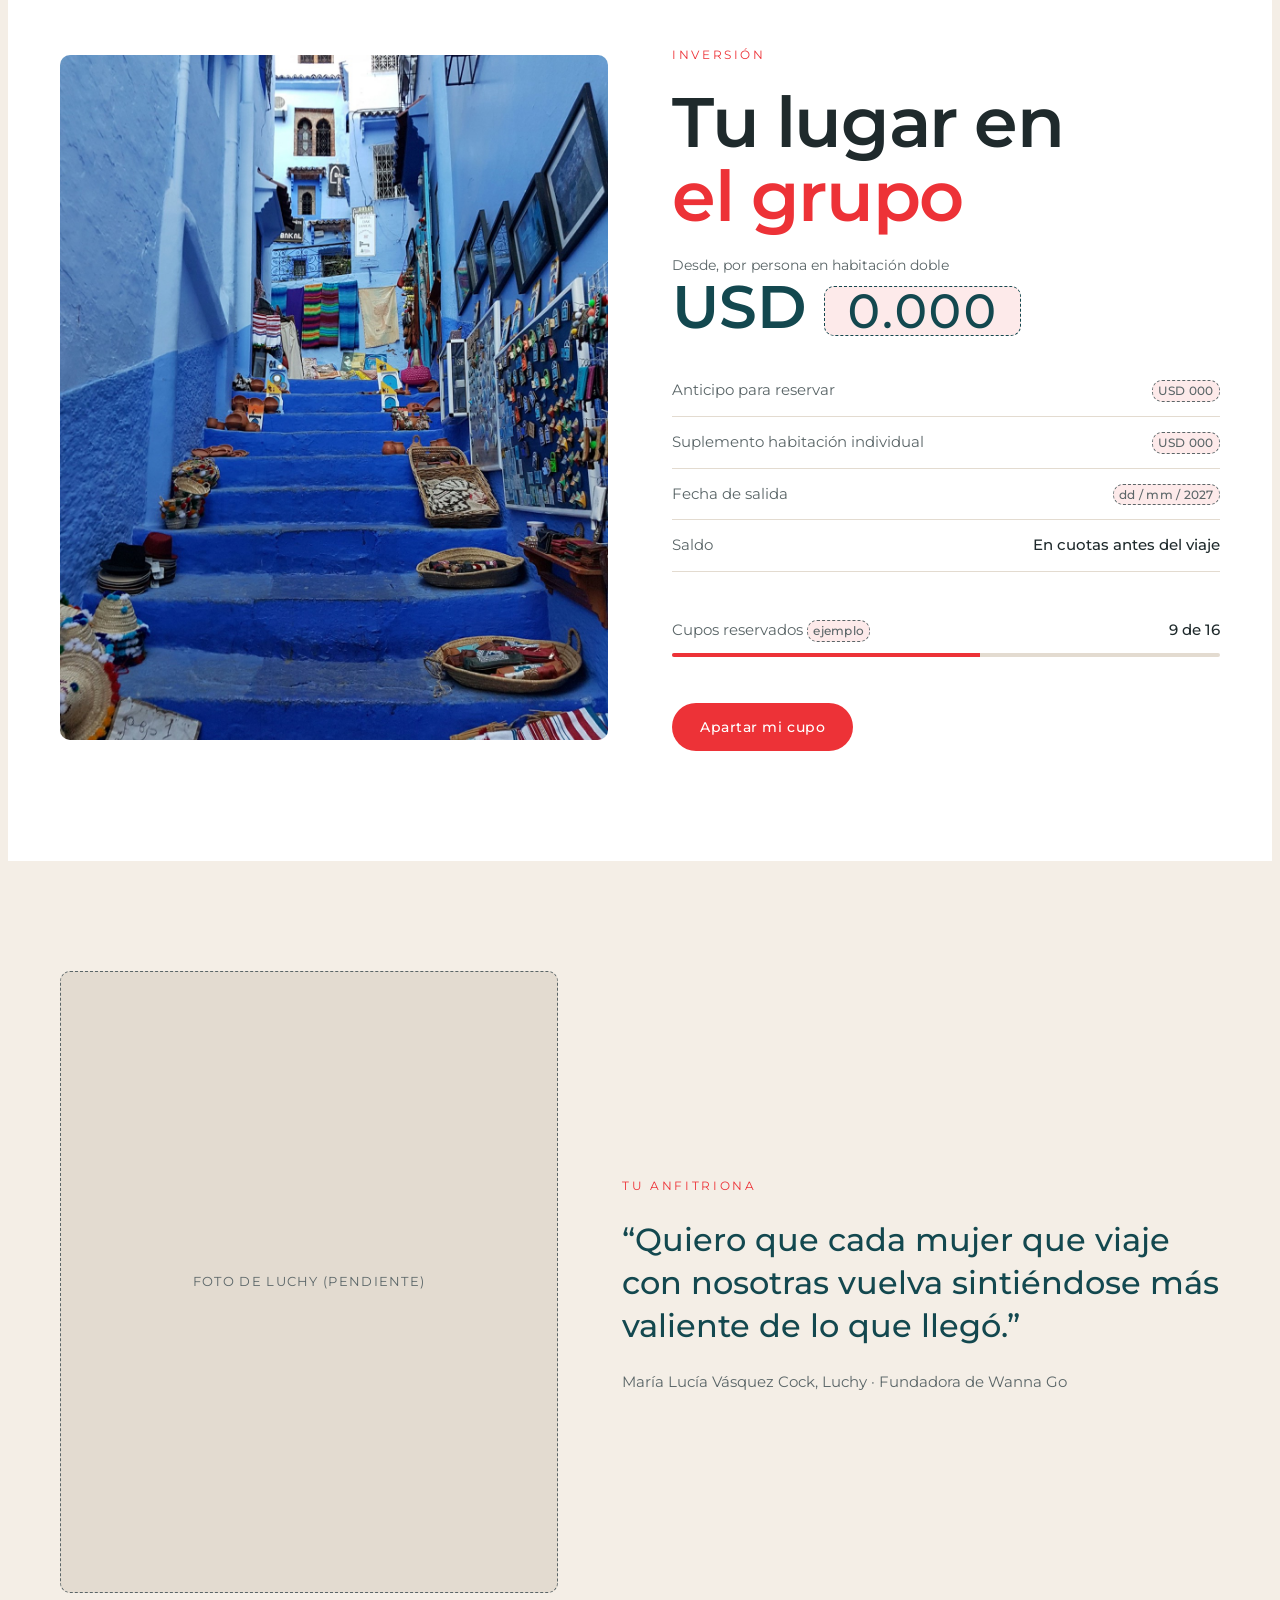
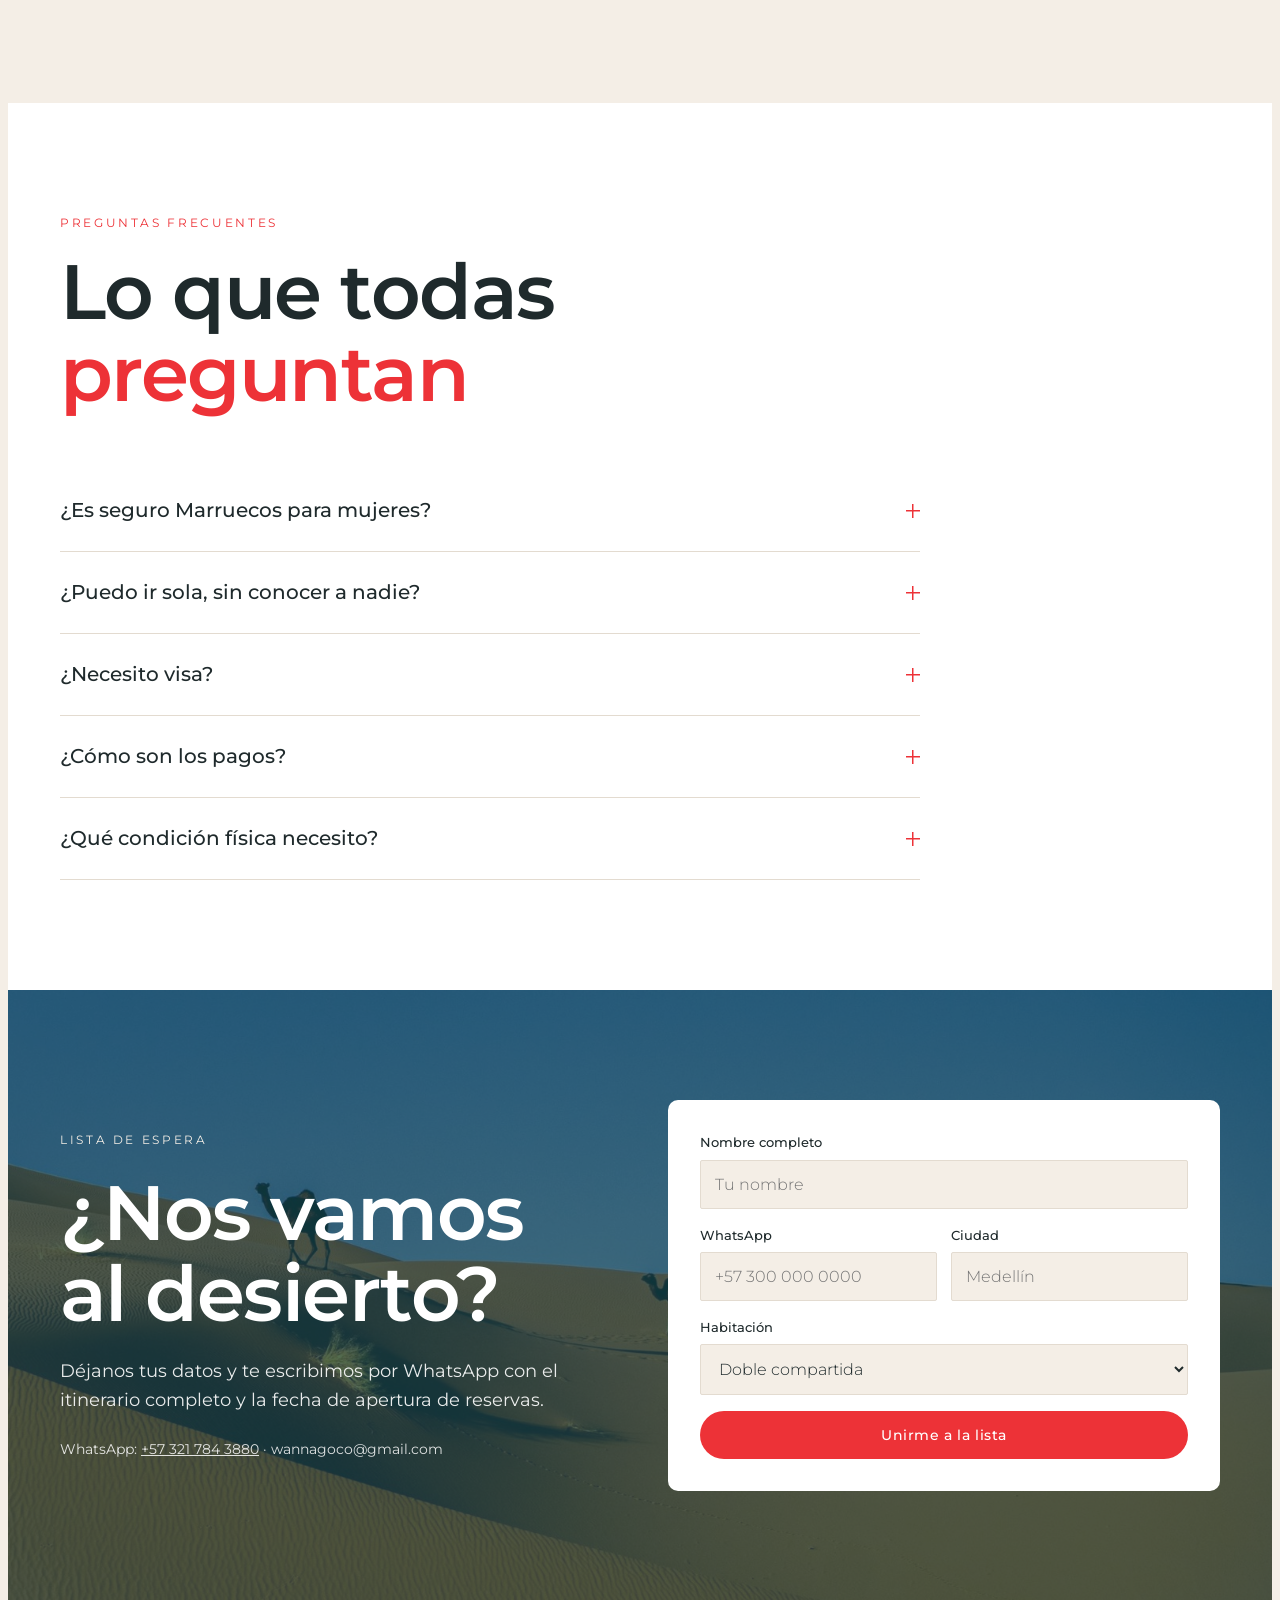
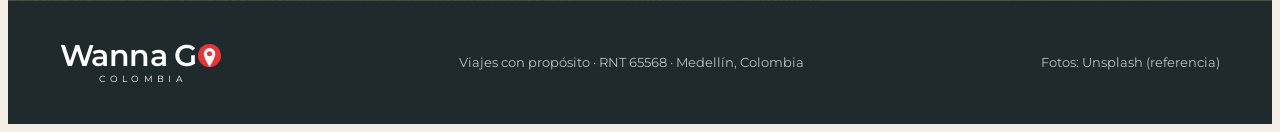
==== commit 4e90389e: "Botón ES/EN con traducción completa de ambas páginas Co-Authored-By: Claude Opus 5.5 <noreply@anthro" ====
--- a/marruecos/index.html
+++ b/marruecos/index.html
@@ -196,6 +196,9 @@
 .rv.pre{transform:translateY(30px);opacity:.3}
 
 @media (prefers-reduced-motion:reduce){*,*::before,*::after{animation:none!important;transition:none!important}.rv.pre{transform:none;opacity:1}}
+.lang-btn{border:0;background:transparent;color:inherit;box-shadow:inset 0 0 0 1.5px currentColor;border-radius:999px;padding:8px 13px;font:600 13px var(--body);letter-spacing:.08em;cursor:pointer;transition:background .25s,color .25s}
+.lang-btn:hover{background:var(--coral);color:#fff;box-shadow:none}
+.nav-actions{display:flex;align-items:center;gap:10px}
 </style>
 <link rel="stylesheet" href="../carrusel.css">
 </head>
@@ -212,7 +215,7 @@
       <li><a href="#precio">Inversión</a></li>
       <li><a href="#faq">Preguntas</a></li>
     </ul>
-    <a class="btn btn-coral" href="#reserva">Reservar</a>
+    <div class="nav-actions"><button class="lang-btn" type="button" aria-label="Switch to English">EN</button><a class="btn btn-coral" href="#reserva">Reservar</a></div>
   </div>
 </nav>
 
@@ -501,11 +504,12 @@
   const f = e.target, msg = document.getElementById('msg');
   const name = f.name.value.trim(), wa = f.wa.value.trim();
   msg.hidden = false;
-  if (!name || wa.replace(/\D/g, '').length < 7) { msg.textContent = 'Escribe tu nombre y un WhatsApp válido para poder contactarte.'; return; }
-  msg.textContent = `¡Listo, ${name.split(' ')[0]}! Quedaste en la lista de espera. (Borrador: aún no se envían datos.)`;
+  if (!name || wa.replace(/\D/g, '').length < 7) { msg.textContent = wgT('Escribe tu nombre y un WhatsApp válido para poder contactarte.'); return; }
+  msg.textContent = wgLang === 'en' ? `Done, ${name.split(' ')[0]}! You're on the waiting list. (Draft: no data is sent yet.)` : `¡Listo, ${name.split(' ')[0]}! Quedaste en la lista de espera. (Borrador: aún no se envían datos.)`;
   f.reset();
 });
 </script>
 <script src="../carrusel.js"></script>
+<script src="../i18n.js"></script>
 </body>
 </html>
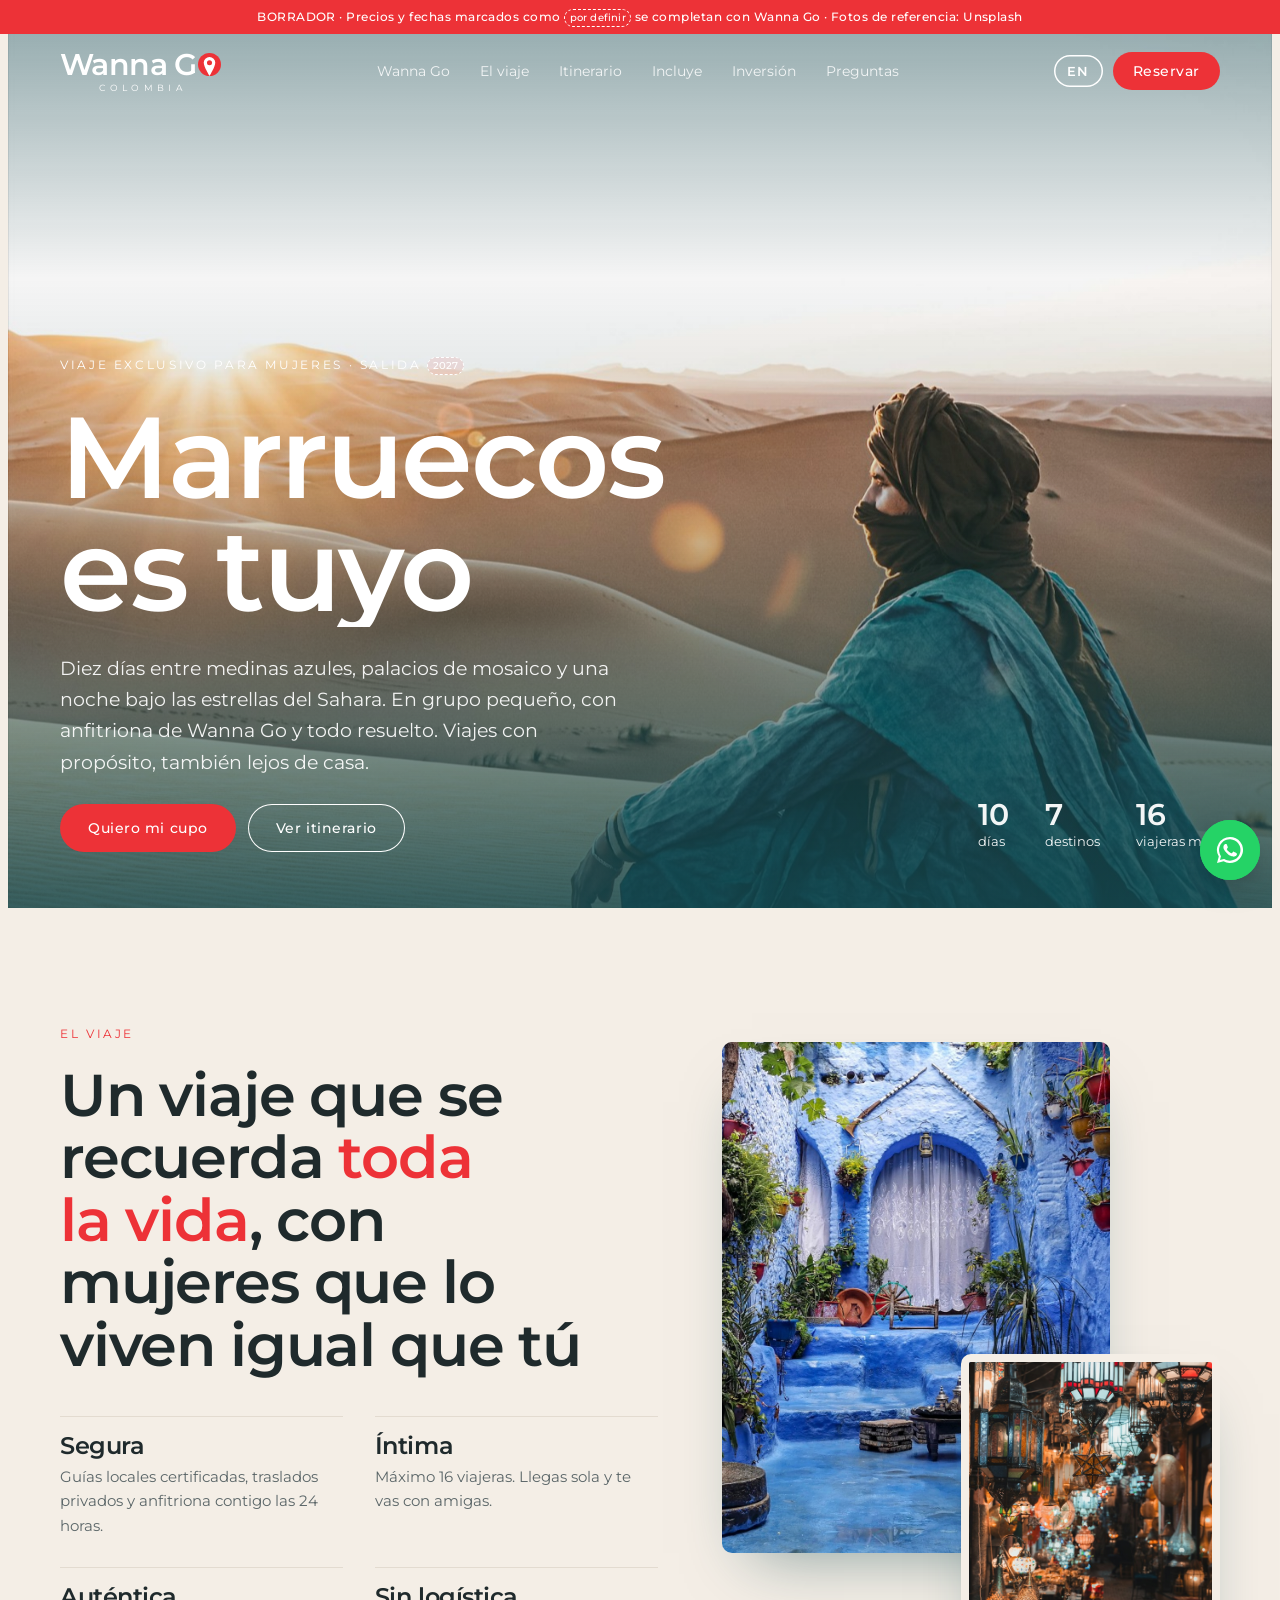
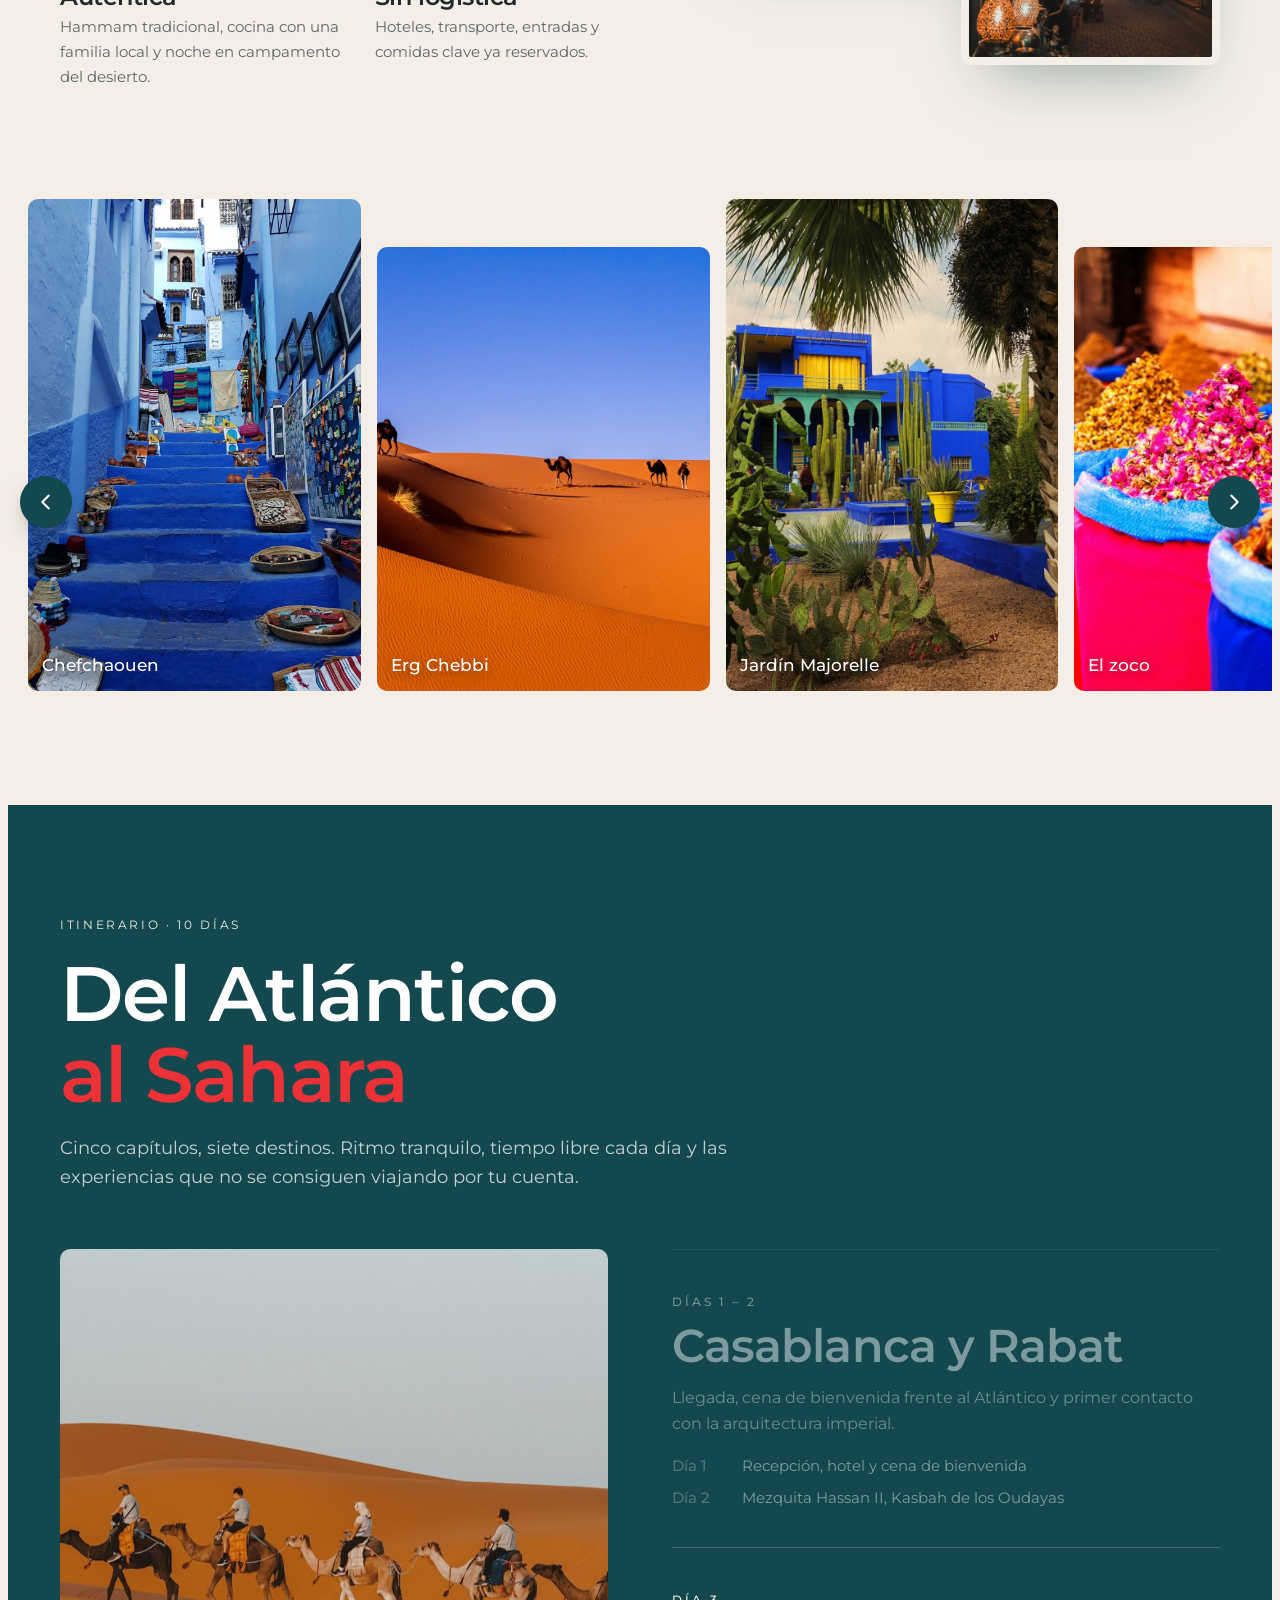
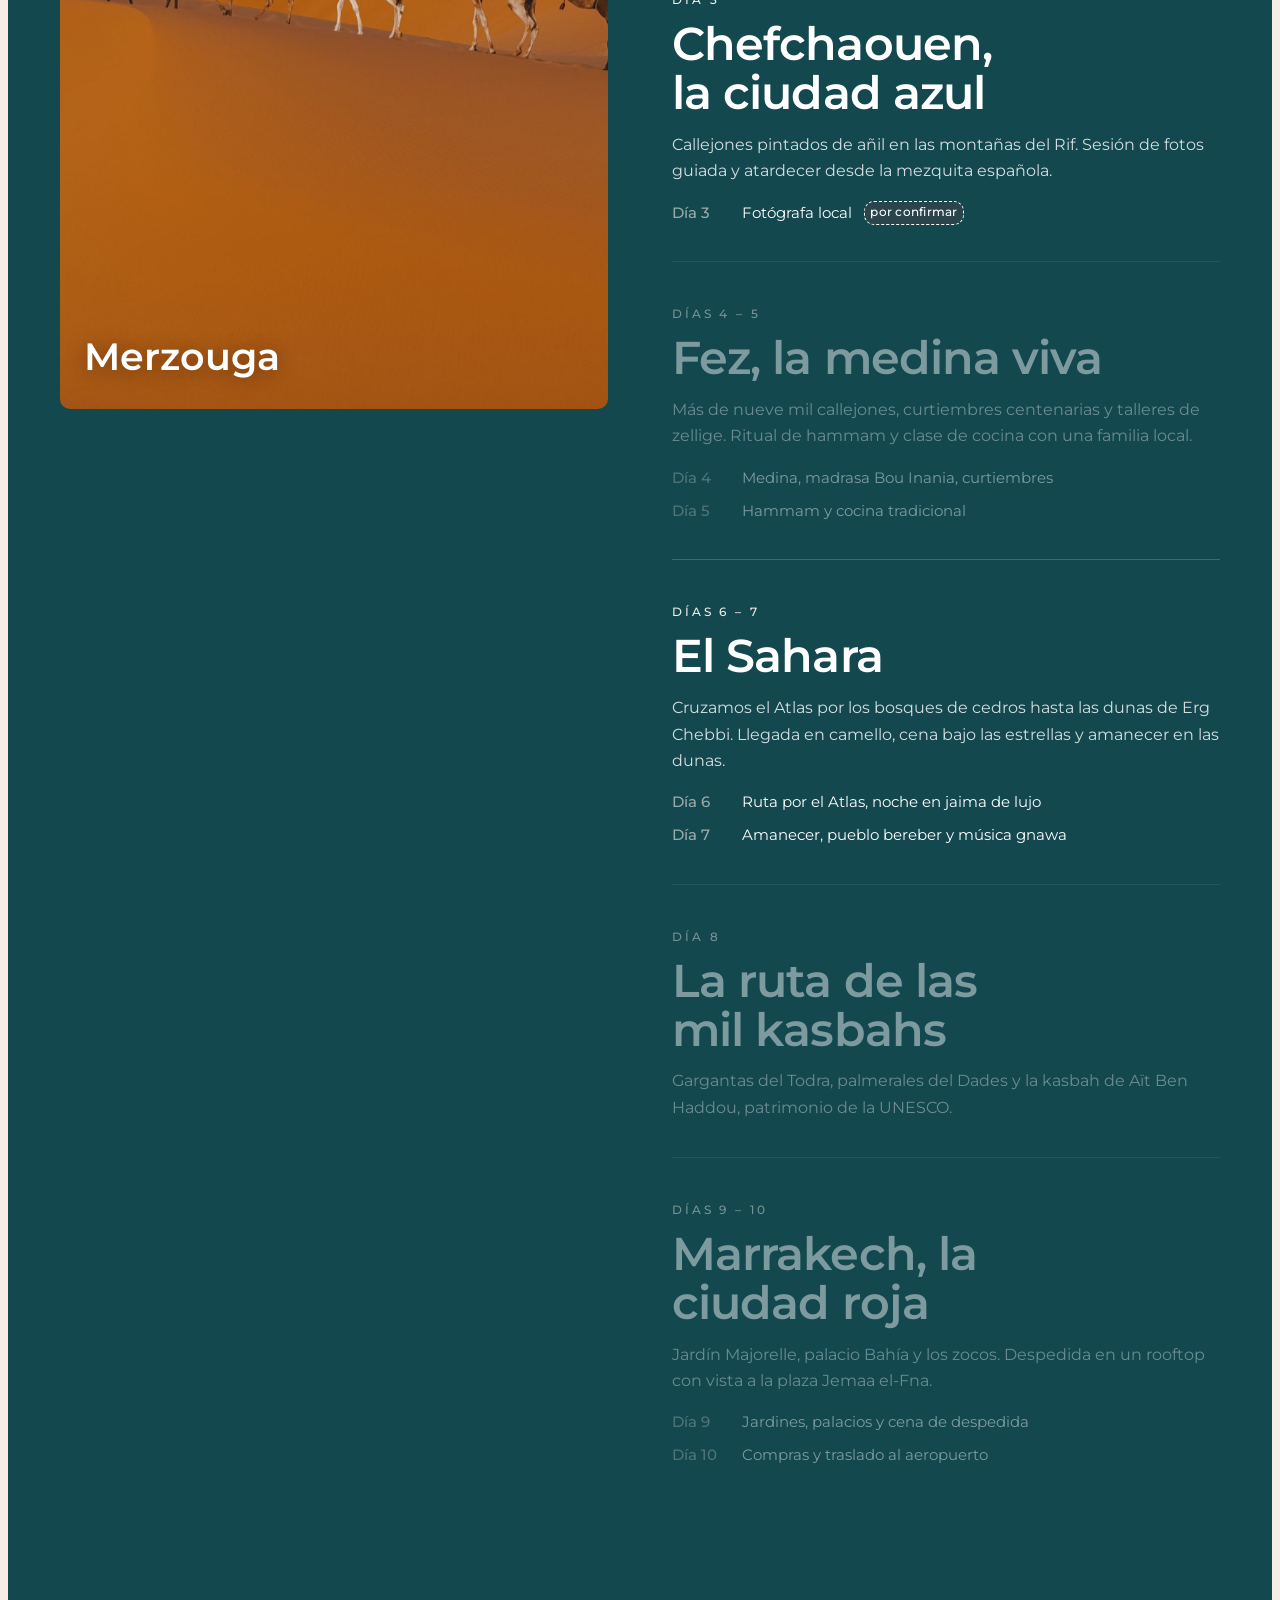
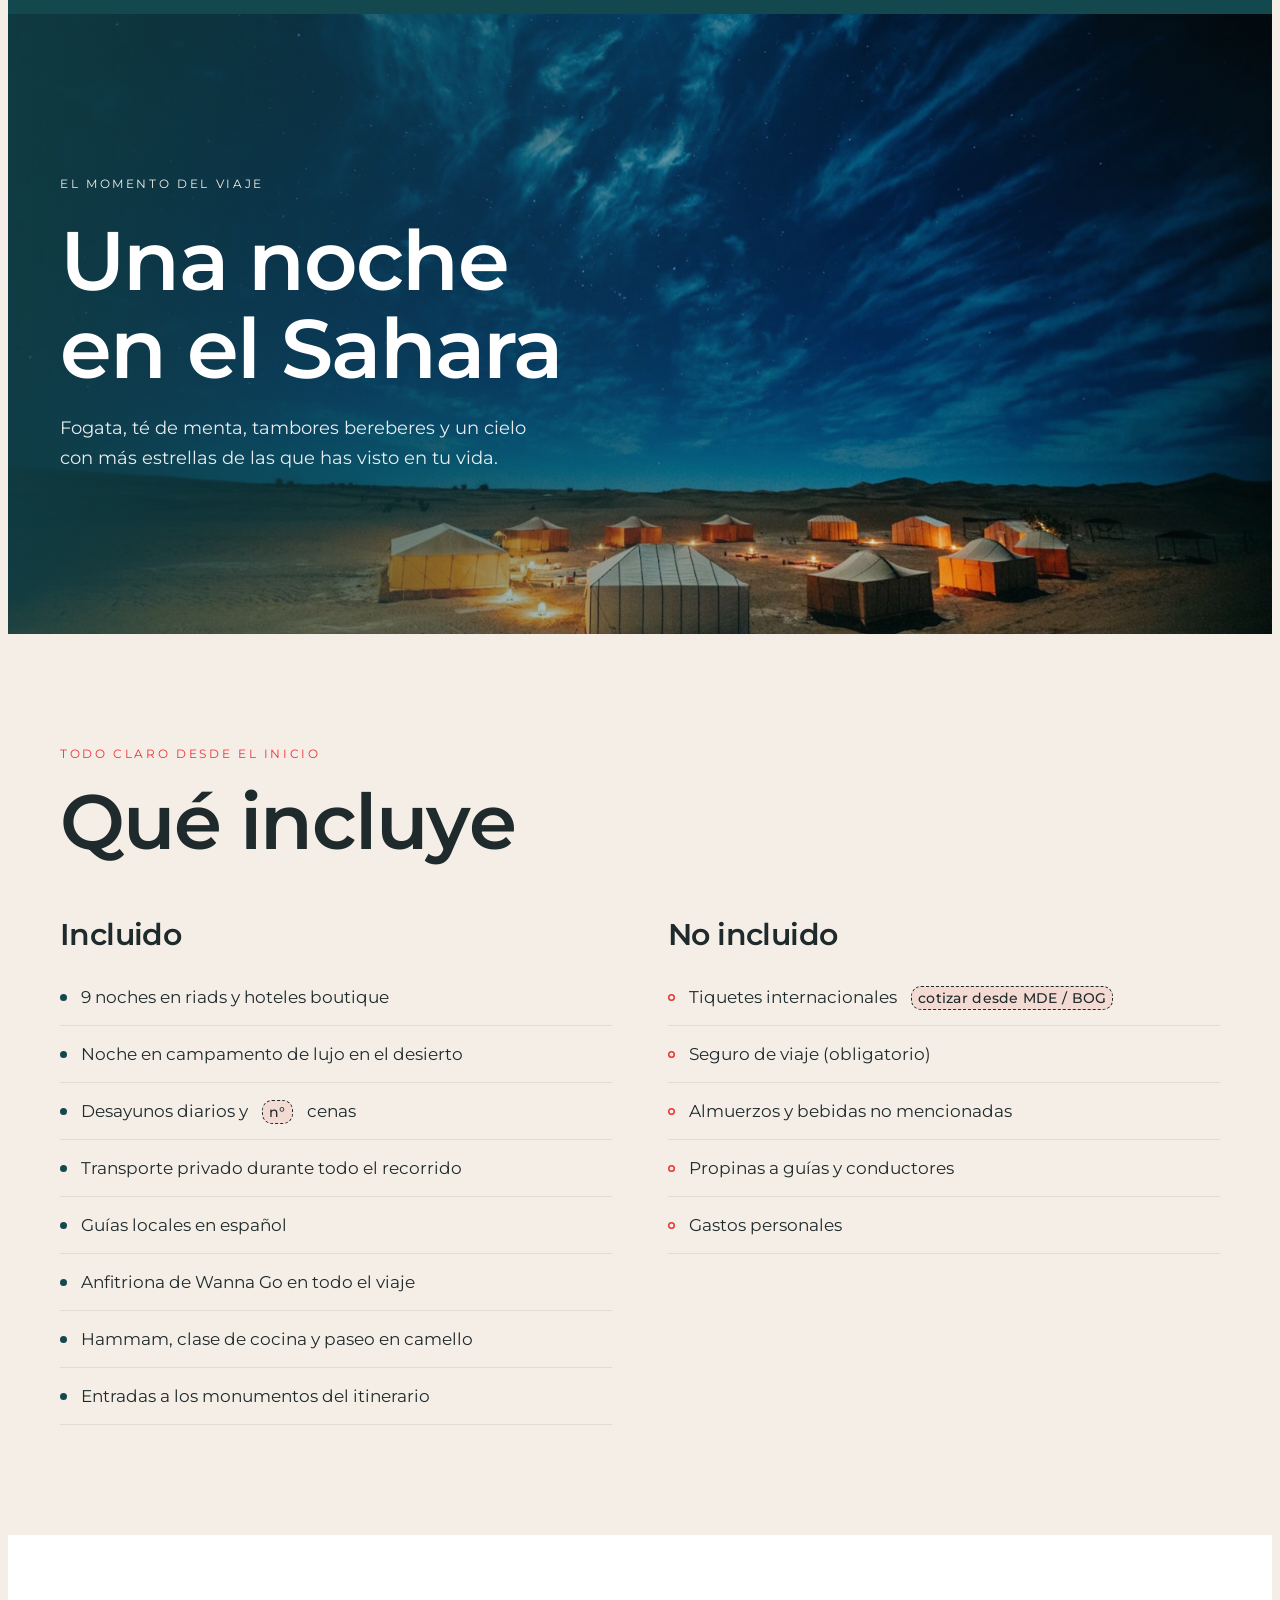
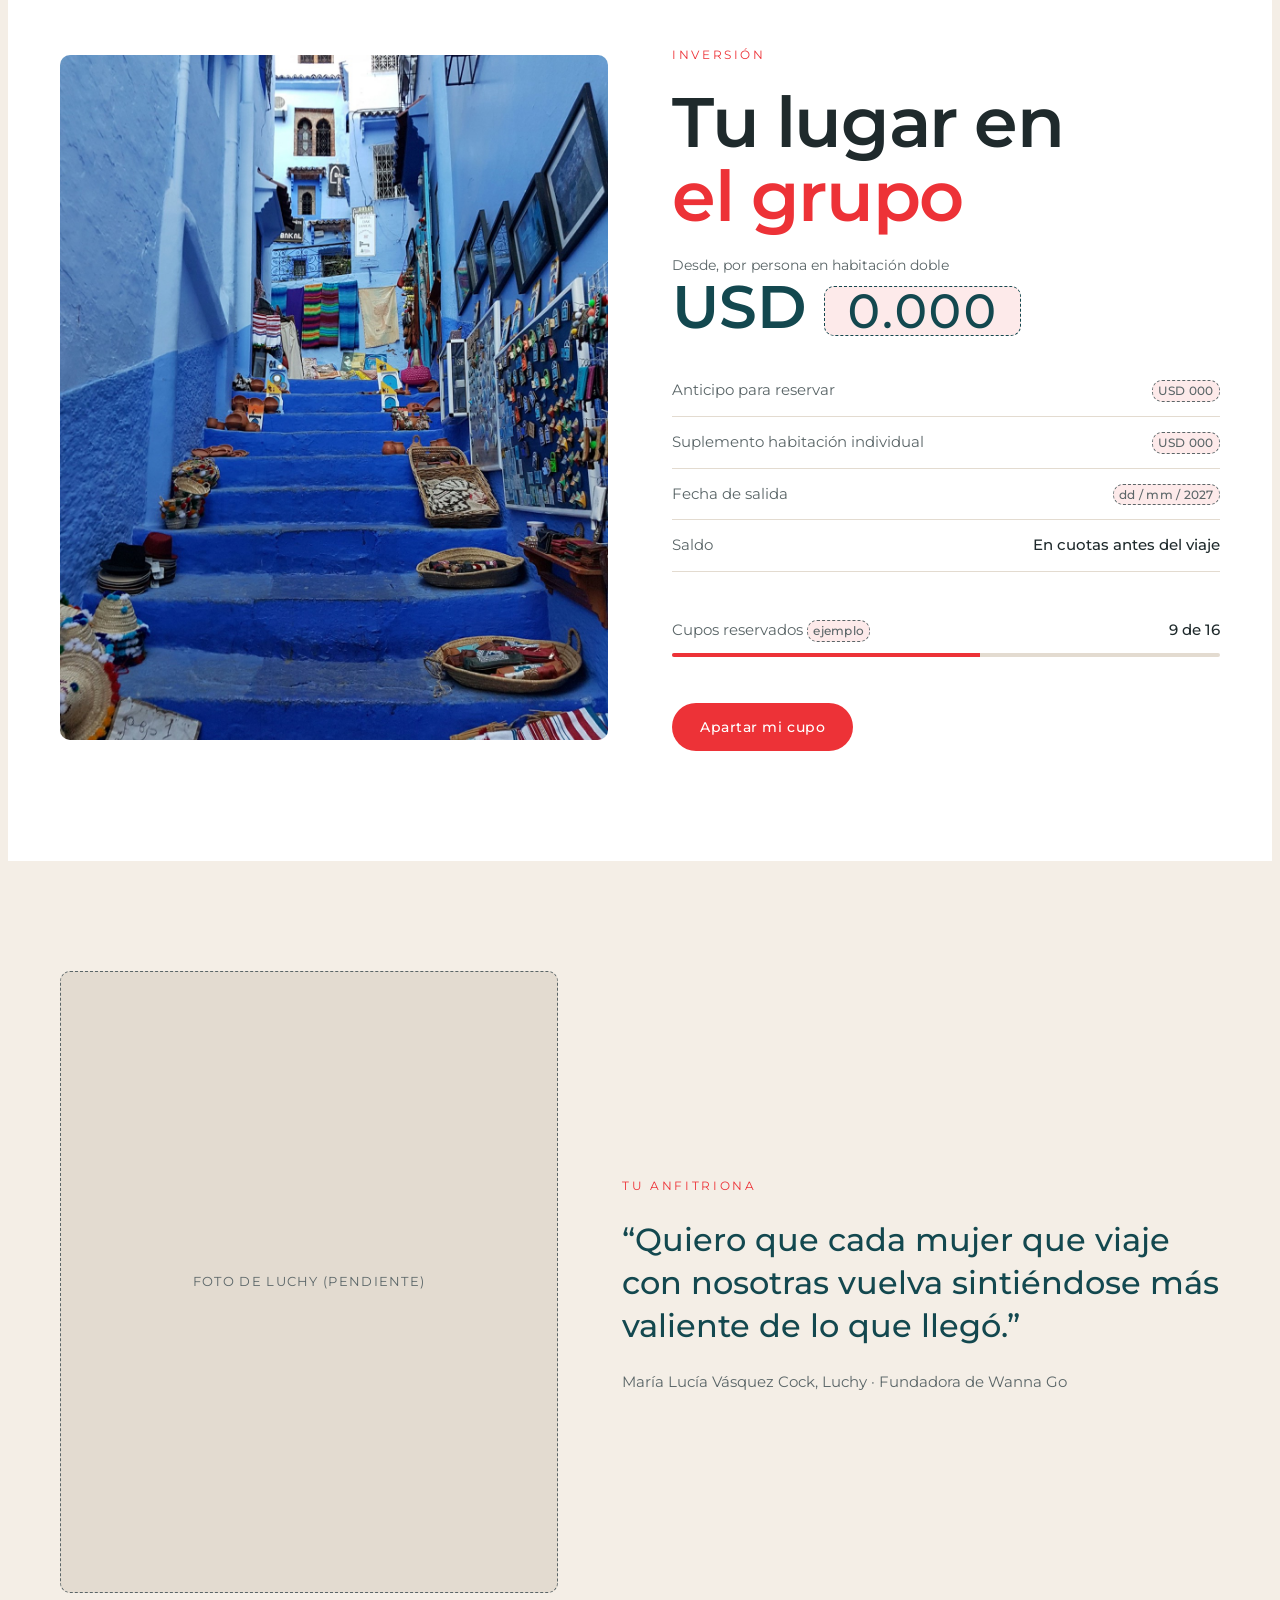
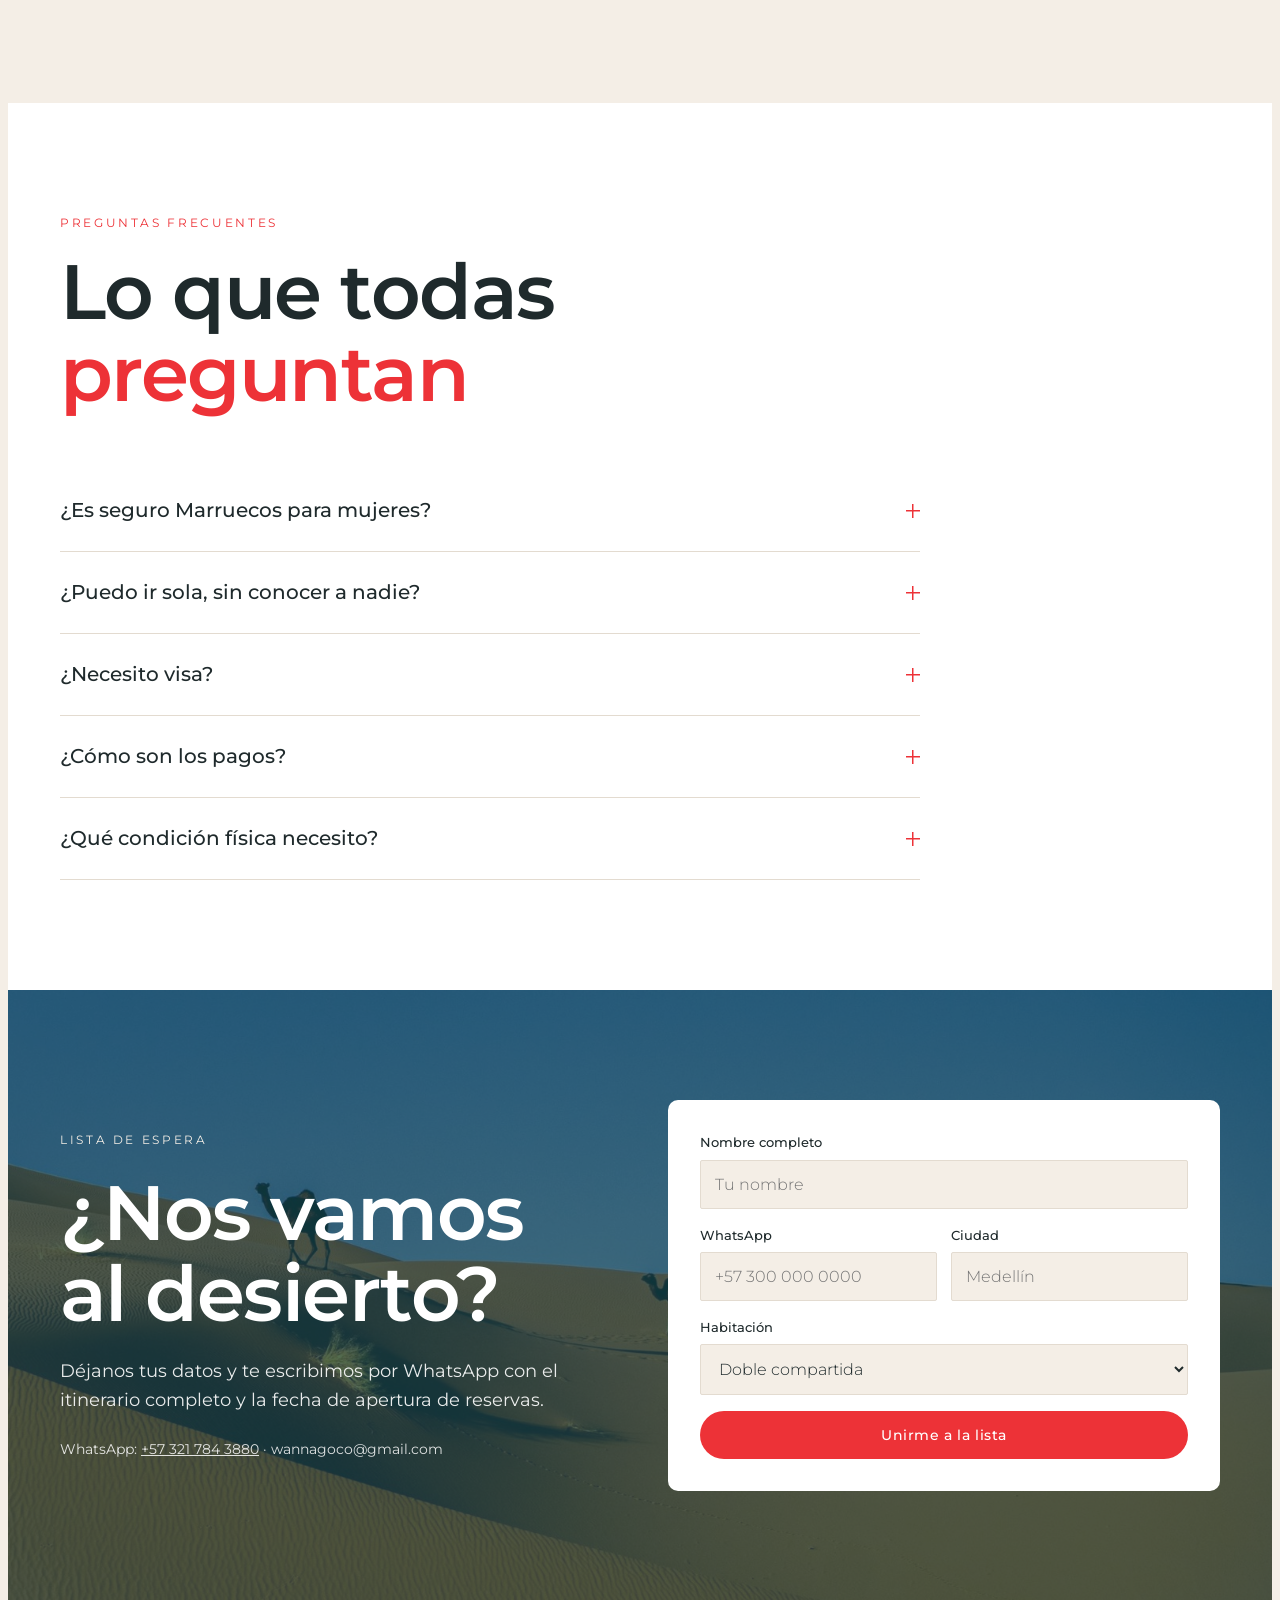
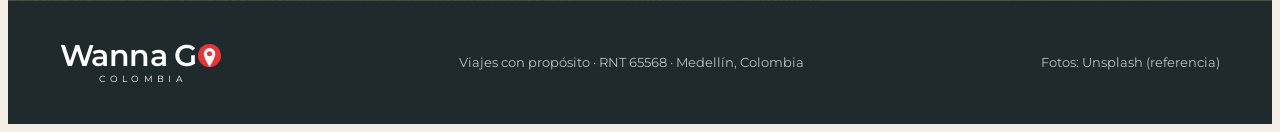
==== commit 400dd688: "WhatsApp flotante y sección de reseñas de Google en movimiento (ES/EN) Co-Authored-By: Claude Opus 5" ====
--- a/marruecos/index.html
+++ b/marruecos/index.html
@@ -199,6 +199,14 @@
 .lang-btn{border:0;background:transparent;color:inherit;box-shadow:inset 0 0 0 1.5px currentColor;border-radius:999px;padding:8px 13px;font:600 13px var(--body);letter-spacing:.08em;cursor:pointer;transition:background .25s,color .25s}
 .lang-btn:hover{background:var(--coral);color:#fff;box-shadow:none}
 .nav-actions{display:flex;align-items:center;gap:10px}
+
+/* WhatsApp flotante */
+.wa-float{position:fixed;z-index:40;right:max(20px,calc(env(safe-area-inset-right,0px) + 16px));bottom:max(20px,calc(env(safe-area-inset-bottom,0px) + 16px));width:60px;height:60px;border-radius:50%;background:#25D366;color:#FFFFFF;display:grid;place-items:center;box-shadow:0 12px 28px -10px rgba(31,42,44,.55);transition:transform .3s cubic-bezier(.2,.8,.2,1)}
+.wa-float:hover{transform:scale(1.08)}
+.wa-float svg{width:32px;height:32px;fill:currentColor}
+.wa-float::before{content:"";position:absolute;inset:0;border-radius:50%;background:#25D366;z-index:-1;animation:wa-pulse 2.6s ease-out infinite}
+@keyframes wa-pulse{0%{transform:scale(1);opacity:.55}80%,100%{transform:scale(1.6);opacity:0}}
+@media (prefers-reduced-motion:reduce){.wa-float::before{animation:none}}
 </style>
 <link rel="stylesheet" href="../carrusel.css">
 </head>
@@ -463,6 +471,8 @@
   </div>
 </footer>
 
+<a class="wa-float" href="https://wa.me/573122899185" target="_blank" rel="noopener" aria-label="Escríbenos por WhatsApp"><svg viewBox="0 0 32 32"><path d="M16 3a13 13 0 0 0-11.2 19.6L3 29l6.6-1.7A13 13 0 1 0 16 3zm0 23.7c-2 0-4-.6-5.7-1.6l-.4-.2-3.9 1 1-3.8-.3-.4A10.7 10.7 0 1 1 16 26.7zm5.9-8c-.3-.2-1.9-1-2.2-1-.3-.1-.5-.2-.7.2l-1 1.2c-.2.2-.4.3-.7.1-.3-.2-1.4-.5-2.6-1.6-1-.9-1.6-1.9-1.8-2.2-.2-.3 0-.5.1-.7l.5-.6.3-.5v-.6l-1-2.4c-.3-.6-.5-.5-.7-.5h-.6c-.2 0-.6.1-.9.4-.3.3-1.2 1.1-1.2 2.8s1.2 3.2 1.4 3.5c.2.2 2.4 3.6 5.7 5 2.8 1.1 3.4.9 4 .8.6-.1 1.9-.8 2.2-1.5.3-.8.3-1.4.2-1.5l-.6-.4z"/></svg></a>
+
 <script>
 const reduce = matchMedia('(prefers-reduced-motion: reduce)').matches;
 
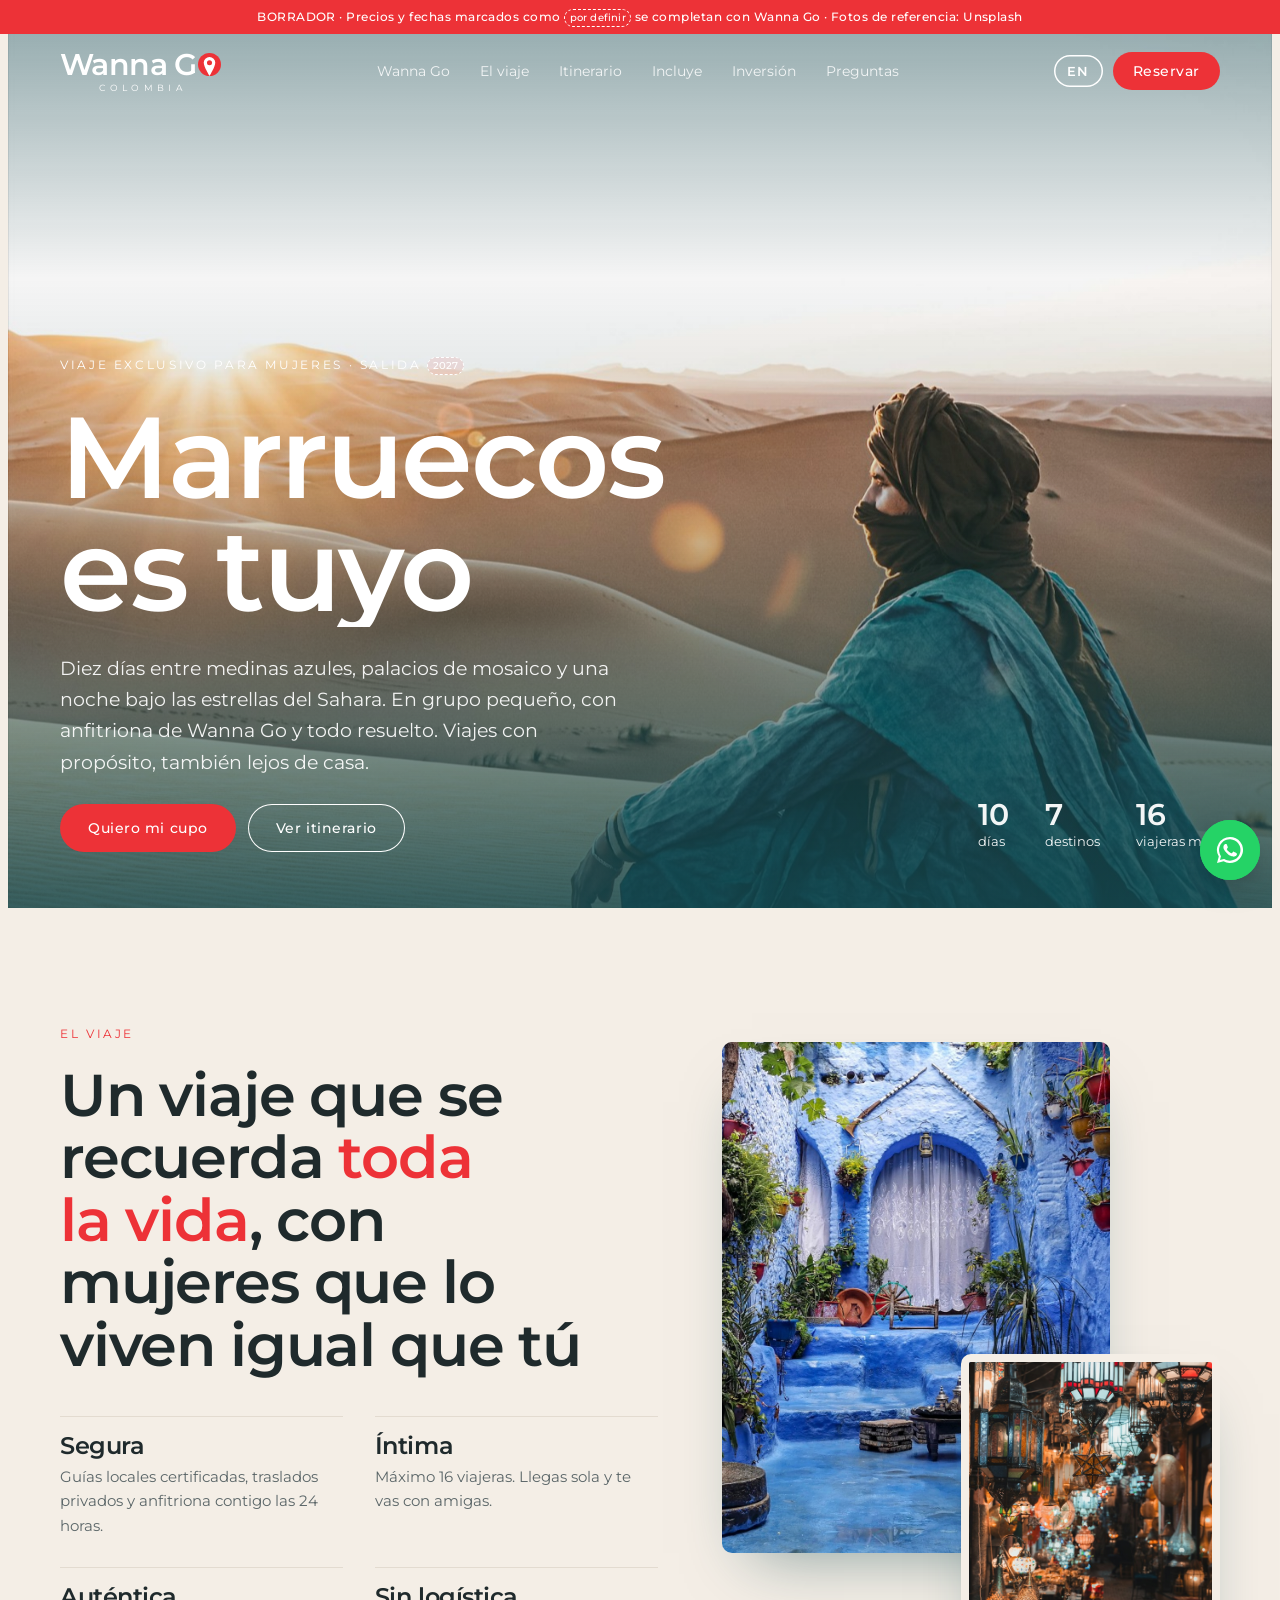
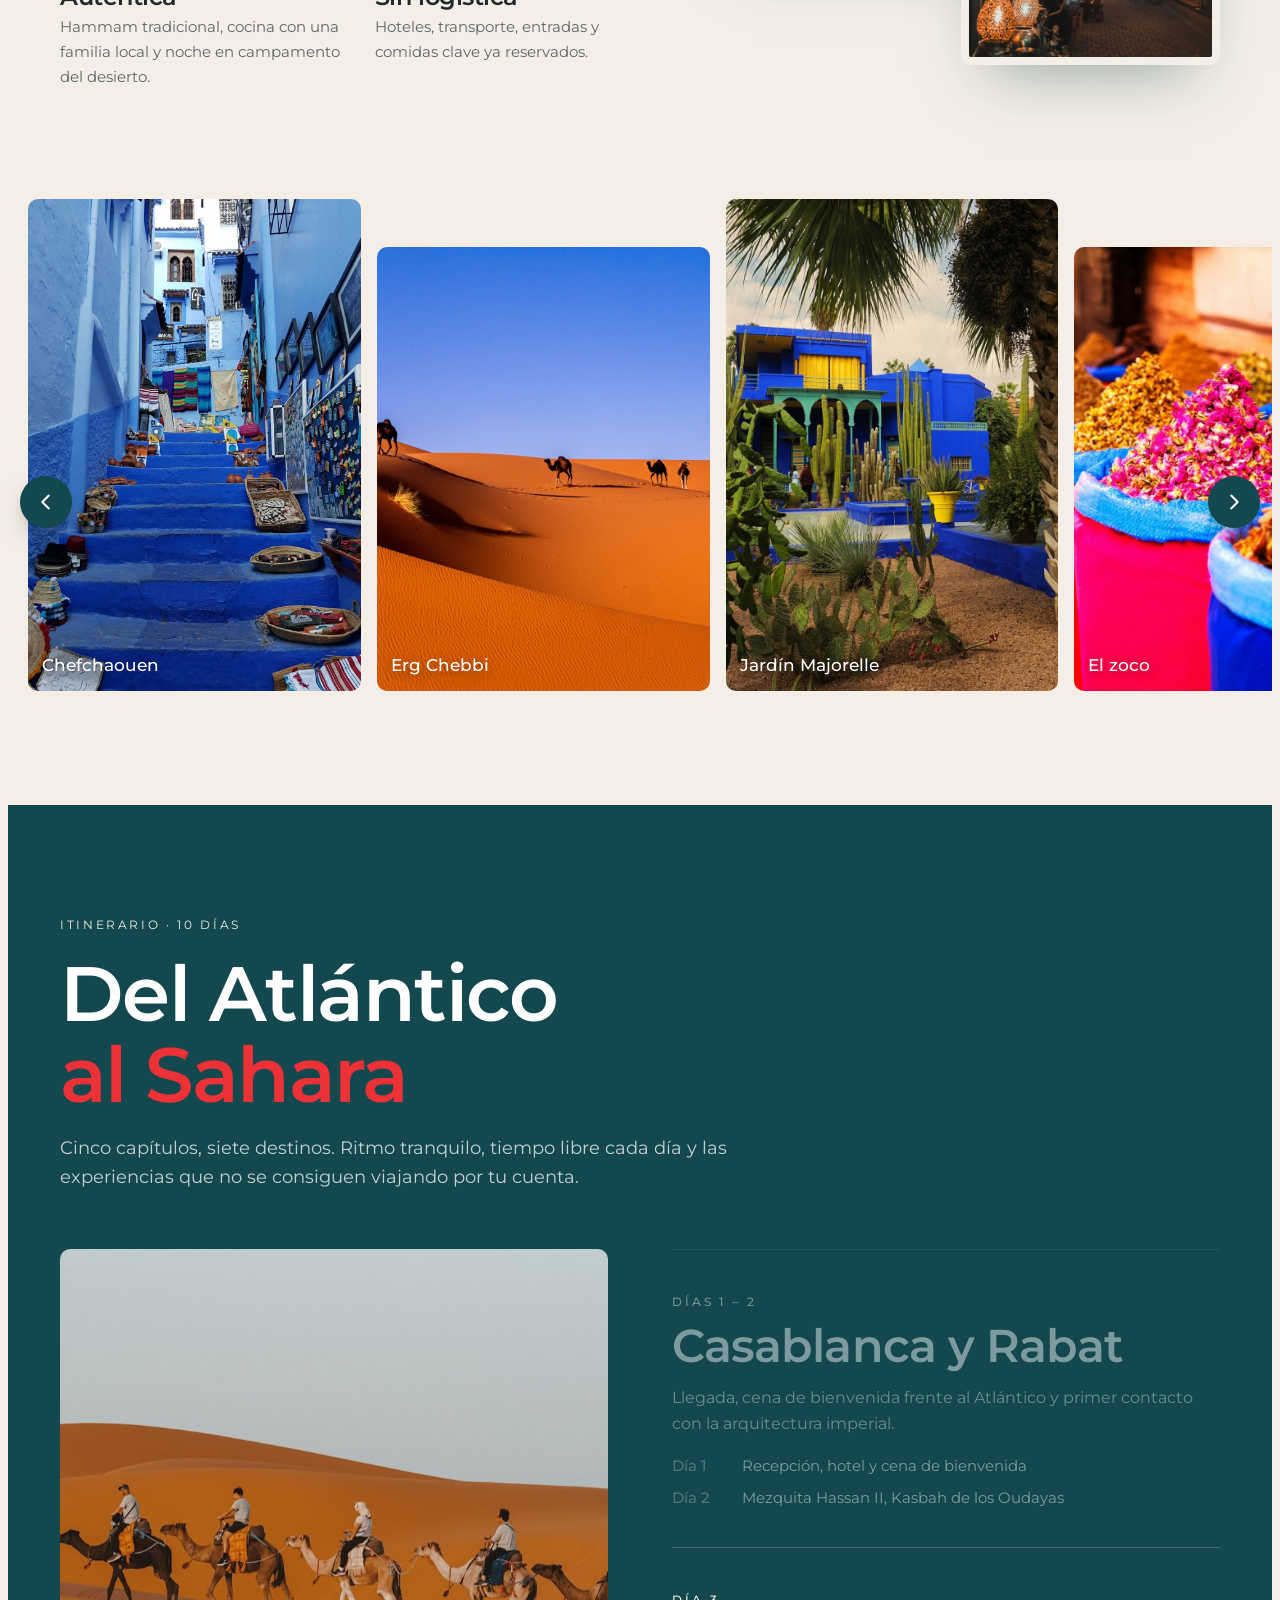
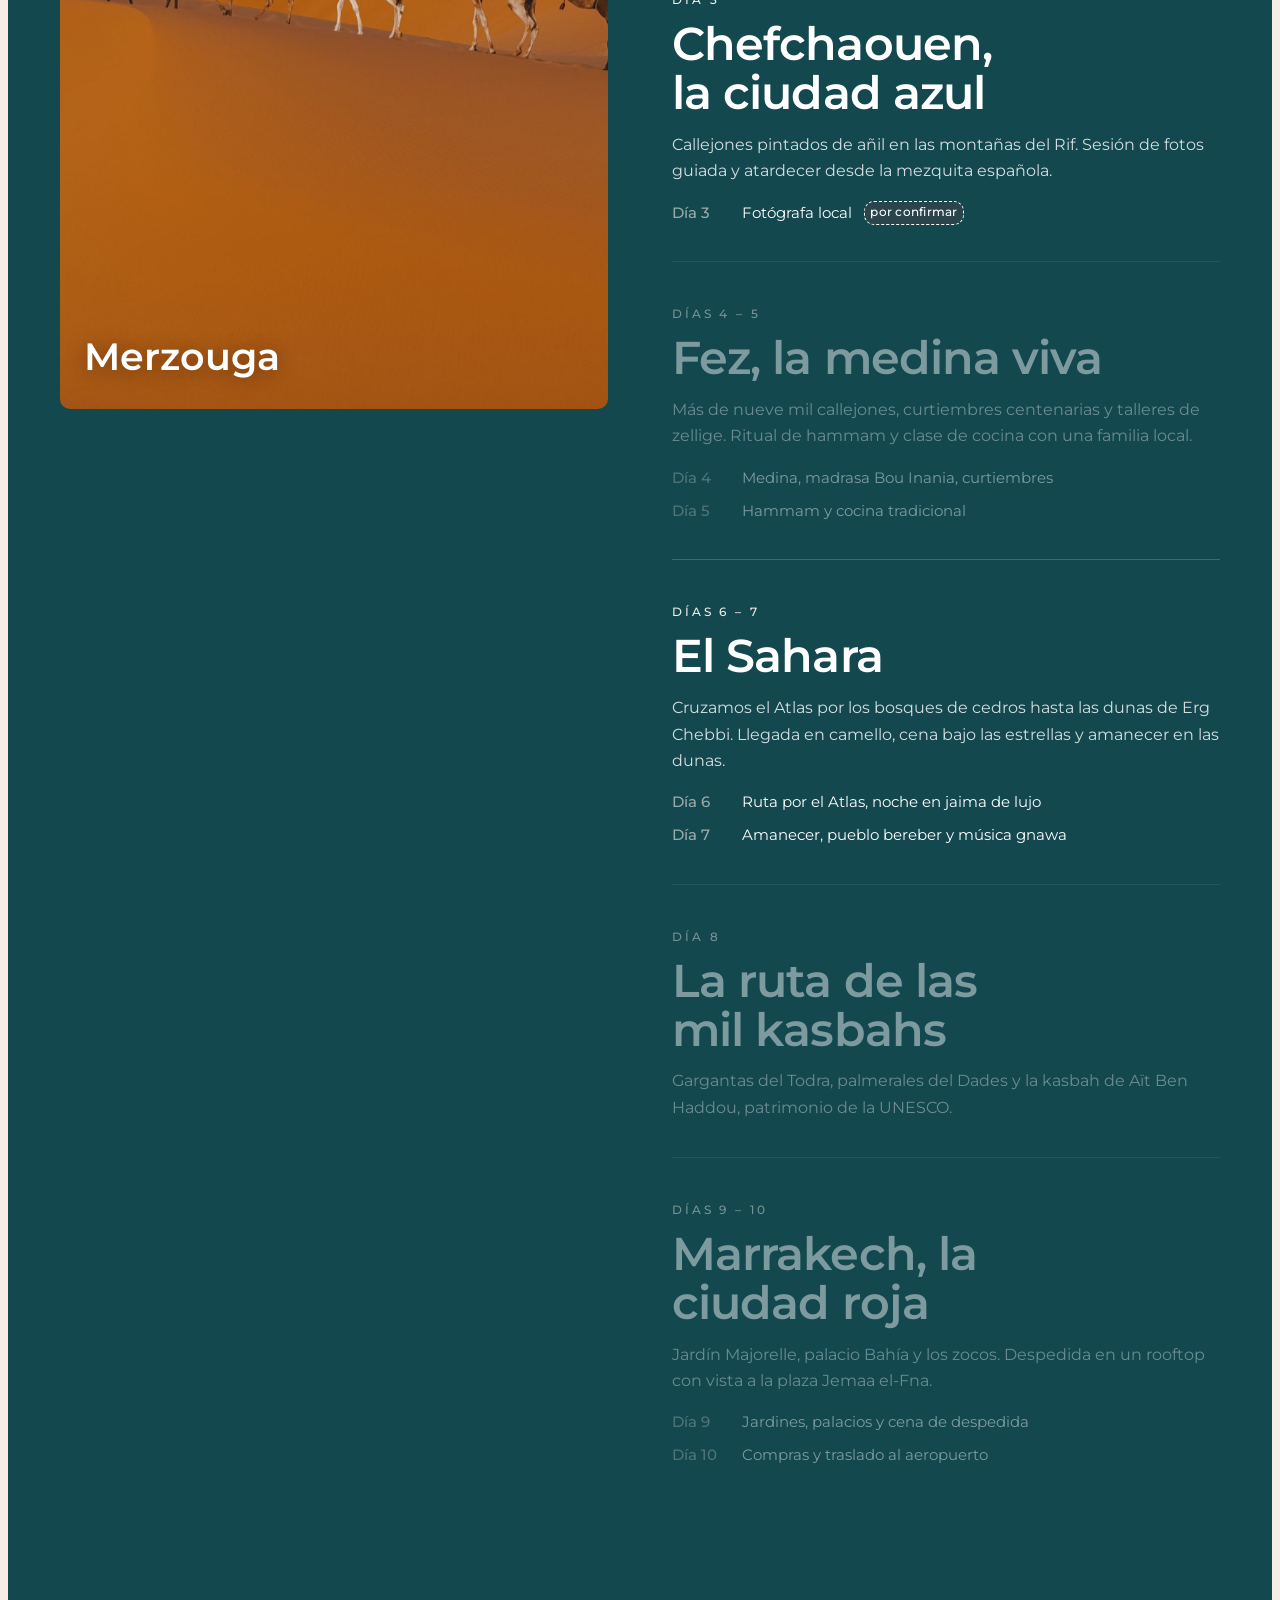
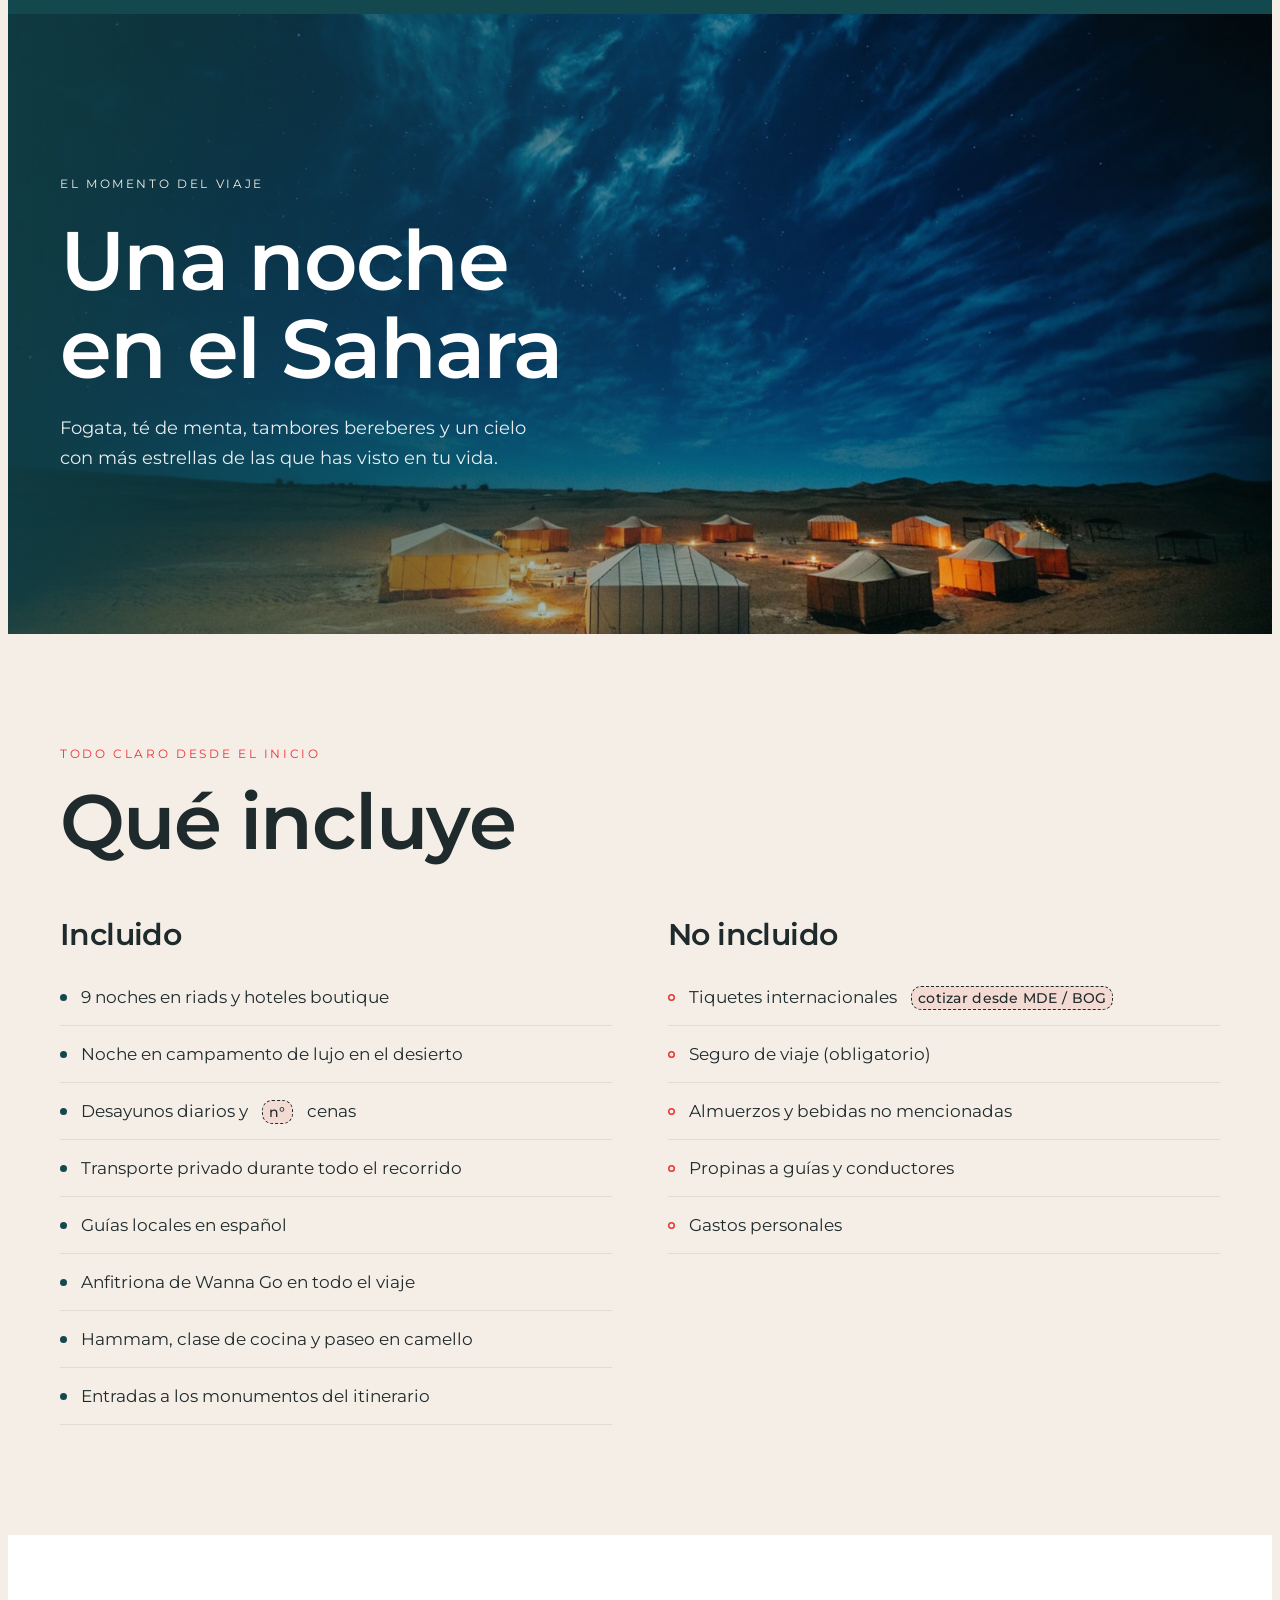
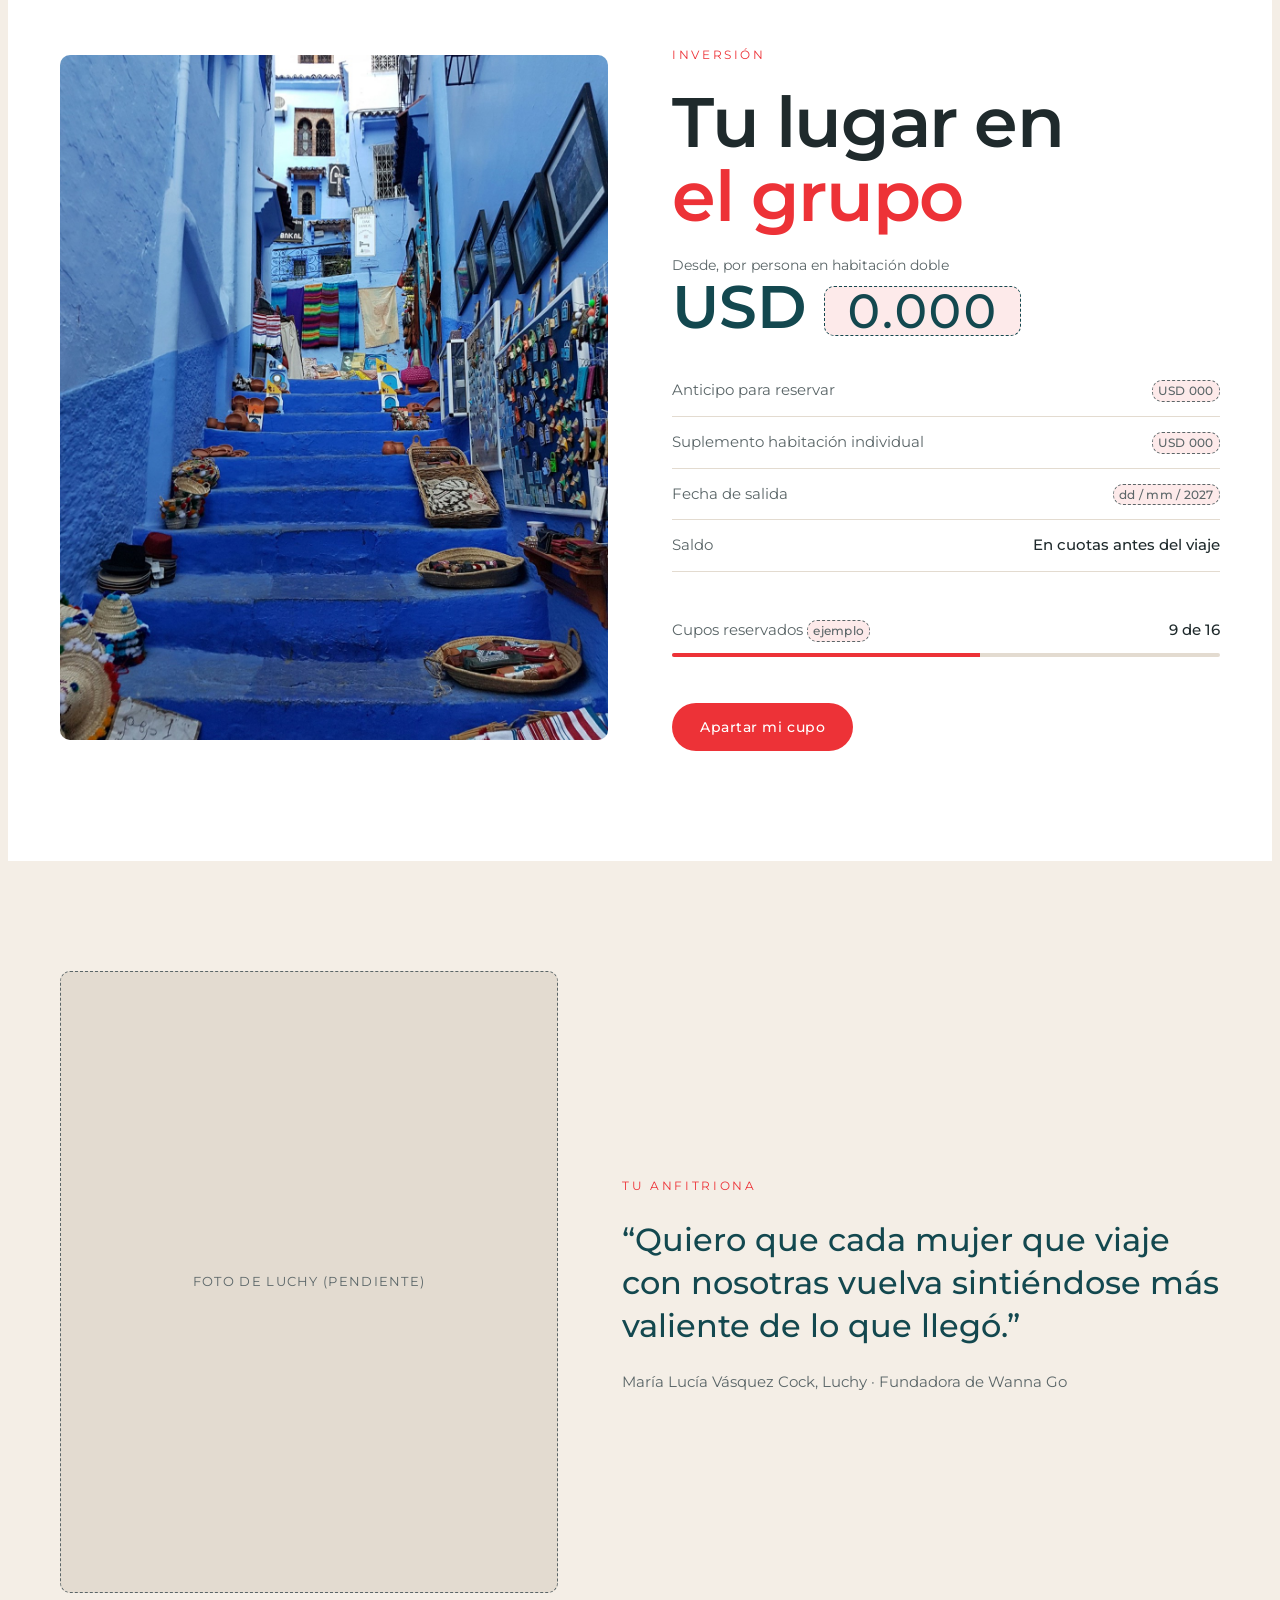
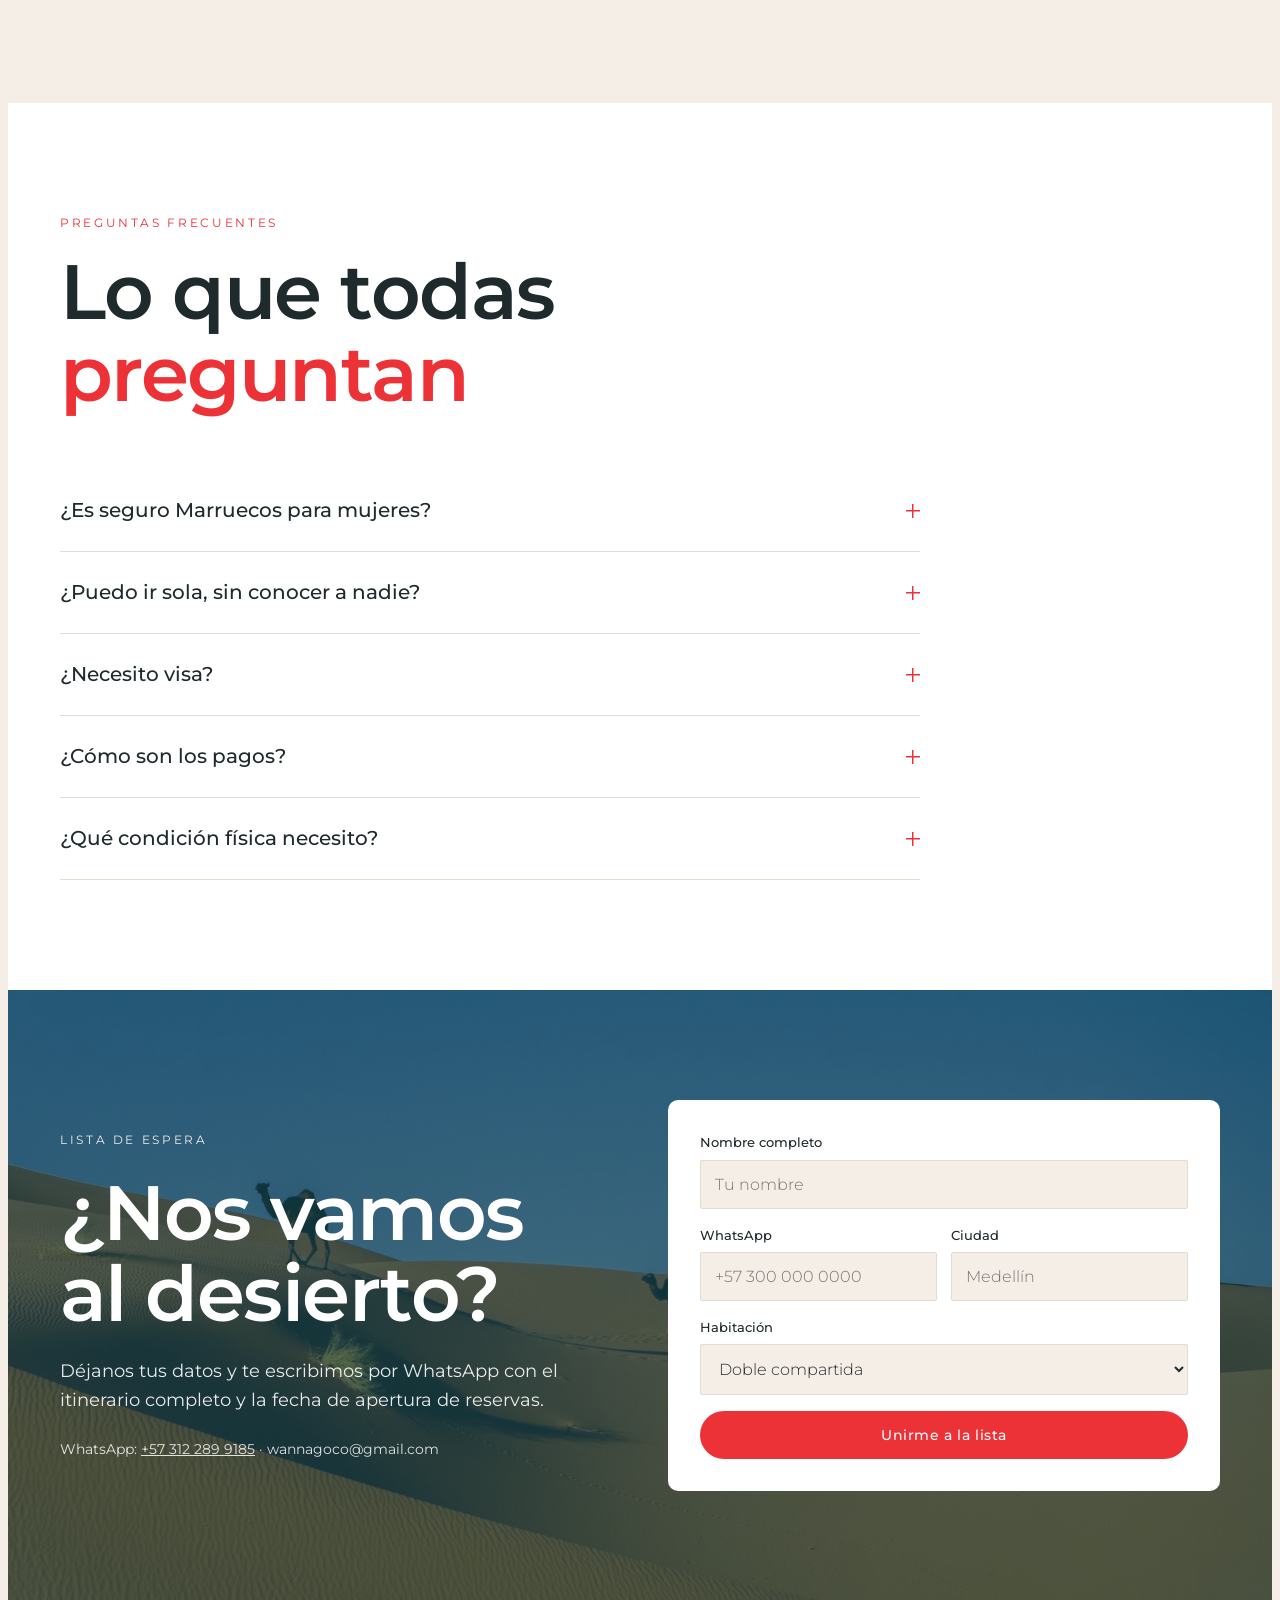
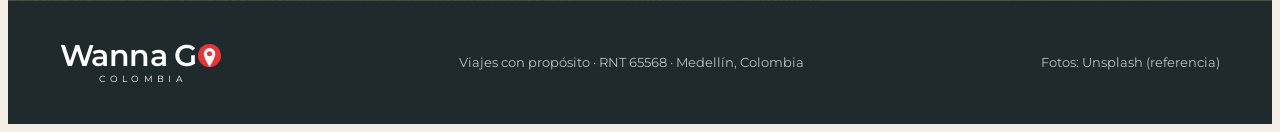
==== commit cf83988d: "Todos los enlaces de WhatsApp al +57 312 289 9185 Co-Authored-By: Claude Opus 5.5 <noreply@anthropic" ====
--- a/marruecos/index.html
+++ b/marruecos/index.html
@@ -446,7 +446,7 @@
       <span class="kicker" style="color:var(--sand)">Lista de espera</span>
       <h2>¿Nos vamos <em style="color:#fff">al desierto?</em></h2>
       <p style="font-size:18px;max-width:42ch;opacity:.9">Déjanos tus datos y te escribimos por WhatsApp con el itinerario completo y la fecha de apertura de reservas.</p>
-      <p style="font-size:14px;opacity:.85">WhatsApp: <a href="https://wa.me/573217843880" target="_blank" rel="noopener">+57 321 784 3880</a> · wannagoco@gmail.com</p>
+      <p style="font-size:14px;opacity:.85">WhatsApp: <a href="https://wa.me/573122899185" target="_blank" rel="noopener">+57 312 289 9185</a> · wannagoco@gmail.com</p>
     </div>
     <form id="lead" class="rv" novalidate>
       <label for="f-name">Nombre completo<input id="f-name" name="name" autocomplete="name" placeholder="Tu nombre"></label>
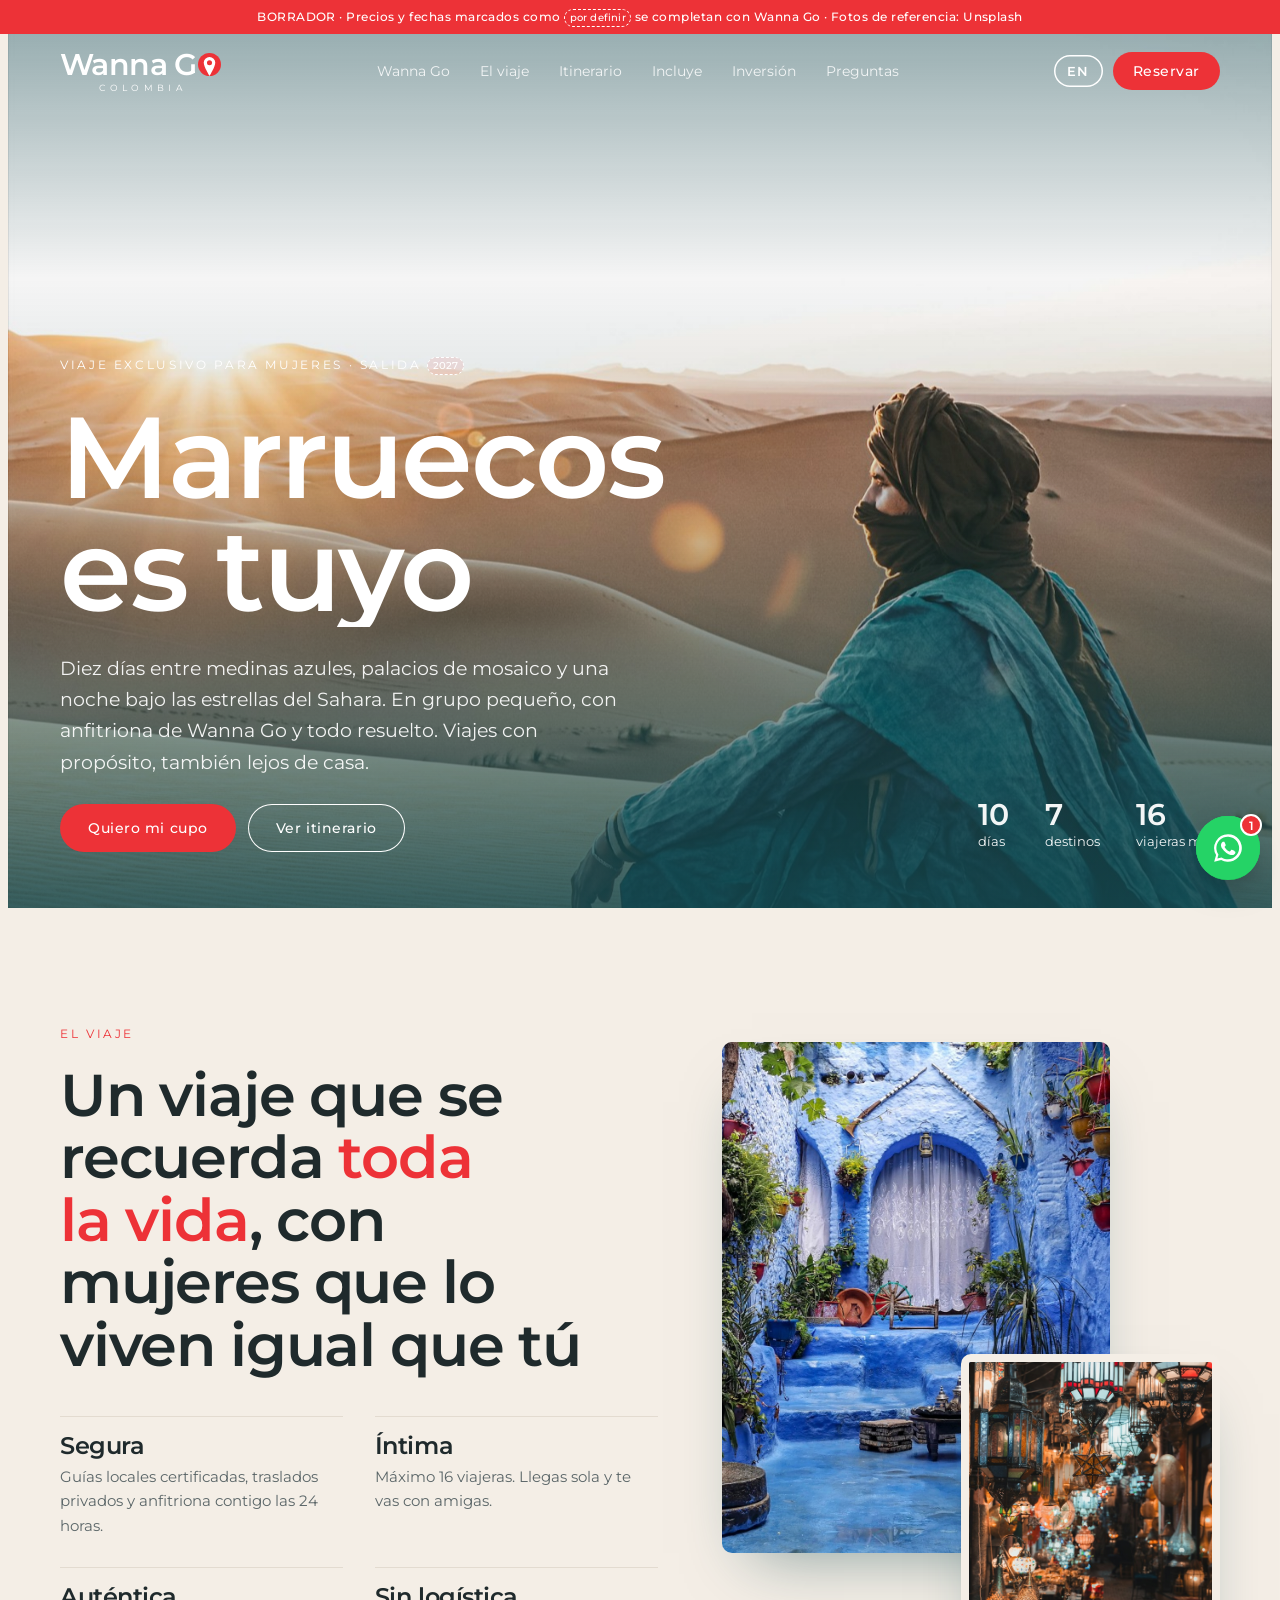
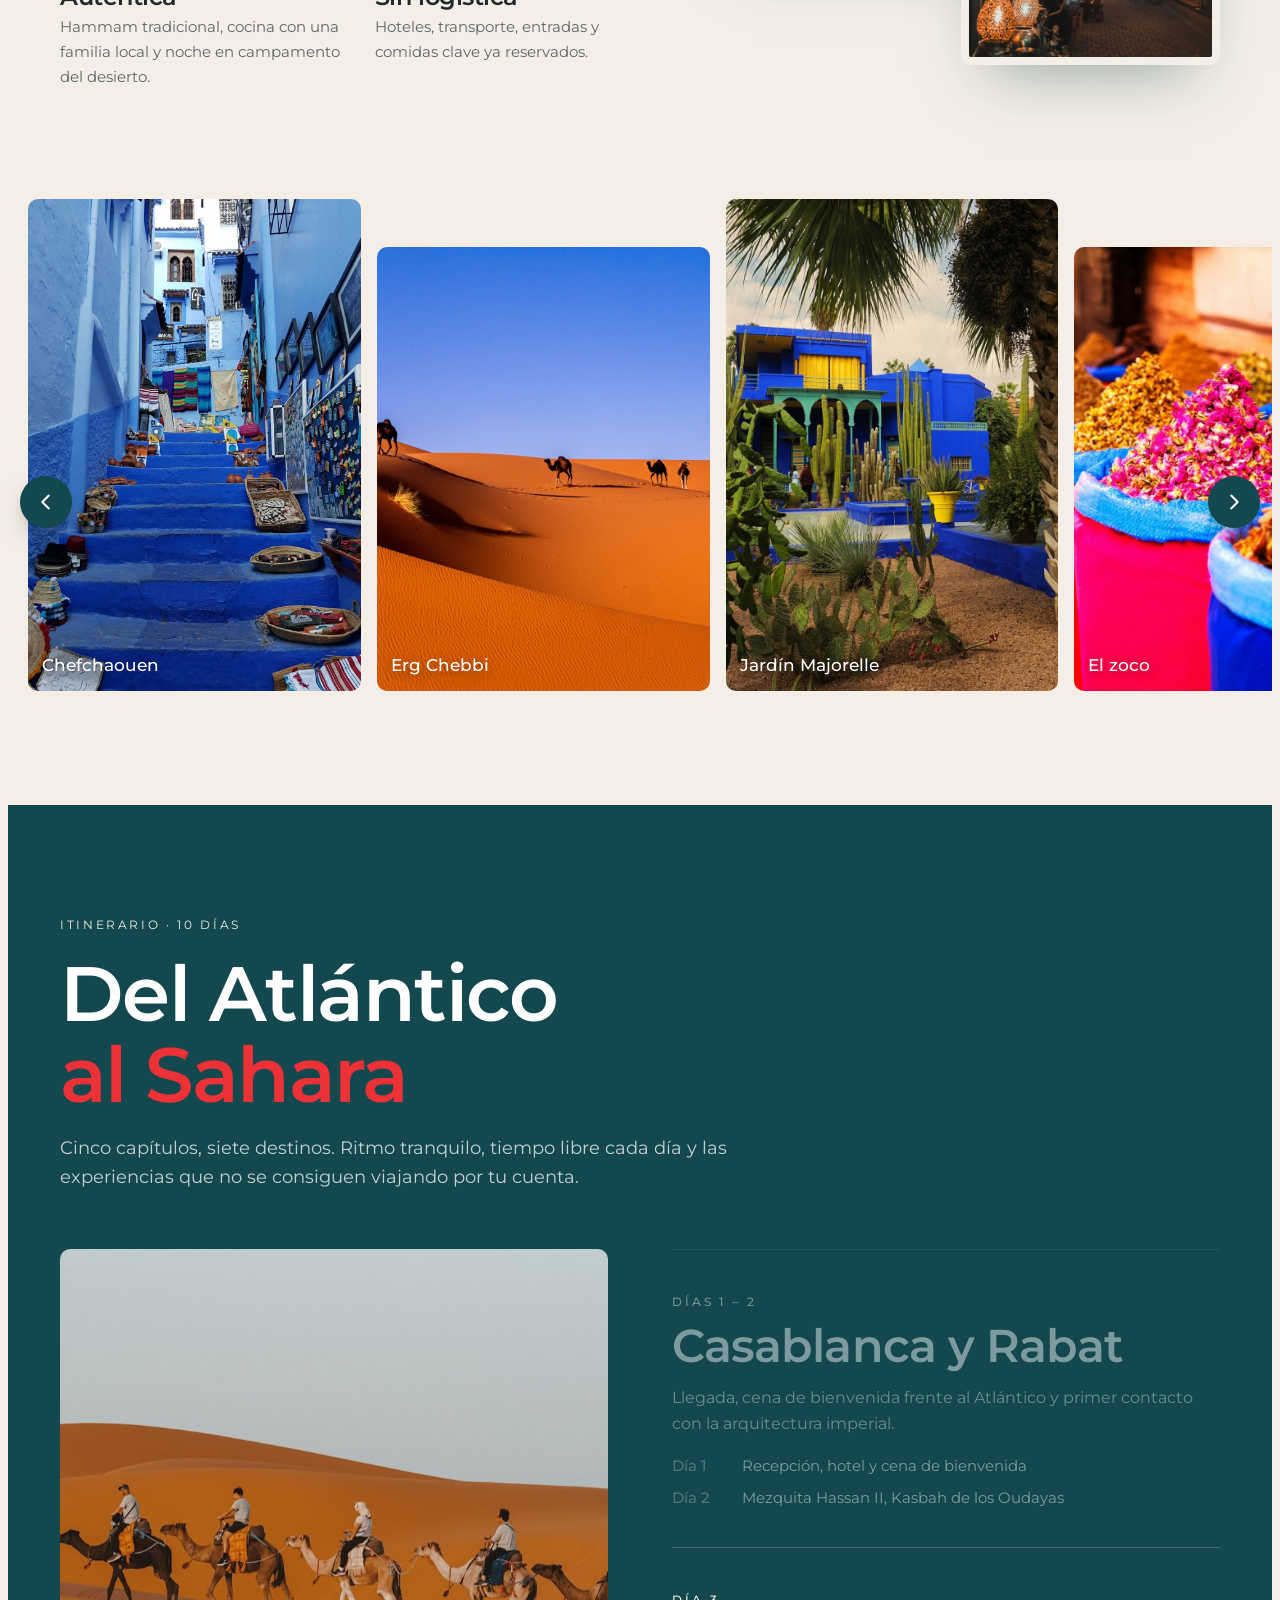
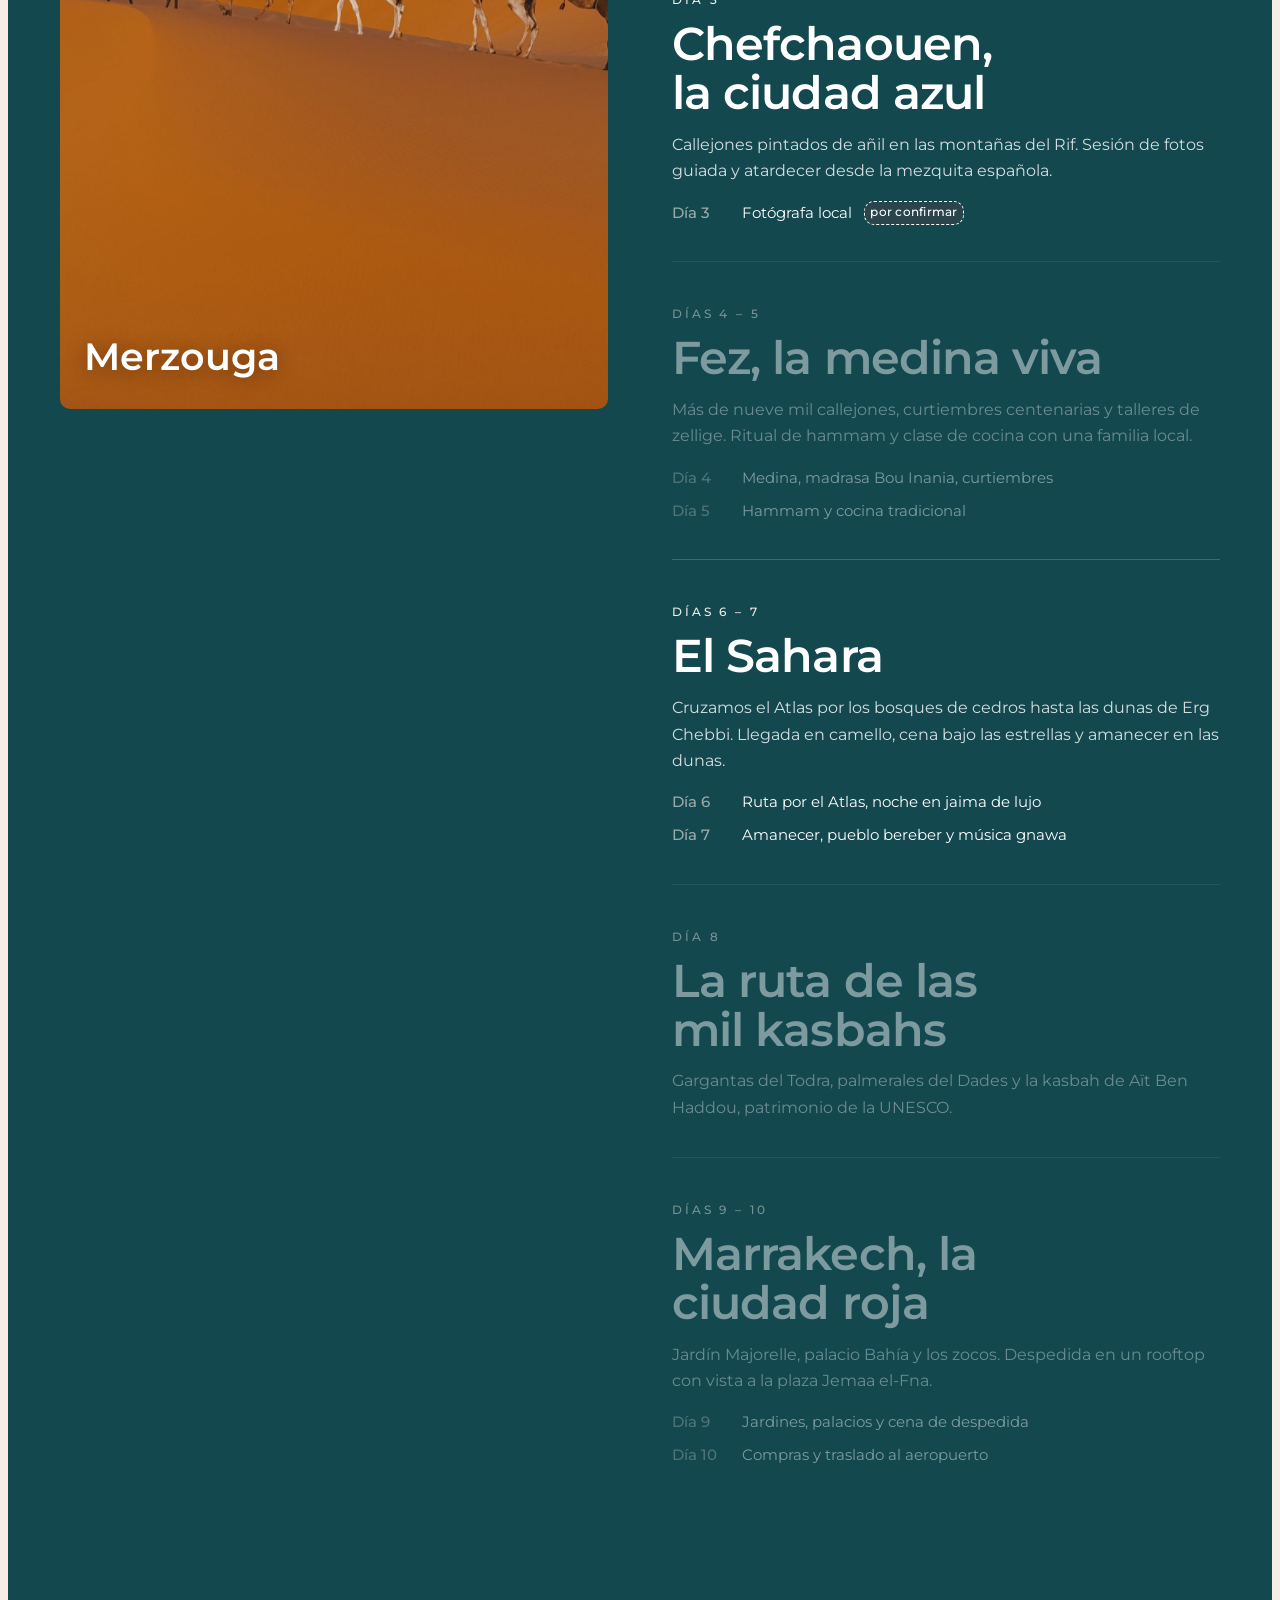
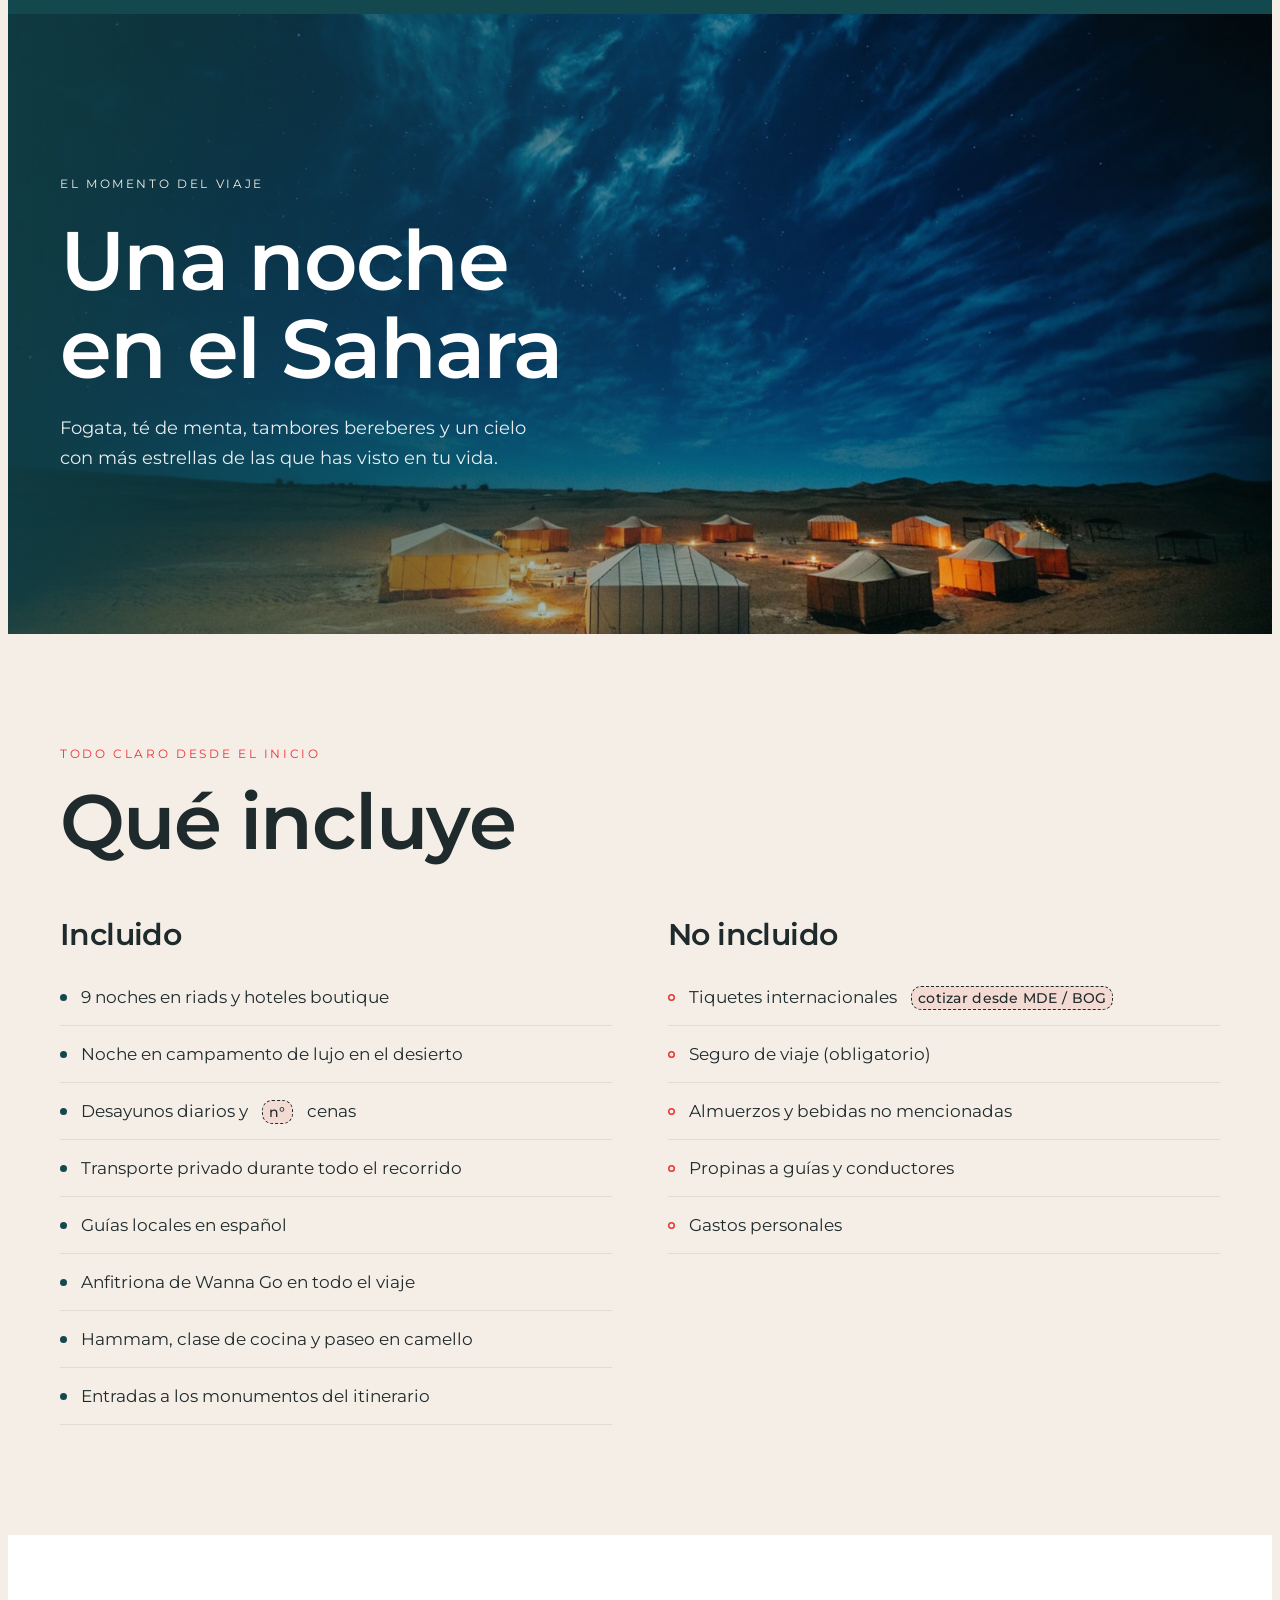
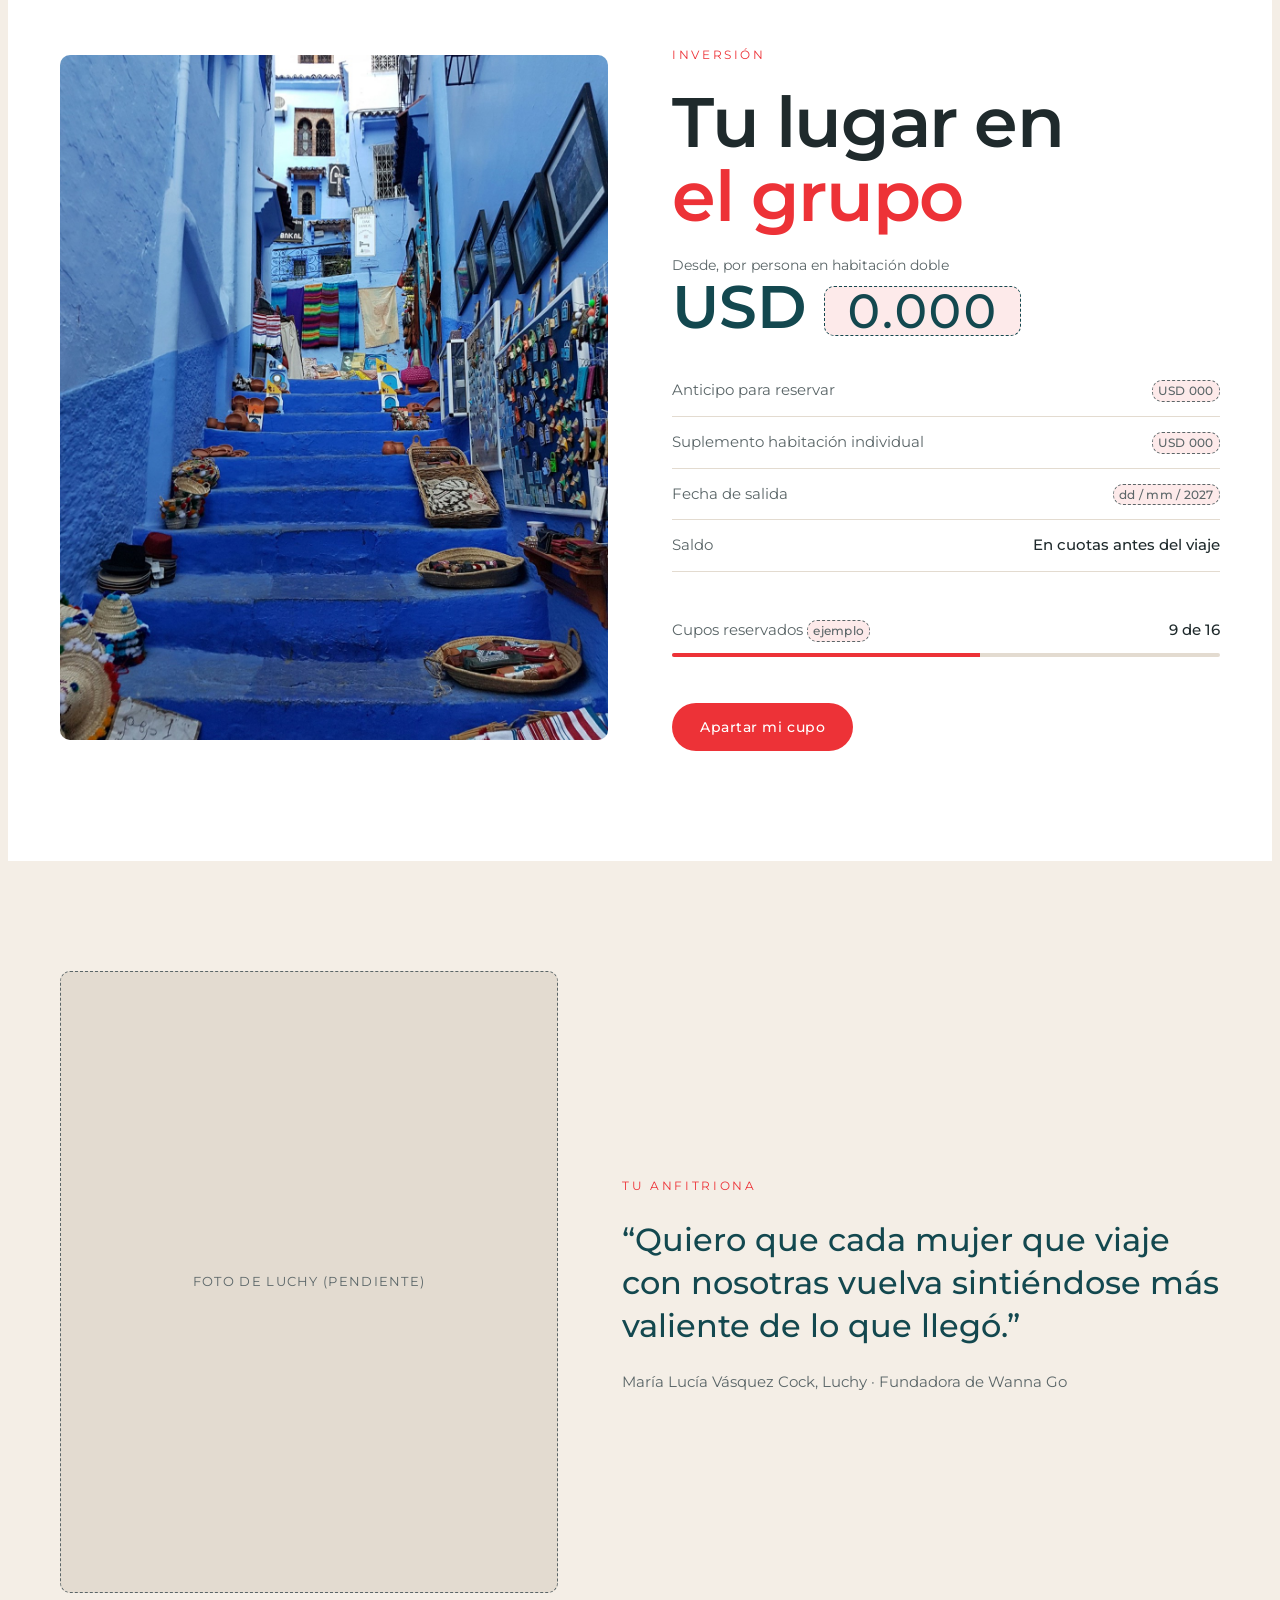
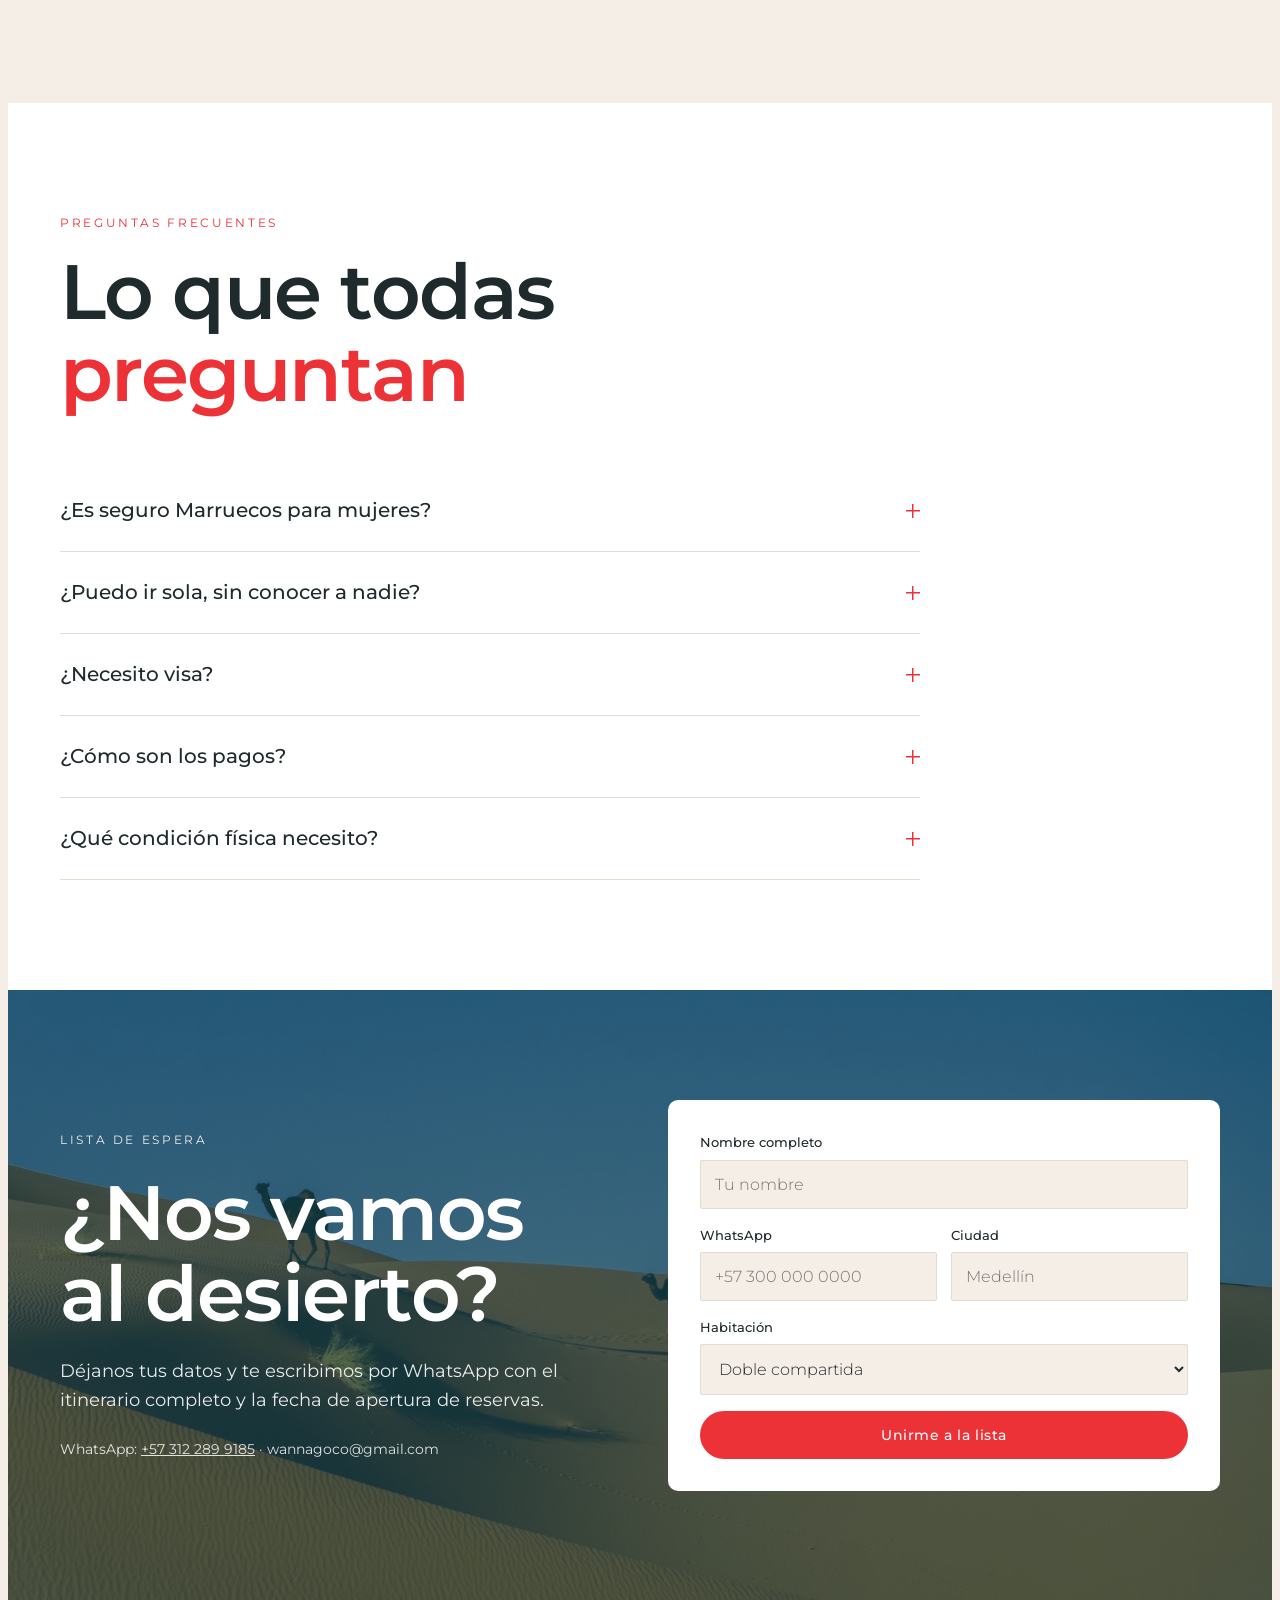
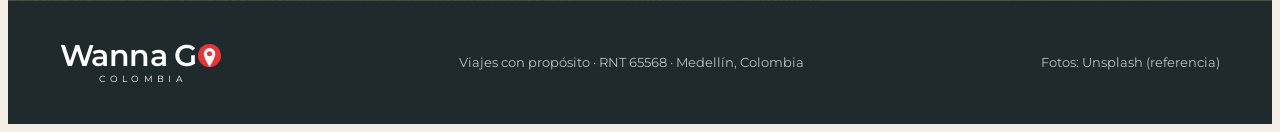
==== commit 8dff3d3e: "Botón de WhatsApp animado: saludo, sacudida, aros y aviso Co-Authored-By: Claude Opus 5.5 <noreply@a" ====
--- a/marruecos/index.html
+++ b/marruecos/index.html
@@ -200,15 +200,9 @@
 .lang-btn:hover{background:var(--coral);color:#fff;box-shadow:none}
 .nav-actions{display:flex;align-items:center;gap:10px}
 
-/* WhatsApp flotante */
-.wa-float{position:fixed;z-index:40;right:max(20px,calc(env(safe-area-inset-right,0px) + 16px));bottom:max(20px,calc(env(safe-area-inset-bottom,0px) + 16px));width:60px;height:60px;border-radius:50%;background:#25D366;color:#FFFFFF;display:grid;place-items:center;box-shadow:0 12px 28px -10px rgba(31,42,44,.55);transition:transform .3s cubic-bezier(.2,.8,.2,1)}
-.wa-float:hover{transform:scale(1.08)}
-.wa-float svg{width:32px;height:32px;fill:currentColor}
-.wa-float::before{content:"";position:absolute;inset:0;border-radius:50%;background:#25D366;z-index:-1;animation:wa-pulse 2.6s ease-out infinite}
-@keyframes wa-pulse{0%{transform:scale(1);opacity:.55}80%,100%{transform:scale(1.6);opacity:0}}
-@media (prefers-reduced-motion:reduce){.wa-float::before{animation:none}}
 </style>
 <link rel="stylesheet" href="../carrusel.css">
+<link rel="stylesheet" href="../wa.css">
 </head>
 <body>
 <nav id="nav">
@@ -471,7 +465,7 @@
   </div>
 </footer>
 
-<a class="wa-float" href="https://wa.me/573122899185" target="_blank" rel="noopener" aria-label="Escríbenos por WhatsApp"><svg viewBox="0 0 32 32"><path d="M16 3a13 13 0 0 0-11.2 19.6L3 29l6.6-1.7A13 13 0 1 0 16 3zm0 23.7c-2 0-4-.6-5.7-1.6l-.4-.2-3.9 1 1-3.8-.3-.4A10.7 10.7 0 1 1 16 26.7zm5.9-8c-.3-.2-1.9-1-2.2-1-.3-.1-.5-.2-.7.2l-1 1.2c-.2.2-.4.3-.7.1-.3-.2-1.4-.5-2.6-1.6-1-.9-1.6-1.9-1.8-2.2-.2-.3 0-.5.1-.7l.5-.6.3-.5v-.6l-1-2.4c-.3-.6-.5-.5-.7-.5h-.6c-.2 0-.6.1-.9.4-.3.3-1.2 1.1-1.2 2.8s1.2 3.2 1.4 3.5c.2.2 2.4 3.6 5.7 5 2.8 1.1 3.4.9 4 .8.6-.1 1.9-.8 2.2-1.5.3-.8.3-1.4.2-1.5l-.6-.4z"/></svg></a>
+<a class="wa-float" href="https://wa.me/573122899185" target="_blank" rel="noopener" aria-label="Escríbenos por WhatsApp"><span class="wa-btn"><svg viewBox="0 0 32 32"><path d="M16 3a13 13 0 0 0-11.2 19.6L3 29l6.6-1.7A13 13 0 1 0 16 3zm0 23.7c-2 0-4-.6-5.7-1.6l-.4-.2-3.9 1 1-3.8-.3-.4A10.7 10.7 0 1 1 16 26.7zm5.9-8c-.3-.2-1.9-1-2.2-1-.3-.1-.5-.2-.7.2l-1 1.2c-.2.2-.4.3-.7.1-.3-.2-1.4-.5-2.6-1.6-1-.9-1.6-1.9-1.8-2.2-.2-.3 0-.5.1-.7l.5-.6.3-.5v-.6l-1-2.4c-.3-.6-.5-.5-.7-.5h-.6c-.2 0-.6.1-.9.4-.3.3-1.2 1.1-1.2 2.8s1.2 3.2 1.4 3.5c.2.2 2.4 3.6 5.7 5 2.8 1.1 3.4.9 4 .8.6-.1 1.9-.8 2.2-1.5.3-.8.3-1.4.2-1.5l-.6-.4z"/></svg><span class="wa-badge" aria-hidden="true">1</span></span><span class="wa-label">¿Planeamos tu viaje? <b>Escríbenos</b></span></a>
 
 <script>
 const reduce = matchMedia('(prefers-reduced-motion: reduce)').matches;
@@ -521,5 +515,6 @@
 </script>
 <script src="../carrusel.js"></script>
 <script src="../i18n.js"></script>
+<script src="../wa.js"></script>
 </body>
 </html>
--- a/wa.css
+++ b/wa.css
@@ -0,0 +1,20 @@
+/* WhatsApp flotante: pulso, saludo que se despliega, sacudida periódica y aviso */
+.wa-float{position:fixed;z-index:40;right:max(20px,calc(env(safe-area-inset-right,0px) + 16px));bottom:max(20px,calc(env(safe-area-inset-bottom,0px) + 16px));display:flex;align-items:center;flex-direction:row-reverse;gap:0;text-decoration:none;color:#FFFFFF;font-family:"Montserrat","Helvetica Neue",Arial,sans-serif}
+.wa-btn{position:relative;width:64px;height:64px;border-radius:50%;background:#25D366;display:grid;place-items:center;flex:none;box-shadow:0 14px 30px -10px rgba(31,42,44,.6);transition:transform .35s cubic-bezier(.2,.8,.2,1)}
+.wa-btn svg{width:34px;height:34px;fill:currentColor}
+.wa-btn::before,.wa-btn::after{content:"";position:absolute;inset:0;border-radius:50%;border:2px solid #25D366;z-index:-1;animation:wa-ring 2.4s cubic-bezier(.2,.8,.2,1) infinite}
+.wa-btn::after{animation-delay:1.2s}
+@keyframes wa-ring{0%{transform:scale(1);opacity:.8}100%{transform:scale(1.9);opacity:0}}
+.wa-float.shake .wa-btn{animation:wa-shake .9s cubic-bezier(.36,.07,.19,.97)}
+@keyframes wa-shake{0%,100%{transform:rotate(0)}15%{transform:rotate(-16deg) scale(1.08)}30%{transform:rotate(14deg) scale(1.08)}45%{transform:rotate(-10deg)}60%{transform:rotate(8deg)}75%{transform:rotate(-4deg)}}
+.wa-float:hover .wa-btn{transform:scale(1.1)}
+.wa-badge{position:absolute;top:-2px;right:-2px;min-width:22px;height:22px;padding:0 6px;border-radius:999px;background:#ED3237;color:#FFFFFF;font-size:12px;font-weight:600;display:grid;place-items:center;border:2px solid #FFFFFF;animation:wa-pop .5s cubic-bezier(.2,1.6,.4,1) 2s both}
+@keyframes wa-pop{from{transform:scale(0)}to{transform:scale(1)}}
+.wa-float.seen .wa-badge{display:none}
+.wa-label{background:#FFFFFF;color:#13484F;border-radius:999px;padding:12px 18px;margin-right:12px;font-size:14px;font-weight:500;white-space:nowrap;box-shadow:0 12px 28px -12px rgba(31,42,44,.5);max-width:0;opacity:0;padding-inline:0;margin-right:0;overflow:hidden;transition:max-width .6s cubic-bezier(.2,.8,.2,1),opacity .4s,padding .6s,margin .6s}
+.wa-label b{font-weight:600;color:#ED3237}
+.wa-float.open .wa-label,.wa-float:hover .wa-label,.wa-float:focus-visible .wa-label{max-width:300px;opacity:1;padding-inline:18px;margin-right:12px}
+.wa-float:focus-visible{outline:none}
+.wa-float:focus-visible .wa-btn{outline:3px solid #ED3237;outline-offset:4px}
+@media (max-width:480px){.wa-btn{width:58px;height:58px}.wa-label{font-size:13px}}
+@media (prefers-reduced-motion:reduce){.wa-btn::before,.wa-btn::after,.wa-badge{animation:none}.wa-float.shake .wa-btn{animation:none}}
